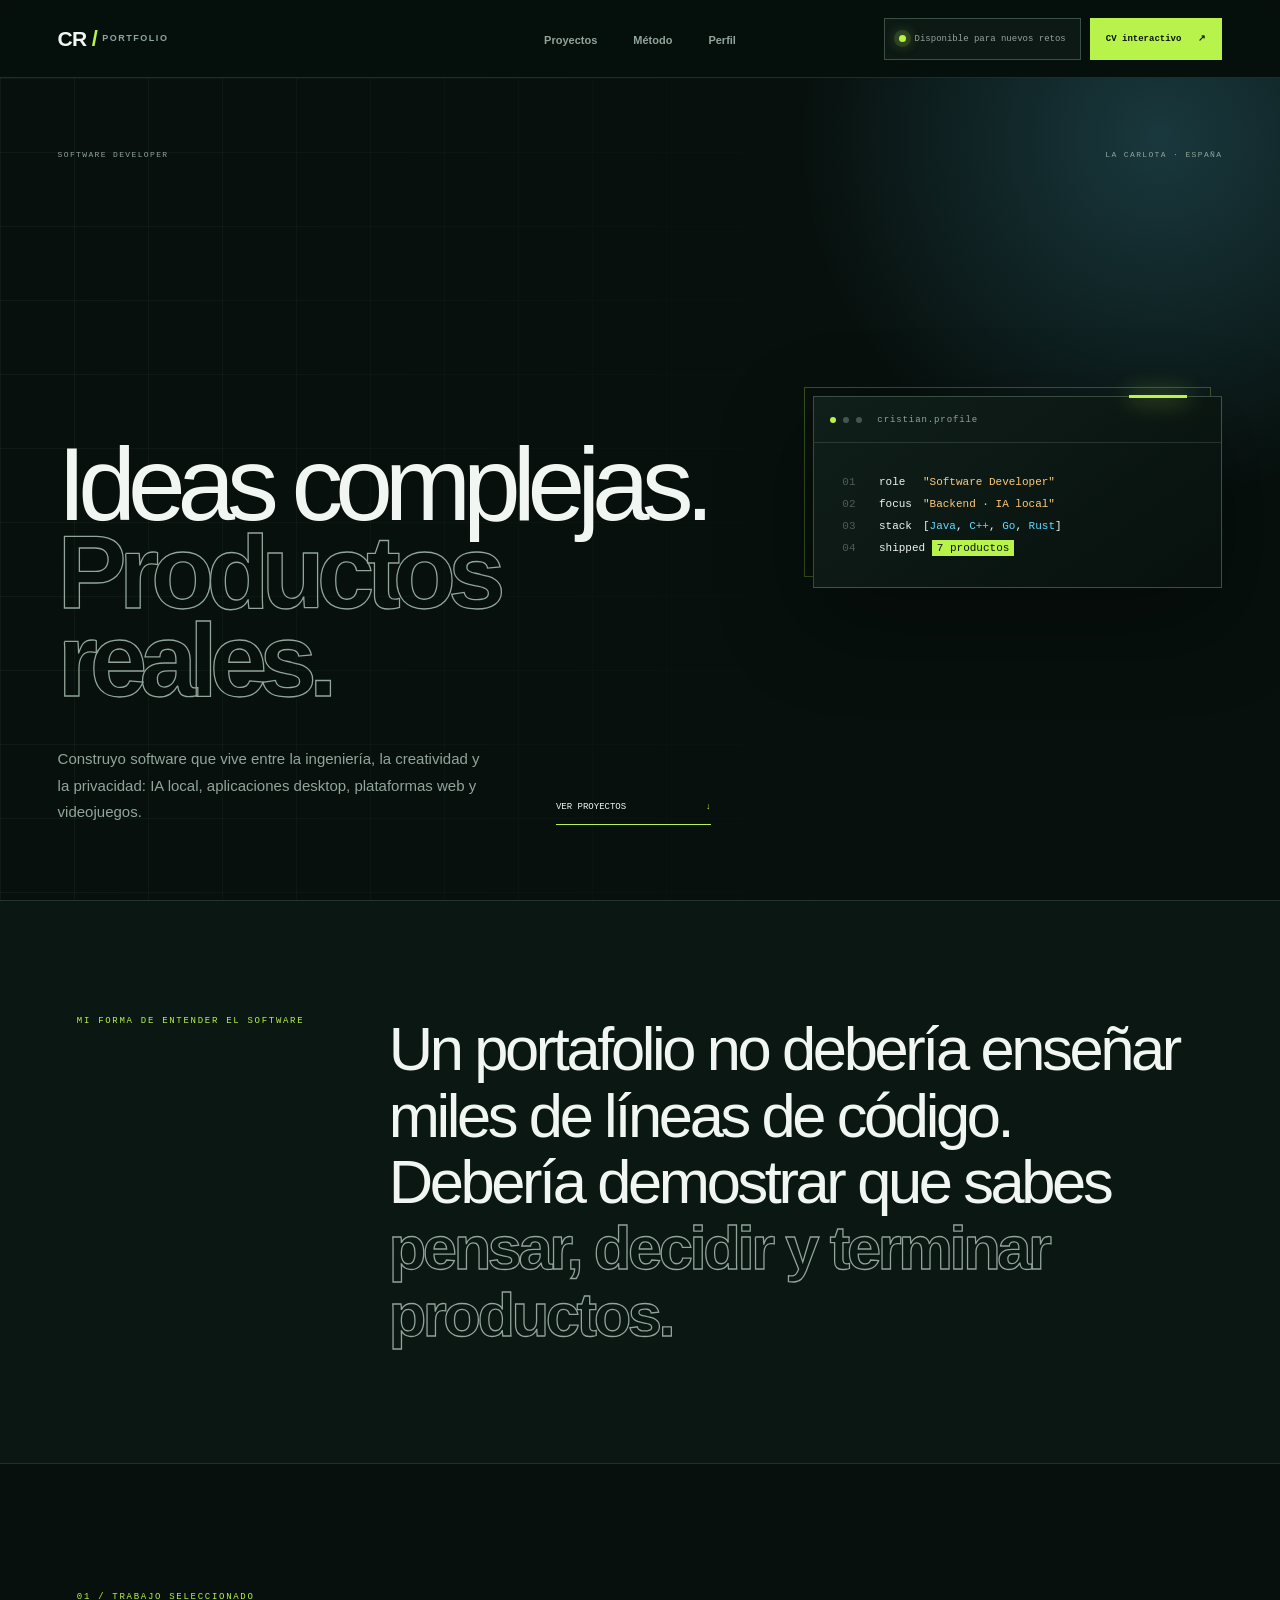
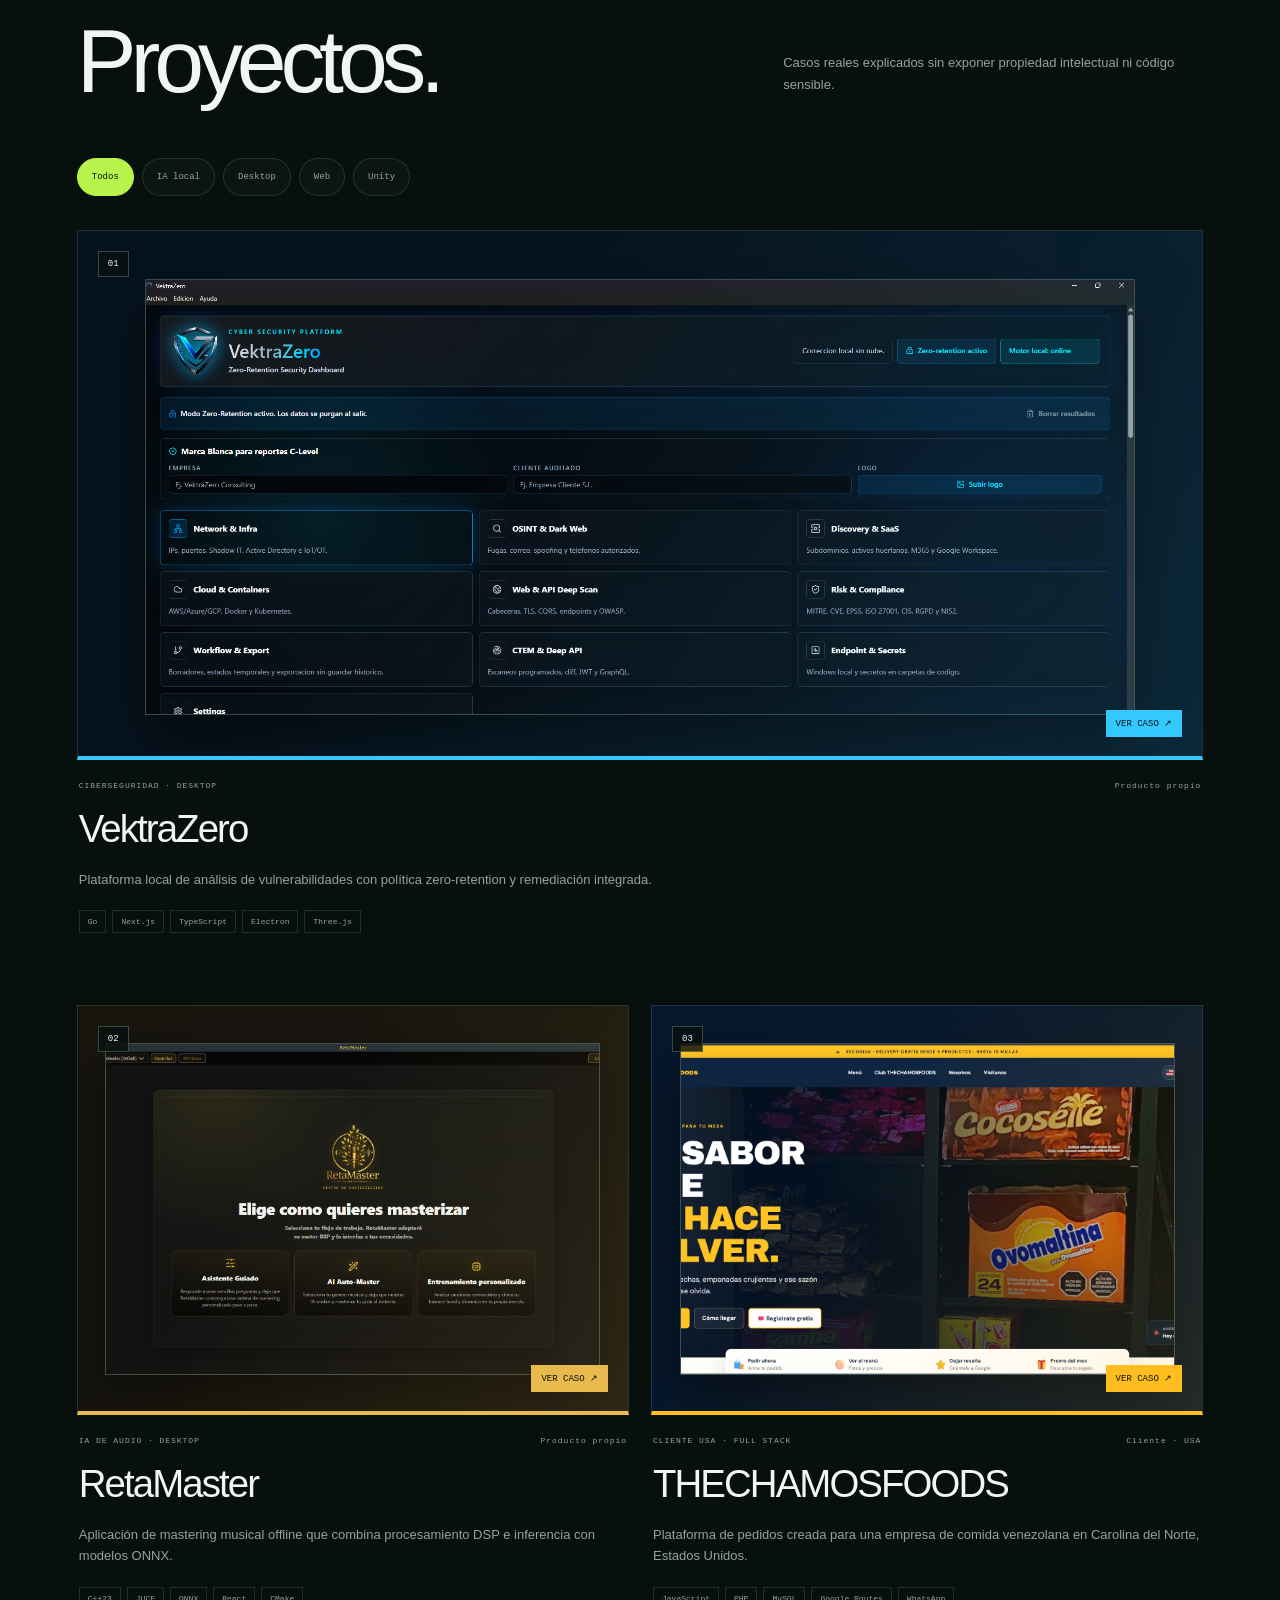
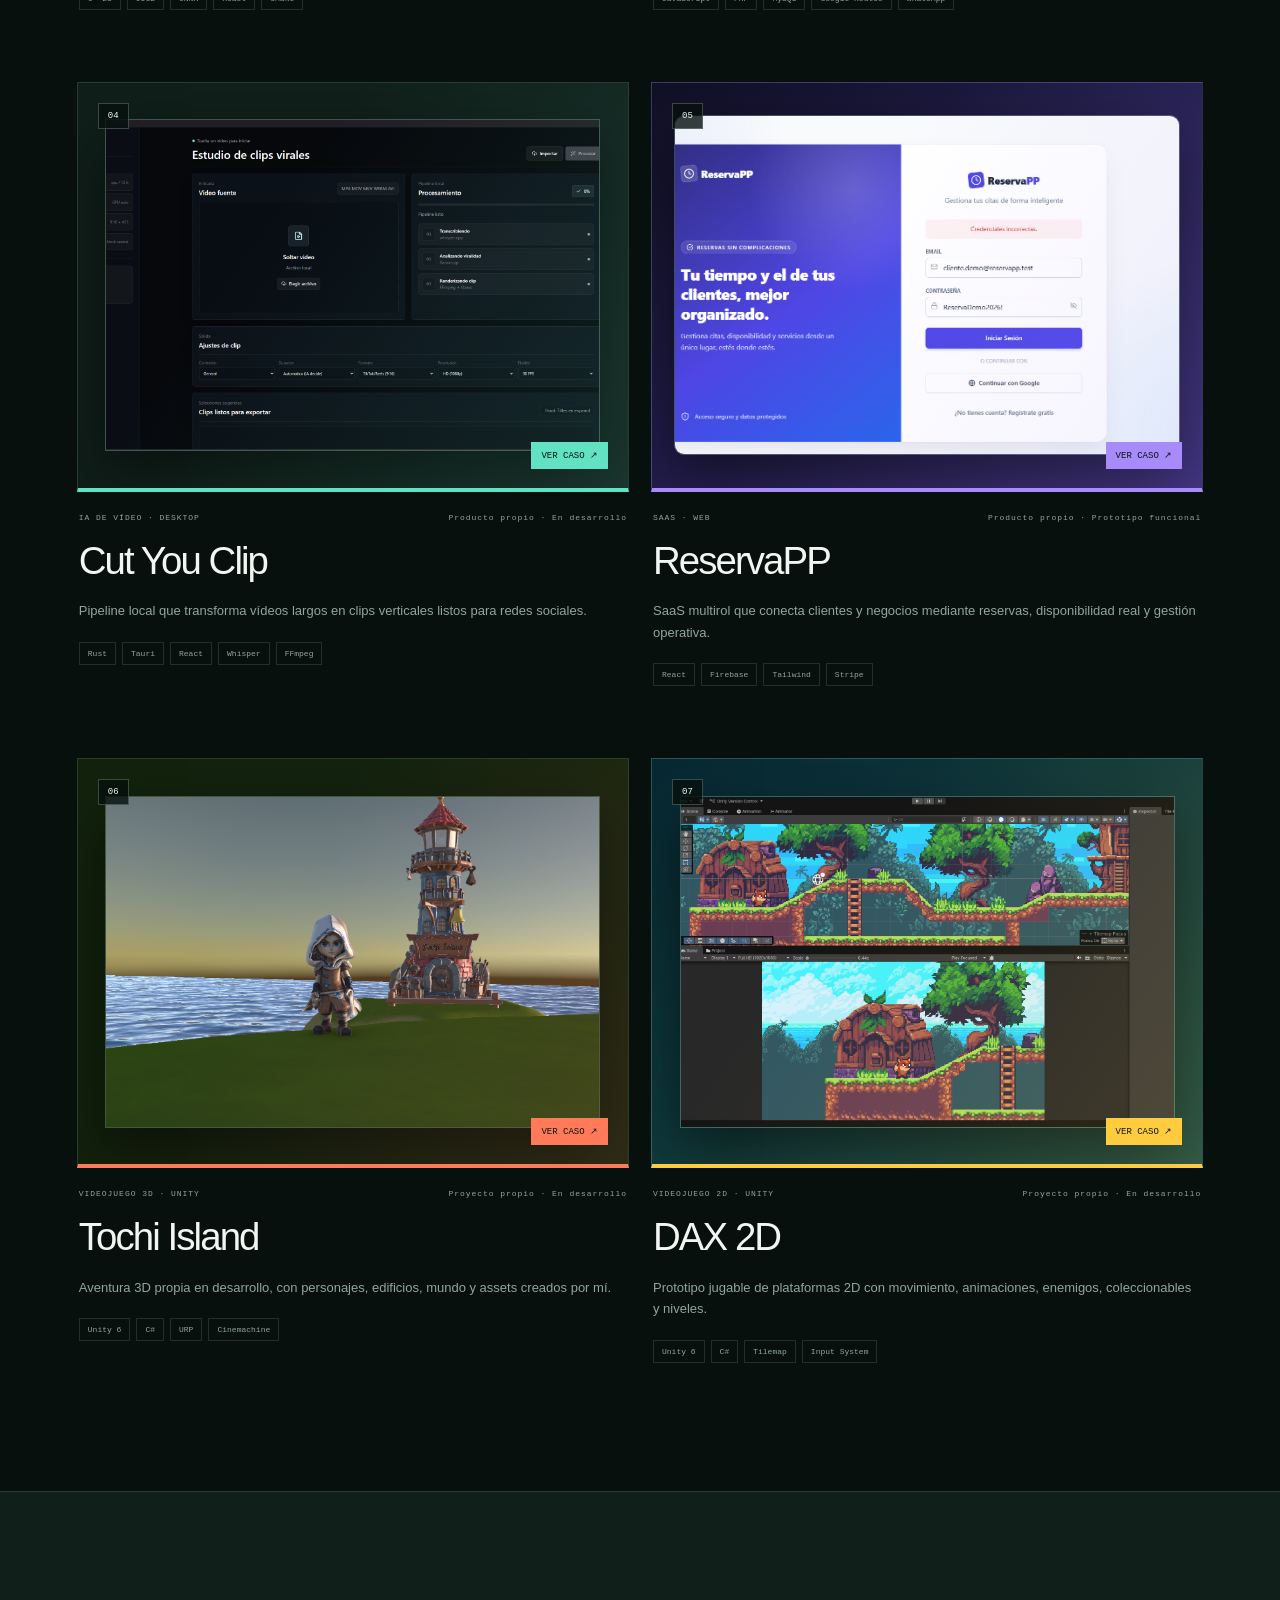
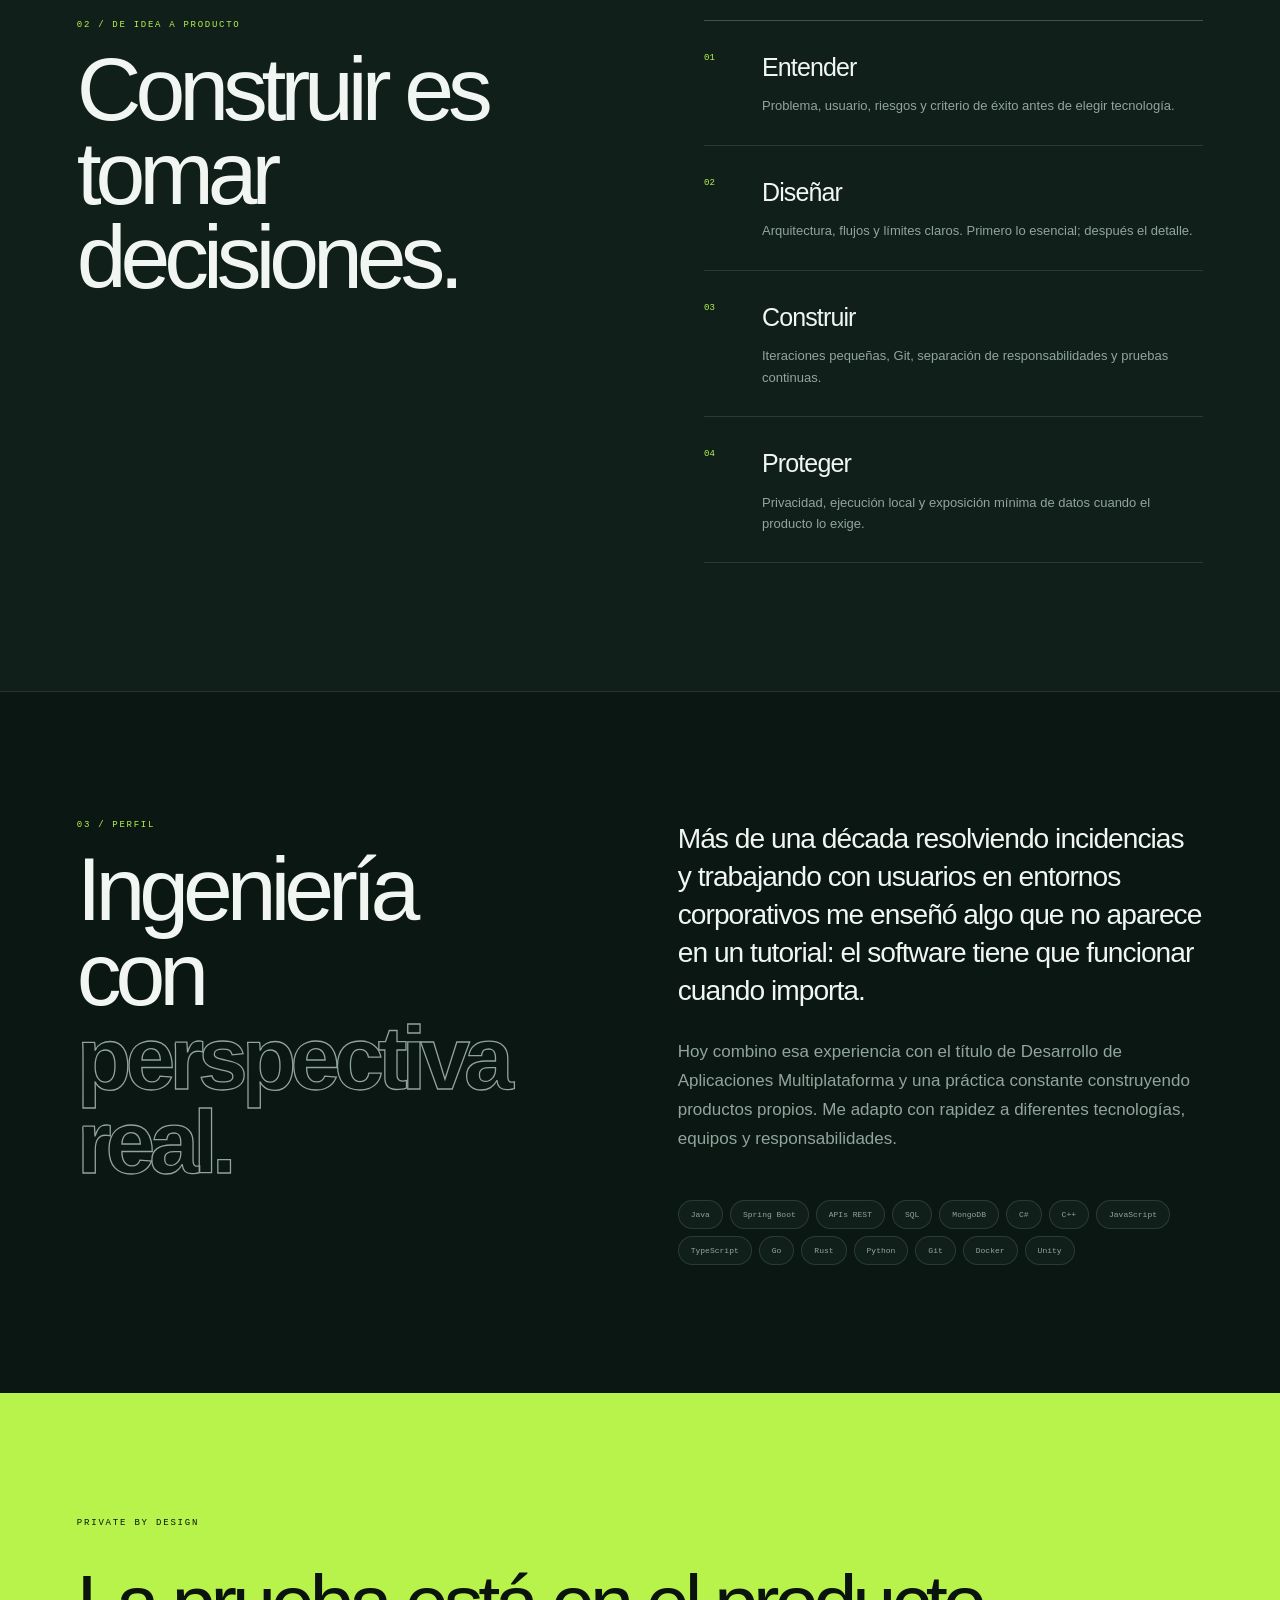
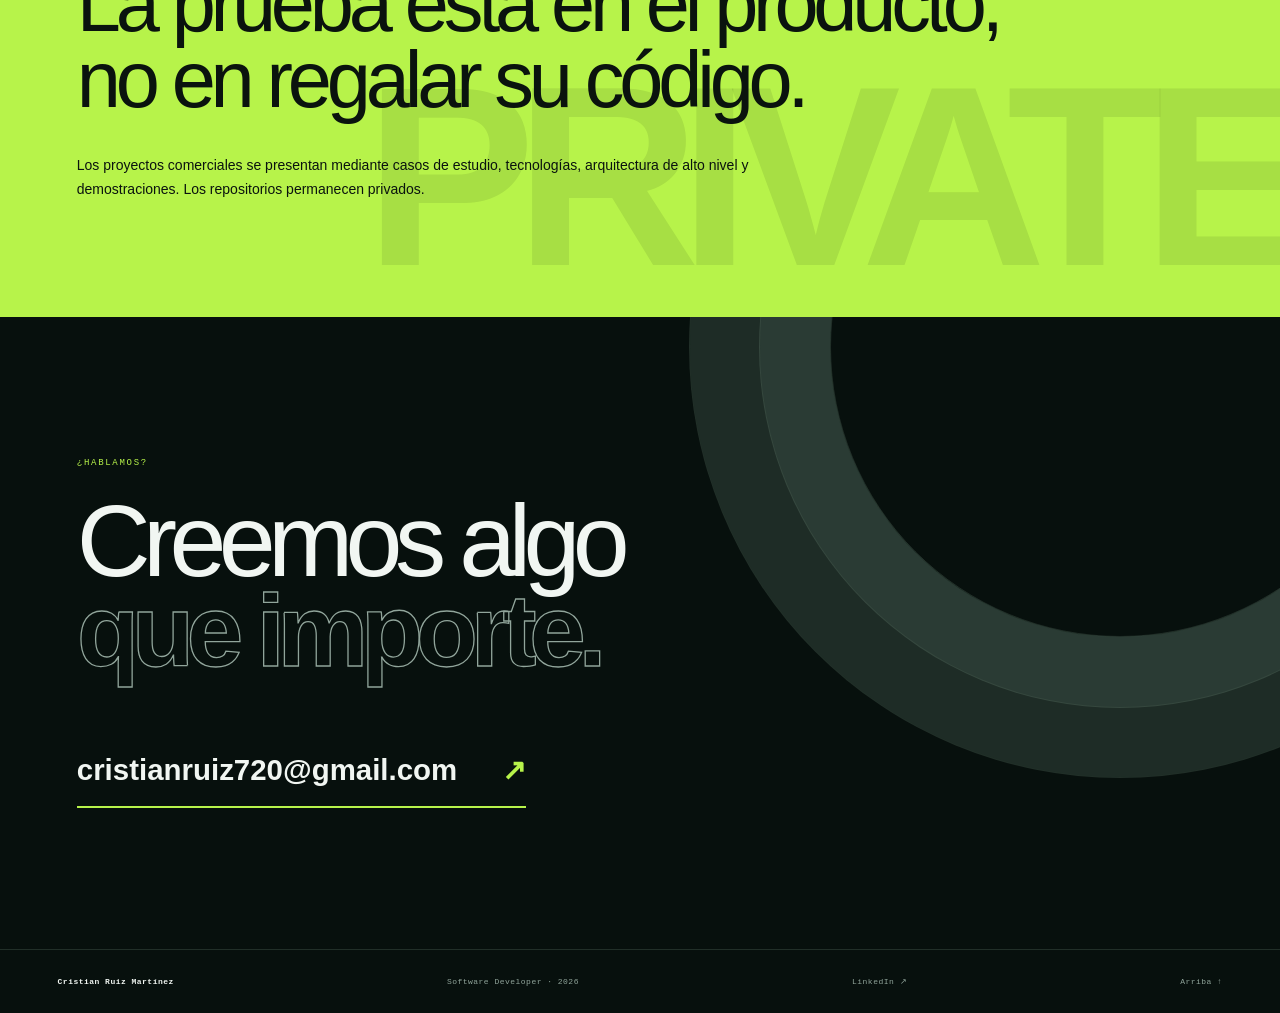
==== portafolio/index.html @ ba091165 "Publicar portafolio y CV interactivo" ====
<!doctype html>
<html lang="es">
  <head>
    <meta charset="UTF-8" />
    <meta name="viewport" content="width=device-width, initial-scale=1.0" />
    <meta name="description" content="Portafolio profesional de Cristian Ruiz Martínez: software, aplicaciones desktop, plataformas web y videojuegos." />
    <meta name="theme-color" content="#101411" />
    <title>Cristian Ruiz Martínez · Portafolio</title>
    <script type="module" crossorigin src="/portafolio/assets/index-DaK9TVSC.js"></script>
    <link rel="stylesheet" crossorigin href="/portafolio/assets/index-DbJdPZH3.css">
  </head>
  <body>
    <div id="root"></div>
  </body>
</html>
---- portafolio/assets/index-DbJdPZH3.css ----
/*! tailwindcss v4.2.1 | MIT License | https://tailwindcss.com */
@layer properties{@supports (((-webkit-hyphens:none)) and (not (margin-trim:inline))) or ((-moz-orient:inline) and (not (color:rgb(from red r g b)))){*,:before,:after,::backdrop{--tw-blur:initial;--tw-brightness:initial;--tw-contrast:initial;--tw-grayscale:initial;--tw-hue-rotate:initial;--tw-invert:initial;--tw-opacity:initial;--tw-saturate:initial;--tw-sepia:initial;--tw-drop-shadow:initial;--tw-drop-shadow-color:initial;--tw-drop-shadow-alpha:100%;--tw-drop-shadow-size:initial}}}@layer theme{:root,:host{--font-sans:ui-sans-serif, system-ui, sans-serif, "Apple Color Emoji", "Segoe UI Emoji", "Segoe UI Symbol", "Noto Color Emoji";--font-mono:ui-monospace, SFMono-Regular, Menlo, Monaco, Consolas, "Liberation Mono", "Courier New", monospace;--spacing:.25rem;--default-font-family:var(--font-sans);--default-mono-font-family:var(--font-mono)}}@layer base{*,:after,:before,::backdrop{box-sizing:border-box;border:0 solid;margin:0;padding:0}::file-selector-button{box-sizing:border-box;border:0 solid;margin:0;padding:0}html,:host{-webkit-text-size-adjust:100%;tab-size:4;line-height:1.5;font-family:var(--default-font-family,ui-sans-serif, system-ui, sans-serif, "Apple Color Emoji", "Segoe UI Emoji", "Segoe UI Symbol", "Noto Color Emoji");font-feature-settings:var(--default-font-feature-settings,normal);font-variation-settings:var(--default-font-variation-settings,normal);-webkit-tap-highlight-color:transparent}hr{height:0;color:inherit;border-top-width:1px}abbr:where([title]){-webkit-text-decoration:underline dotted;text-decoration:underline dotted}h1,h2,h3,h4,h5,h6{font-size:inherit;font-weight:inherit}a{color:inherit;-webkit-text-decoration:inherit;-webkit-text-decoration:inherit;-webkit-text-decoration:inherit;-webkit-text-decoration:inherit;text-decoration:inherit}b,strong{font-weight:bolder}code,kbd,samp,pre{font-family:var(--default-mono-font-family,ui-monospace, SFMono-Regular, Menlo, Monaco, Consolas, "Liberation Mono", "Courier New", monospace);font-feature-settings:var(--default-mono-font-feature-settings,normal);font-variation-settings:var(--default-mono-font-variation-settings,normal);font-size:1em}small{font-size:80%}sub,sup{vertical-align:baseline;font-size:75%;line-height:0;position:relative}sub{bottom:-.25em}sup{top:-.5em}table{text-indent:0;border-color:inherit;border-collapse:collapse}:-moz-focusring{outline:auto}progress{vertical-align:baseline}summary{display:list-item}ol,ul,menu{list-style:none}img,svg,video,canvas,audio,iframe,embed,object{vertical-align:middle;display:block}img,video{max-width:100%;height:auto}button,input,select,optgroup,textarea{font:inherit;font-feature-settings:inherit;font-variation-settings:inherit;letter-spacing:inherit;color:inherit;opacity:1;background-color:#0000;border-radius:0}::file-selector-button{font:inherit;font-feature-settings:inherit;font-variation-settings:inherit;letter-spacing:inherit;color:inherit;opacity:1;background-color:#0000;border-radius:0}:where(select:is([multiple],[size])) optgroup{font-weight:bolder}:where(select:is([multiple],[size])) optgroup option{padding-inline-start:20px}::file-selector-button{margin-inline-end:4px}::placeholder{opacity:1}@supports (not ((-webkit-appearance:-apple-pay-button))) or (contain-intrinsic-size:1px){::placeholder{color:currentColor}@supports (color:color-mix(in lab, red, red)){::placeholder{color:color-mix(in oklab, currentcolor 50%, transparent)}}}textarea{resize:vertical}::-webkit-search-decoration{-webkit-appearance:none}::-webkit-date-and-time-value{min-height:1lh;text-align:inherit}::-webkit-datetime-edit{display:inline-flex}::-webkit-datetime-edit-fields-wrapper{padding:0}::-webkit-datetime-edit{padding-block:0}::-webkit-datetime-edit-year-field{padding-block:0}::-webkit-datetime-edit-month-field{padding-block:0}::-webkit-datetime-edit-day-field{padding-block:0}::-webkit-datetime-edit-hour-field{padding-block:0}::-webkit-datetime-edit-minute-field{padding-block:0}::-webkit-datetime-edit-second-field{padding-block:0}::-webkit-datetime-edit-millisecond-field{padding-block:0}::-webkit-datetime-edit-meridiem-field{padding-block:0}::-webkit-calendar-picker-indicator{line-height:1}:-moz-ui-invalid{box-shadow:none}button,input:where([type=button],[type=reset],[type=submit]){appearance:button}::file-selector-button{appearance:button}::-webkit-inner-spin-button{height:auto}::-webkit-outer-spin-button{height:auto}[hidden]:where(:not([hidden=until-found])){display:none!important}}@layer components;@layer utilities{.visible{visibility:visible}.relative{position:relative}.start{inset-inline-start:var(--spacing)}.table{display:table}.filter{filter:var(--tw-blur,) var(--tw-brightness,) var(--tw-contrast,) var(--tw-grayscale,) var(--tw-hue-rotate,) var(--tw-invert,) var(--tw-saturate,) var(--tw-sepia,) var(--tw-drop-shadow,)}}:root{--bg:#07100d;--bg-soft:#0b1713;--surface:#101f1a;--surface-2:#142720;--ink:#f1f6f2;--muted:#91a59b;--line:#cdffe021;--line-strong:#cdffe03d;--acid:#b7f34a;--acid-strong:#91d826;--acid-ink:#0a130e;--blue:#62d8ff;--warm:#ffc978;--nav:#07100dd1;--shadow:0 32px 90px #00000061}*{box-sizing:border-box}html{scroll-behavior:smooth;background:var(--bg)}body{color:var(--ink);background:var(--bg);font-family:var(--font-sans), sans-serif;margin:0;overflow-x:hidden}::selection{color:var(--acid-ink);background:var(--acid)}button,a{color:inherit;font:inherit}a{text-decoration:none}button{cursor:pointer}:focus-visible{outline:2px solid var(--acid);outline-offset:4px}.label{color:var(--acid);font:500 9px var(--font-mono);letter-spacing:.19em;margin:0}nav{z-index:30;border-bottom:1px solid var(--line);background:var(--nav);-webkit-backdrop-filter:blur(20px)saturate(150%);backdrop-filter:blur(20px)saturate(150%);grid-template-columns:1fr auto 1fr;align-items:center;height:78px;padding:0 clamp(22px,4.5vw,78px);display:grid;position:sticky;top:0}.logo{letter-spacing:-.04em;align-items:center;width:max-content;font-weight:900;display:inline-flex}.logo b{font-size:21px}.logo span{color:var(--acid);margin:0 5px;font-size:22px}.logo small{color:var(--muted);letter-spacing:.17em;font-size:9px}.navLinks{align-items:center;gap:36px;display:flex}.navLinks a{color:var(--muted);padding:30px 0 27px;font-size:11px;font-weight:750;position:relative}.navLinks a:after{content:"";background:var(--acid);height:2px;transition:right .22s;position:absolute;bottom:-1px;left:0;right:100%}.navLinks a:hover{color:var(--ink)}.navLinks a:hover:after{right:0}.navActions{justify-self:end;align-items:center;gap:9px;display:flex}.available,.cvAccess{border:1px solid var(--line-strong);min-height:42px;font:500 9px var(--font-mono);align-items:center;display:inline-flex}.available{color:var(--muted);background:var(--surface);padding:0 14px}@supports (color:color-mix(in lab, red, red)){.available{background:color-mix(in srgb, var(--surface) 66%, transparent)}}.available i{background:var(--acid);width:7px;height:7px;box-shadow:0 0 0 5px var(--acid), 0 0 14px var(--acid);border-radius:50%;margin-right:9px}@supports (color:color-mix(in lab, red, red)){.available i{box-shadow:0 0 0 5px color-mix(in srgb, var(--acid) 12%, transparent), 0 0 14px var(--acid)}}.cvAccess{color:var(--acid-ink);background:var(--acid);border-color:var(--acid);gap:17px;padding:0 15px;font-weight:700;transition:transform .2s}.cvAccess:hover{transform:translateY(-2px)}header{isolation:isolate;grid-template-rows:auto 1fr auto;grid-template-columns:minmax(0,1.15fr) minmax(380px,.72fr);column-gap:clamp(55px,8vw,145px);min-height:calc(100svh - 78px);padding:clamp(65px,8vh,105px) clamp(22px,4.5vw,78px) 75px;display:grid;position:relative;overflow:hidden}header:before{content:"";z-index:-2;opacity:.35;background-image:linear-gradient(var(--line) 1px, transparent 1px), linear-gradient(90deg, var(--line) 1px, transparent 1px);background-size:74px 74px;position:absolute;inset:0;-webkit-mask-image:linear-gradient(90deg,#000,#0000 72%);mask-image:linear-gradient(90deg,#000,#0000 72%)}header:after{content:"";z-index:-3;background:radial-gradient(circle, var(--blue), transparent 67%);border-radius:50%;width:760px;height:760px;position:absolute;top:-320px;right:-260px}@supports (color:color-mix(in lab, red, red)){header:after{background:radial-gradient(circle, color-mix(in srgb, var(--blue) 20%, transparent), transparent 67%)}}.heroMeta{color:var(--muted);font:500 8px var(--font-mono);letter-spacing:.17em;grid-column:1/-1;justify-content:space-between;display:flex}header h1{letter-spacing:-.078em;align-self:end;max-width:1020px;margin:50px 0 42px;font-size:clamp(67px,8.1vw,128px);line-height:.85}header h1 em,.manifesto em,.contact em,.profileLead em{color:#0000;font-family:var(--font-sans), sans-serif;-webkit-text-stroke:1.3px var(--muted);font-style:normal;font-weight:800}.heroRow{grid-column:1;align-items:flex-end;gap:clamp(35px,5vw,80px);display:flex}.heroRow p{max-width:570px;color:var(--muted);margin:0;font-size:15px;line-height:1.75}.heroRow a{border-bottom:1px solid var(--acid);min-width:155px;color:var(--ink);font:500 9px var(--font-mono);justify-content:space-between;padding:12px 0;display:flex}.heroRow b{color:var(--acid)}.terminal{border:1px solid var(--line-strong);background:linear-gradient(145deg, var(--surface), var(--bg));width:100%;max-width:500px;box-shadow:var(--shadow);font:400 11px/2 var(--font-mono);grid-area:2/2/4;place-self:center end;position:relative}.terminal:before{content:"";z-index:-1;border:1px solid var(--acid);position:absolute;inset:-10px 10px 10px -10px}@supports (color:color-mix(in lab, red, red)){.terminal:before{border:1px solid color-mix(in srgb, var(--acid) 28%, transparent)}}.terminal:after{content:"";background:var(--acid);width:58px;height:3px;box-shadow:0 0 22px var(--acid);position:absolute;top:-2px;right:34px}.terminalBar{border-bottom:1px solid var(--line);align-items:center;gap:7px;height:46px;padding:0 16px;display:flex}.terminalBar i{background:var(--muted);opacity:.42;border-radius:50%;width:6px;height:6px}.terminalBar i:first-child{background:var(--acid);opacity:1}.terminalBar span{color:var(--muted);letter-spacing:.1em;margin-left:8px;font-size:9px}.terminal code{color:var(--ink);padding:28px;display:grid}.terminal code span{white-space:nowrap}.terminal code span b{width:30px;color:var(--muted);display:inline-block}@supports (color:color-mix(in lab, red, red)){.terminal code span b{color:color-mix(in srgb, var(--muted) 48%, transparent)}}.terminal code span b{font-weight:400}.terminal em{color:var(--warm);font-style:normal}.terminal strong{color:var(--blue);font-weight:400}.terminal mark{color:var(--acid-ink);background:var(--acid);padding:2px 5px}.manifesto{border-top:1px solid var(--line);background:var(--bg-soft);grid-template-columns:.7fr 2.3fr;gap:5vw;padding:clamp(85px,9vw,145px) clamp(22px,6vw,110px);display:grid}.manifesto>p:last-child{letter-spacing:-.055em;max-width:1120px;margin:0;font-size:clamp(34px,4.8vw,72px);line-height:1.08}.projects,.method,.profile{border-top:1px solid var(--line);padding:clamp(90px,10vw,155px) clamp(22px,6vw,110px)}.projects{background:var(--bg)}.sectionHead{justify-content:space-between;align-items:flex-end;gap:60px;display:flex}.sectionHead h2,.method h2,.profile h2{letter-spacing:-.068em;margin:17px 0 0;font-size:clamp(52px,7vw,102px);line-height:.94}.sectionHead>p{max-width:420px;color:var(--muted);margin:0 0 7px;font-size:13px;line-height:1.7}.filters{flex-wrap:wrap;gap:8px;margin:55px 0 34px;display:flex}.filters button{border:1px solid var(--line);min-height:38px;color:var(--muted);background:var(--surface);border-radius:99px;padding:0 14px}@supports (color:color-mix(in lab, red, red)){.filters button{background:color-mix(in srgb, var(--surface) 48%, transparent)}}.filters button{font:500 9px var(--font-mono);transition:all .2s}.filters button:hover{color:var(--ink);border-color:var(--line-strong)}.filters .active{color:var(--acid-ink);border-color:var(--acid);background:var(--acid)}.projectGrid{grid-template-columns:repeat(2,minmax(0,1fr));gap:72px 22px;display:grid}.projectGrid article.wide{grid-column:1/-1}.projectButton{width:100%;color:var(--ink);text-align:left;background:0 0;border:0;padding:0}.projectVisual{border:1px solid var(--line);border-bottom:4px solid var(--accent);background:var(--surface);place-items:center;height:410px;transition:transform .3s,border-color .3s;display:grid;position:relative;overflow:hidden}.wide .projectVisual{height:530px}.projectButton:hover .projectVisual{border-color:var(--accent);transform:translateY(-7px)}@supports (color:color-mix(in lab, red, red)){.projectButton:hover .projectVisual{border-color:color-mix(in srgb, var(--accent) 58%, var(--line))}}.projectVisual:after{content:"";z-index:1;pointer-events:none;background:linear-gradient(125deg, transparent 34%, var(--accent));position:absolute;inset:0}@supports (color:color-mix(in lab, red, red)){.projectVisual:after{background:linear-gradient(125deg, transparent 34%, color-mix(in srgb, var(--accent) 12%, transparent))}}.projectVisual img{z-index:1;object-fit:cover;object-position:top;border:1px solid var(--line-strong);width:90%;height:82%;position:relative;box-shadow:0 25px 55px #00000085}.wide .projectVisual img{width:88%;height:82%}.projectIndex,.caseCta{z-index:3;color:var(--ink);font:500 9px var(--font-mono);position:absolute}.projectIndex{border:1px solid var(--line-strong);background:var(--bg);padding:7px 9px;top:20px;left:20px}@supports (color:color-mix(in lab, red, red)){.projectIndex{background:color-mix(in srgb, var(--bg) 80%, transparent)}}.caseCta{color:var(--acid-ink);background:var(--accent);padding:8px 10px;bottom:19px;right:20px}.mockVisual{background:radial-gradient(circle at 70% 30%, var(--accent), var(--surface) 58%, var(--bg))}@supports (color:color-mix(in lab, red, red)){.mockVisual{background:radial-gradient(circle at 70% 30%, color-mix(in srgb, var(--accent) 52%, #5650db), var(--surface) 58%, var(--bg))}}.reservationMock{z-index:1;border:1px solid var(--line-strong);color:#181b17;background:#f4f7f3;width:68%;height:68%;padding:28px;position:relative;transform:rotate(-2deg);box-shadow:0 25px 45px #0008}.reservationMock>span{color:#5046d8;font-size:25px;font-weight:800}.reservationMock>div{grid-template-columns:repeat(3,1fr);gap:11px;margin:34px 0;display:grid}.reservationMock i{background:#e3e5ee;border-radius:4px;height:82px}.reservationMock b{color:#fff;text-align:center;background:#554bdc;border-radius:4px;padding:11px;display:block}.projectText{padding:21px 2px 0}.projectText>div{justify-content:space-between;gap:20px;display:flex}.projectText>div p,.projectText small{color:var(--muted);font:500 8px var(--font-mono);letter-spacing:.12em;margin:0}.projectText h3{letter-spacing:-.05em;margin:10px 0 11px;font-size:clamp(29px,3vw,43px)}.projectText>p{max-width:650px;color:var(--muted);margin:0 0 20px;font-size:13px;line-height:1.65}.projectText ul{flex-wrap:wrap;gap:6px;margin:0;padding:0;list-style:none;display:flex}.projectText li{border:1px solid var(--line);color:var(--muted);font:500 8px var(--font-mono);padding:6px 8px}.projectButton[data-project=thechamosfoods] .projectVisual{background:#07182d}.projectButton[data-project=vektrazero] .projectVisual{background:#06131e}.projectButton[data-project=retamaster] .projectVisual{background:#17150e}.projectButton[data-project=reservapp] .projectVisual{background:linear-gradient(145deg,#111026,#342a72)}.projectButton[data-project=reservapp] .projectVisual img{object-fit:cover;object-position:center;border-radius:10px;width:92%;height:84%}.projectButton[data-project=tochi-island] .projectVisual{background:#12220d}.projectButton[data-project=dax-2d] .projectVisual{background:linear-gradient(145deg,#072832,#174c47)}.method{background:var(--surface);grid-template-columns:1fr 1fr;gap:clamp(70px,10vw,170px);display:grid}.method ol{border-top:1px solid var(--line-strong);margin:0;padding:0;list-style:none}.method li{border-bottom:1px solid var(--line);grid-template-columns:58px 1fr;padding:28px 0;display:grid}.method li>span{color:var(--acid);font:500 9px var(--font-mono);padding-top:4px}.method h3{letter-spacing:-.035em;margin:0;font-size:25px}.method li p{max-width:550px;color:var(--muted);margin:9px 0 0;font-size:13px;line-height:1.65}.profile{background:var(--bg-soft);grid-template-columns:.9fr 1fr;gap:clamp(70px,10vw,170px);display:grid}.profileCopy>p{color:var(--muted);margin:0 0 28px;font-size:17px;line-height:1.7}.profileCopy>p:first-child{color:var(--ink);letter-spacing:-.035em;font-size:clamp(23px,2.2vw,36px);line-height:1.35}.stack{flex-wrap:wrap;gap:7px;margin-top:46px;display:flex}.stack span{border:1px solid var(--line);color:var(--muted);background:var(--surface);font:500 8px var(--font-mono);border-radius:99px;padding:9px 12px}.privacy{color:var(--acid-ink);background:var(--acid);margin:0;padding:clamp(80px,9vw,140px) clamp(22px,6vw,110px);position:relative;overflow:hidden}.privacy:after{content:"PRIVATE";color:var(--acid-ink);position:absolute;bottom:-4vw;right:-1vw}@supports (color:color-mix(in lab, red, red)){.privacy:after{color:color-mix(in srgb, var(--acid-ink) 9%, transparent)}}.privacy:after{letter-spacing:-.08em;font-size:clamp(120px,20vw,340px);font-weight:900}.privacy>*{z-index:1;position:relative}.privacy>span{font:500 9px var(--font-mono);letter-spacing:.2em}.privacy h2{letter-spacing:-.065em;max-width:1100px;margin:34px 0;font-size:clamp(43px,6.2vw,94px);line-height:.96}.privacy p{max-width:680px;margin:0;font-size:14px;line-height:1.75}.contact{background:var(--bg);padding:clamp(95px,11vw,175px) clamp(22px,6vw,110px);position:relative;overflow:hidden}.contact:before{content:"";border:1px solid var(--line);width:580px;height:580px;box-shadow:0 0 0 70px var(--surface), 0 0 0 71px var(--line), 0 0 0 140px var(--surface), 0 0 0 141px var(--line);border-radius:50%;position:absolute;top:-260px;right:-130px}@supports (color:color-mix(in lab, red, red)){.contact:before{box-shadow:0 0 0 70px color-mix(in srgb, var(--surface) 28%, transparent), 0 0 0 71px var(--line), 0 0 0 140px color-mix(in srgb, var(--surface) 16%, transparent), 0 0 0 141px var(--line)}}.contact>*{z-index:1;position:relative}.contact h2{letter-spacing:-.075em;margin:28px 0 58px;font-size:clamp(59px,8vw,125px);line-height:.88}.contact a{border-bottom:2px solid var(--acid);align-items:center;gap:45px;padding:14px 0;font-size:clamp(16px,2.3vw,30px);font-weight:750;display:inline-flex}.contact a span{color:var(--acid)}footer{border-top:1px solid var(--line);color:var(--muted);background:var(--bg);font:500 8px var(--font-mono);letter-spacing:.06em;justify-content:space-between;gap:25px;padding:27px clamp(22px,4.5vw,78px);display:flex}footer b{color:var(--ink)}.modalBackdrop{z-index:60;-webkit-backdrop-filter:blur(12px);backdrop-filter:blur(12px);background:#020705e6;place-items:center;padding:28px;display:grid;position:fixed;inset:0}.caseModal{border:1px solid var(--line-strong);border-top:5px solid var(--accent);width:min(1180px,100%);max-height:92vh;color:var(--ink);background:var(--bg-soft);padding:clamp(34px,4vw,64px);position:relative;overflow:auto;box-shadow:0 35px 100px #000}.close{border:1px solid var(--line);width:43px;height:43px;color:var(--ink);background:var(--surface);border-radius:50%;place-items:center;font-size:27px;line-height:1;display:grid;position:absolute;top:16px;right:20px}.close:hover{color:var(--acid-ink);background:var(--accent)}.caseModal>h2{letter-spacing:-.065em;margin:16px 65px 24px 0;font-size:clamp(50px,7vw,92px);line-height:.9}.caseIntro{max-width:820px;color:var(--muted);margin:0;font-size:clamp(17px,2vw,22px);line-height:1.65}.caseColumns{border-top:1px solid var(--line);grid-template-columns:1.5fr 1fr;gap:65px;margin-top:48px;padding-top:35px;display:grid}.caseColumns h3{color:var(--acid);font:500 10px var(--font-mono);letter-spacing:.12em;text-transform:uppercase}.caseColumns ul{color:var(--muted);padding-left:19px;font-size:13px;line-height:2}.caseTech{flex-wrap:wrap;gap:7px;display:flex}.caseTech span{border:1px solid var(--line);color:var(--muted);font:500 8px var(--font-mono);padding:7px 9px}.caseLink{border-bottom:1px solid var(--accent);font:500 10px var(--font-mono);margin-top:25px;padding-bottom:6px;display:inline-block}.privateTag{color:var(--acid);font:500 8px var(--font-mono);margin-top:19px}.caseGallery{grid-template-columns:1fr 1fr;gap:13px;margin-top:42px;display:grid}.caseGallery figure{border:1px solid var(--line);background:var(--surface);margin:0;overflow:hidden}.caseGallery figure.featured{grid-column:1/-1}.caseGallery figure>button{background:#030806;border:0;width:100%;padding:0;display:block;position:relative;overflow:hidden}.caseGallery img{aspect-ratio:16/8.5;object-fit:cover;object-position:top;width:100%;transition:transform .35s,opacity .35s;display:block}.caseGallery figure>button span{color:var(--acid-ink);background:var(--accent);font:500 8px var(--font-mono);opacity:0;padding:8px 10px;transition:all .25s;position:absolute;bottom:13px;right:13px;transform:translateY(8px)}.caseGallery figure>button:hover img{opacity:.78;transform:scale(1.025)}.caseGallery figure>button:hover span{opacity:1;transform:translateY(0)}.caseGallery figcaption{min-height:43px;color:var(--muted);font:500 8px/1.5 var(--font-mono);letter-spacing:.05em;text-transform:uppercase;padding:12px 14px}.imageLightbox{z-index:100;-webkit-backdrop-filter:blur(14px);backdrop-filter:blur(14px);background:#010403f5;place-items:center;padding:clamp(12px,3vw,44px);display:grid;position:fixed;inset:0}.lightboxInner{grid-template-rows:auto minmax(0,1fr) auto;width:min(1500px,100%);max-height:100%;display:grid}.lightboxTop{justify-content:space-between;align-items:flex-start;gap:25px;padding:0 0 14px;display:flex}.lightboxTop span{color:var(--acid);font:500 9px var(--font-mono);letter-spacing:.15em}.lightboxTop p{color:var(--muted);margin:6px 0 0;font-size:12px}.lightboxTop button{border:1px solid var(--line-strong);width:42px;height:42px;color:var(--ink);background:var(--surface);border-radius:50%;flex:none;place-items:center;font-size:27px;display:grid}.lightboxInner>img{object-fit:contain;border:1px solid var(--line);width:100%;height:100%;max-height:calc(100vh - 155px);box-shadow:var(--shadow);background:#020504;display:block}.lightboxControls{grid-template-columns:1fr auto 1fr;align-items:center;gap:18px;padding-top:14px;display:grid}.lightboxControls button{border:1px solid var(--line);width:max-content;color:var(--ink);background:var(--surface);font:500 9px var(--font-mono);padding:10px 13px}.lightboxControls button:last-child{justify-self:end}.lightboxControls span{color:var(--muted);font:500 9px var(--font-mono)}@media (width<=1120px){nav{grid-template-columns:1fr auto}.navLinks{display:none}header{grid-template-columns:1fr minmax(350px,.7fr);column-gap:55px}.available{display:none}}@media (width<=900px){header{grid-template-rows:auto;grid-template-columns:1fr;row-gap:30px;min-height:auto}.heroMeta,header h1,.heroRow,.terminal{grid-area:auto/1}header h1{margin:42px 0 18px}.terminal{justify-self:start;max-width:650px;margin-top:25px}.manifesto,.method,.profile{grid-template-columns:1fr}.sectionHead{display:block}.sectionHead>p{margin-top:28px}.projectGrid{grid-template-columns:1fr}.projectGrid article.wide{grid-column:auto}.wide .projectVisual{height:430px}.caseColumns{grid-template-columns:1fr;gap:26px}footer{flex-wrap:wrap}}@media (width<=600px){nav{height:68px;padding-inline:18px}.logo small{display:none}.cvAccess{min-height:39px;padding:0 11px;font-size:8px}header{padding:55px 18px 62px}.heroMeta span:last-child{display:none}header h1{font-size:clamp(57px,17vw,82px)}.heroRow{display:block}.heroRow a{margin-top:28px}.terminal{font-size:8.5px}.terminal:before{inset:-7px 7px 7px -7px}.terminal code{padding:20px 17px;overflow-x:auto}.manifesto,.projects,.method,.profile,.privacy,.contact{padding-left:18px;padding-right:18px}.filters{flex-wrap:nowrap;padding-bottom:8px;overflow-x:auto}.filters button{flex:none}.projectVisual,.wide .projectVisual{height:300px}.projectVisual img,.wide .projectVisual img{width:92%;height:78%}.reservationMock{width:80%;padding:17px}.reservationMock>div{margin:20px 0}.reservationMock i{height:52px}.privacy:after{opacity:.45}.contact:before{opacity:.42}footer{flex-direction:column;padding:25px 18px}.modalBackdrop{padding:0}.caseModal{border-bottom:0;border-left:0;border-right:0;min-height:100svh;max-height:100svh;padding:50px 18px 35px}.caseModal>h2{margin-right:50px}.caseGallery{grid-template-columns:1fr}.caseGallery figure.featured{grid-column:auto}.caseGallery figure>button span{opacity:1;transform:none}.imageLightbox{padding:10px}.lightboxTop p{font-size:10px}.lightboxControls button{font-size:8px}}@media (prefers-reduced-motion:reduce){html{scroll-behavior:auto}*,:before,:after{transition-duration:.01ms!important;animation-duration:.01ms!important;animation-iteration-count:1!important}}@property --tw-blur{syntax:"*";inherits:false}@property --tw-brightness{syntax:"*";inherits:false}@property --tw-contrast{syntax:"*";inherits:false}@property --tw-grayscale{syntax:"*";inherits:false}@property --tw-hue-rotate{syntax:"*";inherits:false}@property --tw-invert{syntax:"*";inherits:false}@property --tw-opacity{syntax:"*";inherits:false}@property --tw-saturate{syntax:"*";inherits:false}@property --tw-sepia{syntax:"*";inherits:false}@property --tw-drop-shadow{syntax:"*";inherits:false}@property --tw-drop-shadow-color{syntax:"*";inherits:false}@property --tw-drop-shadow-alpha{syntax:"<percentage>";inherits:false;initial-value:100%}@property --tw-drop-shadow-size{syntax:"*";inherits:false}
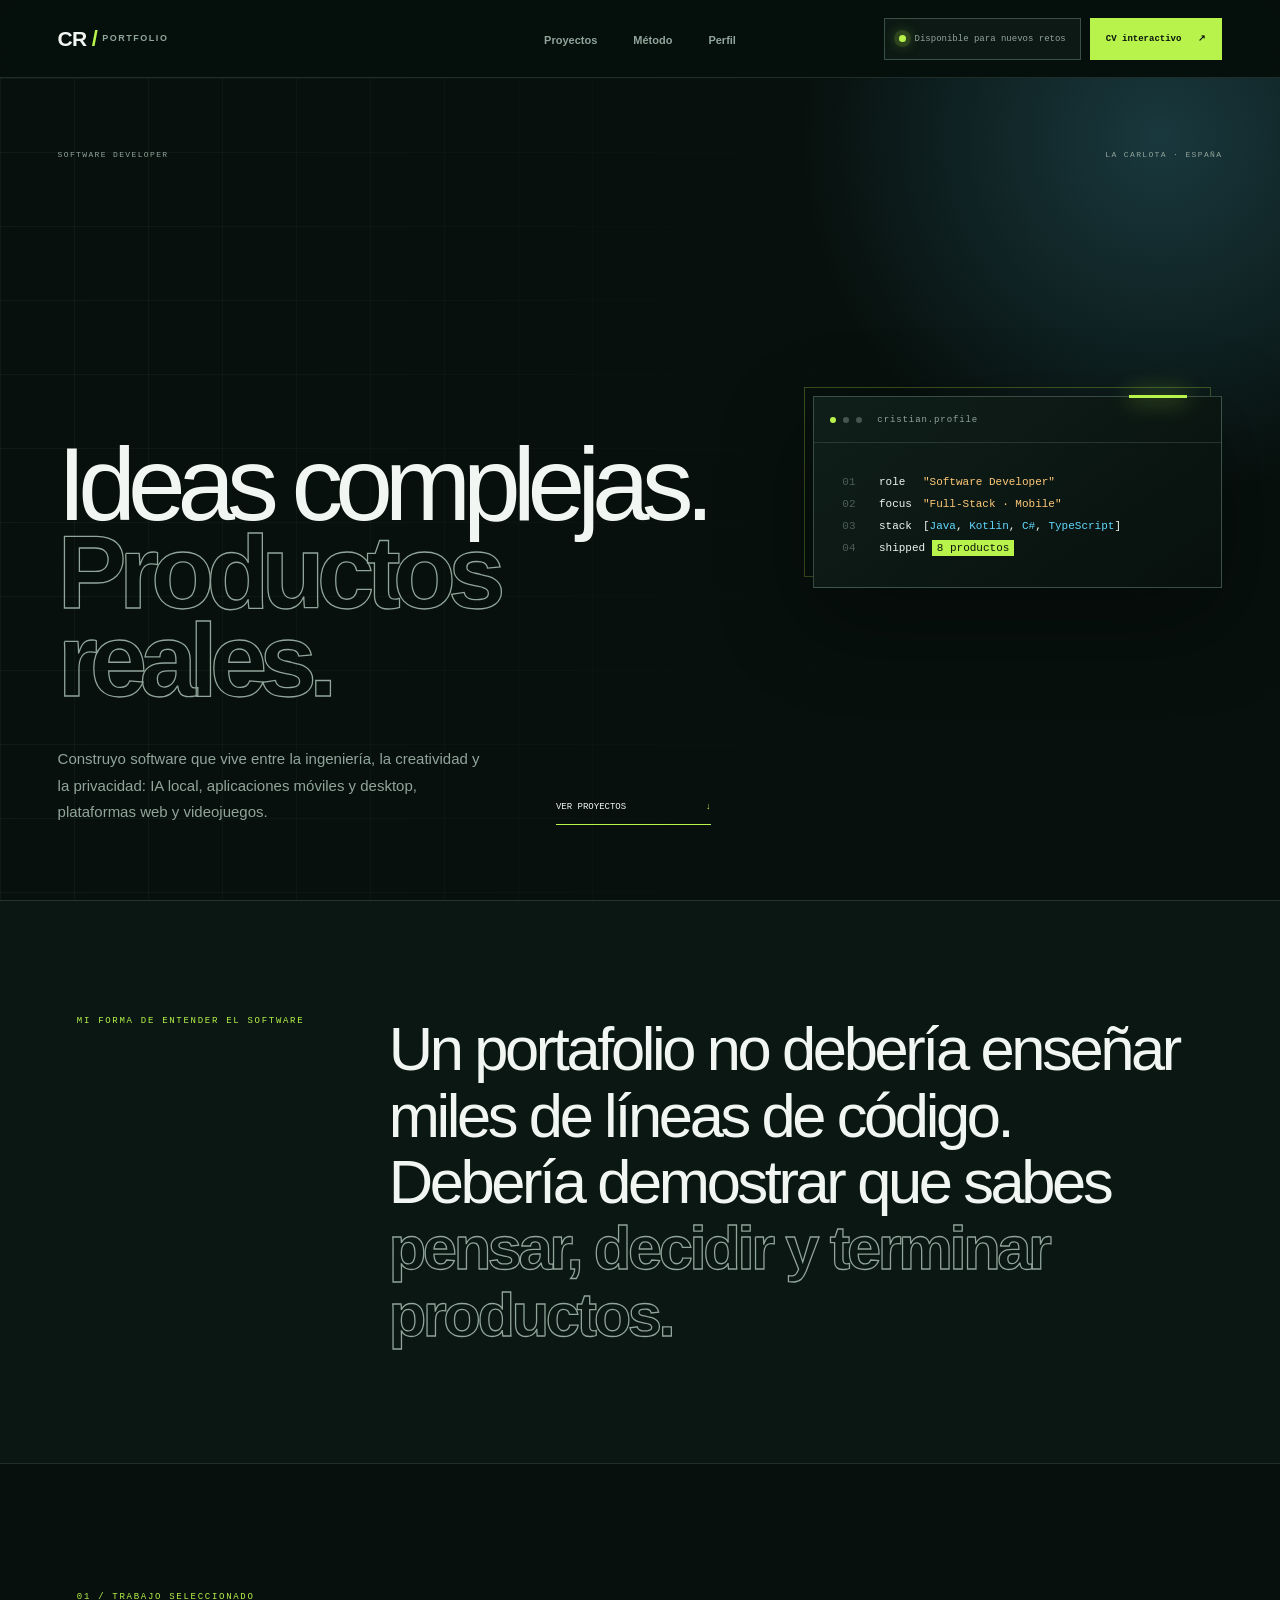
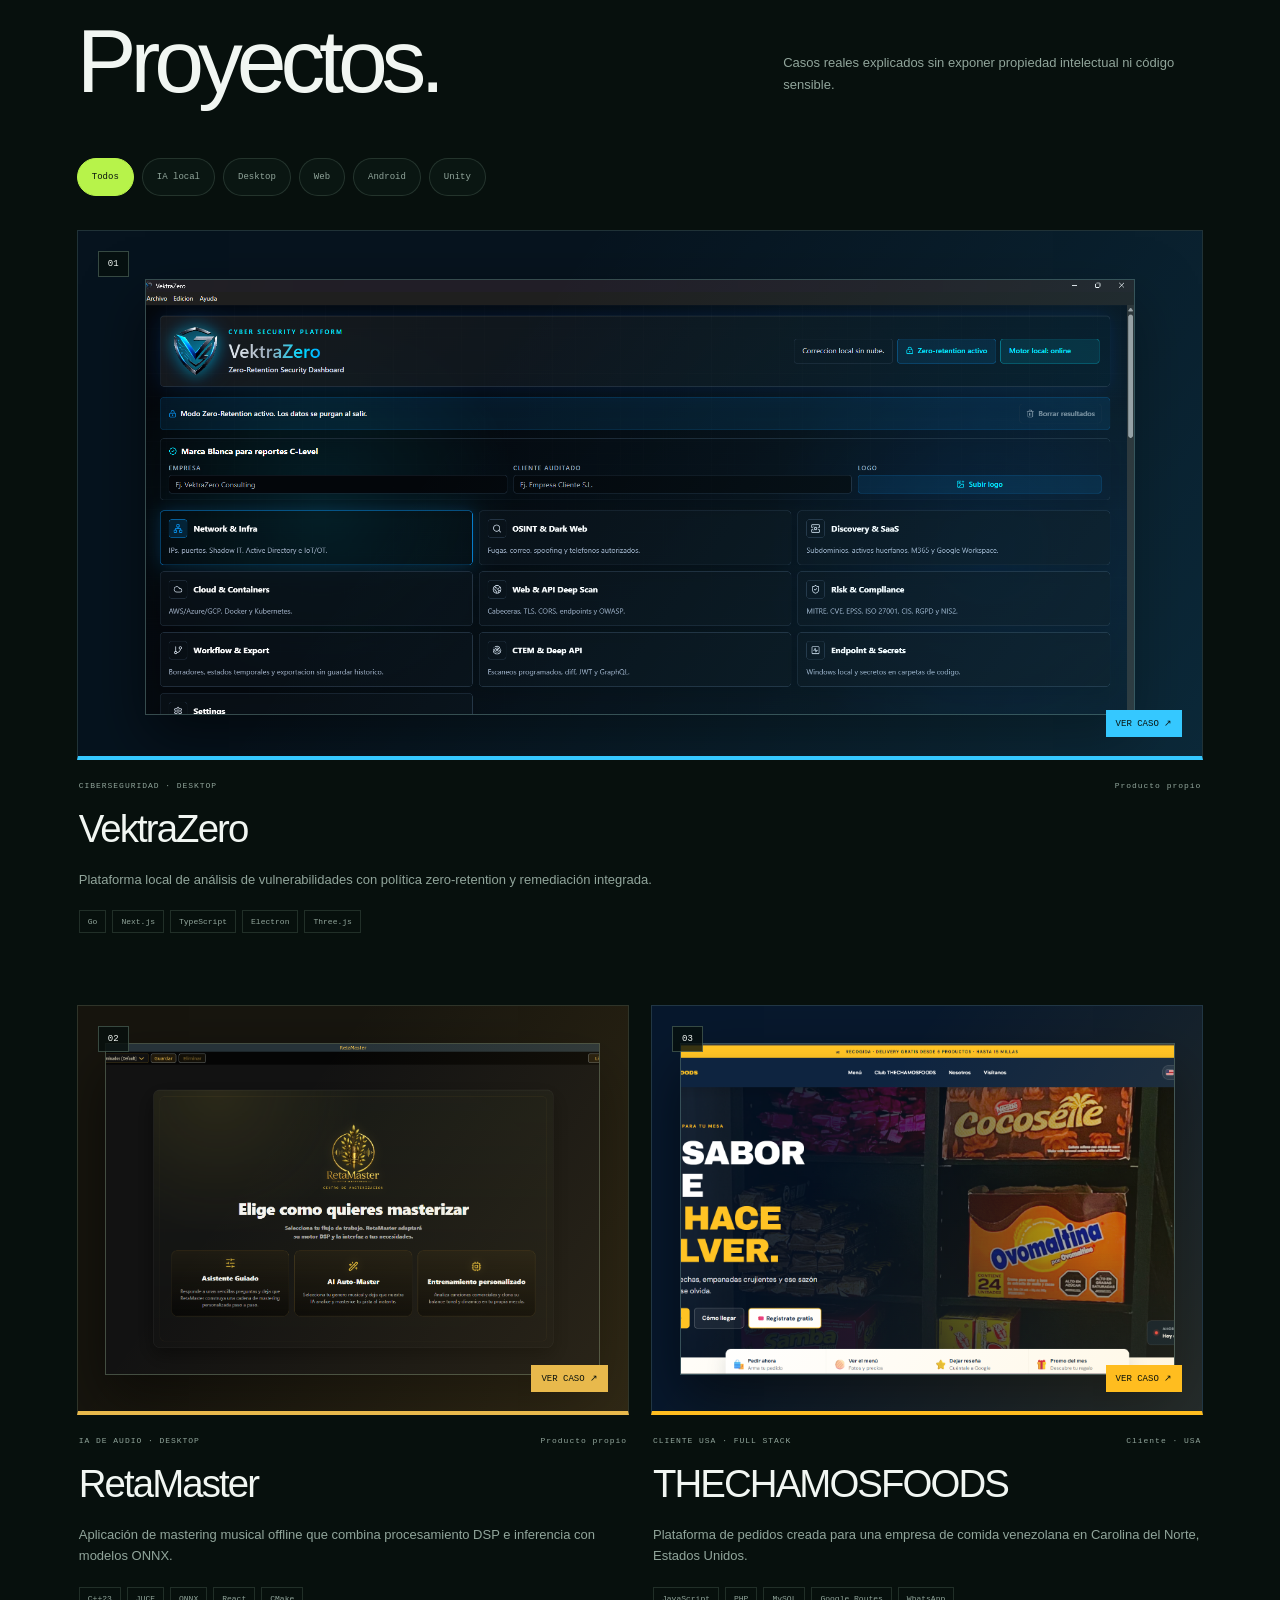
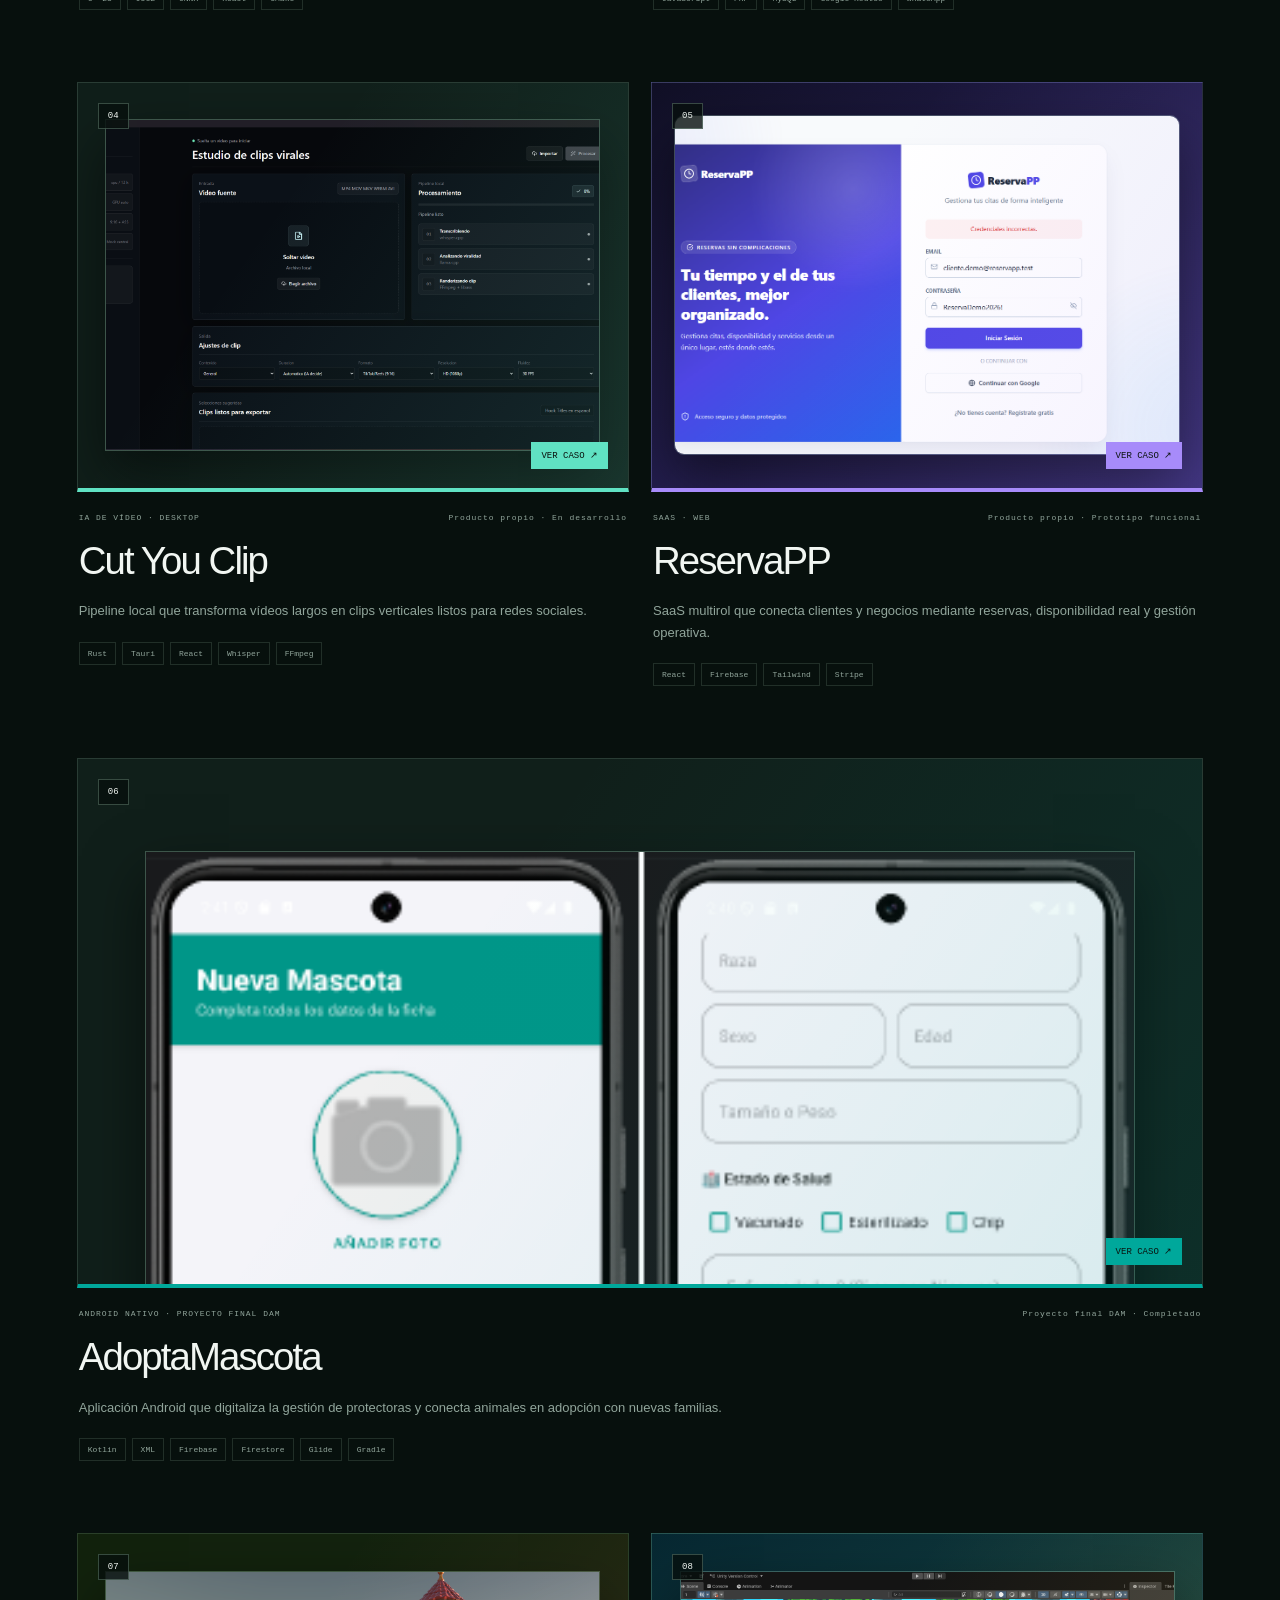
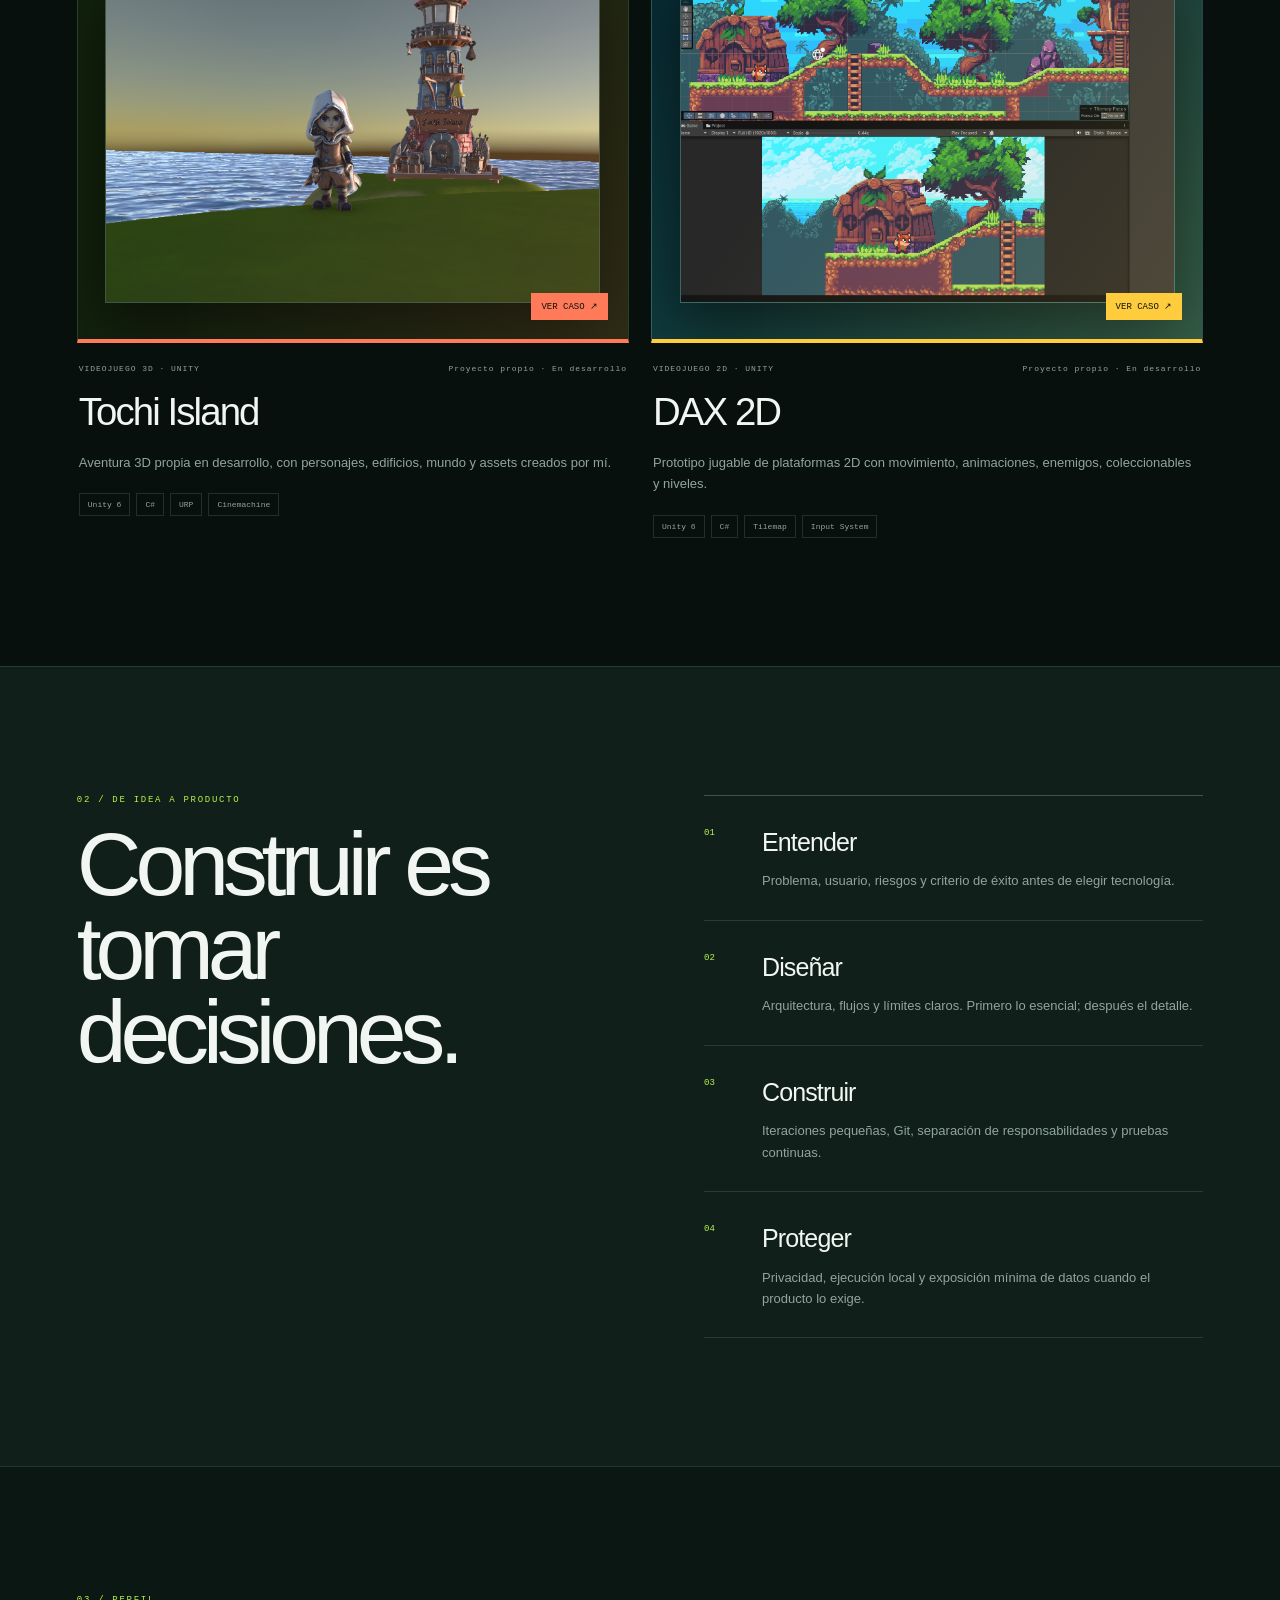
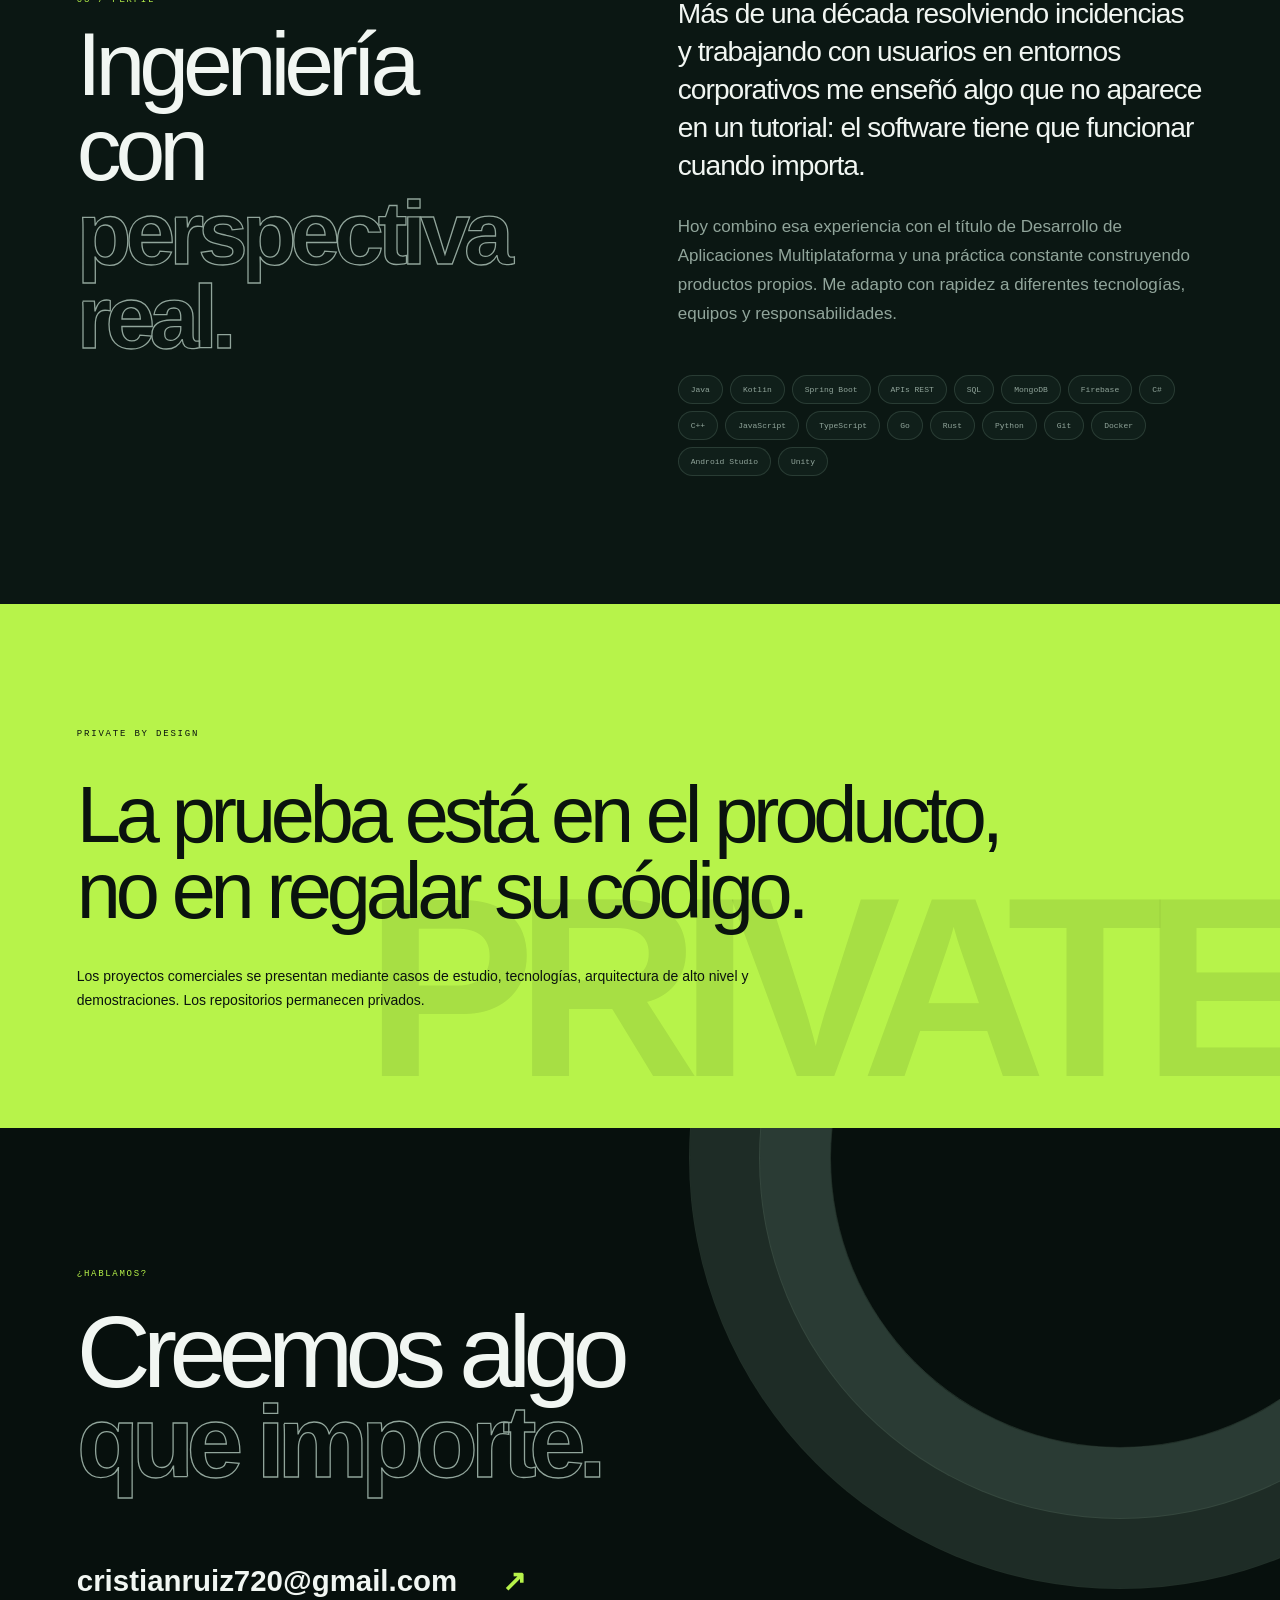
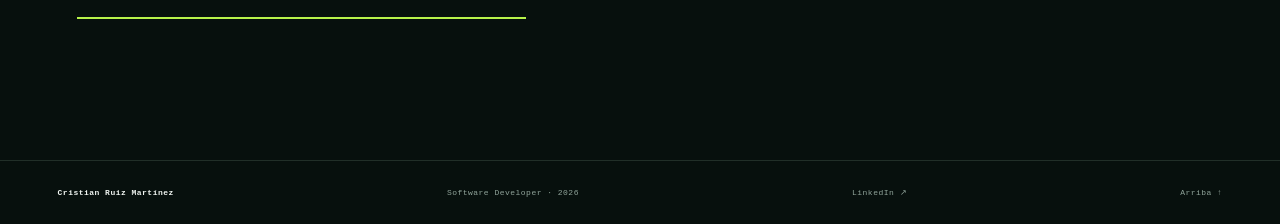
==== commit 992ff177: "Añadir AdoptaMascota al portafolio" ====
--- a/portafolio/index.html
+++ b/portafolio/index.html
@@ -3,10 +3,10 @@
   <head>
     <meta charset="UTF-8" />
     <meta name="viewport" content="width=device-width, initial-scale=1.0" />
-    <meta name="description" content="Portafolio profesional de Cristian Ruiz Martínez: software, aplicaciones desktop, plataformas web y videojuegos." />
+    <meta name="description" content="Portafolio profesional de Cristian Ruiz Martínez: full-stack, Android, IA local, aplicaciones desktop, plataformas web y videojuegos." />
     <meta name="theme-color" content="#101411" />
     <title>Cristian Ruiz Martínez · Portafolio</title>
-    <script type="module" crossorigin src="/portafolio/assets/index-DaK9TVSC.js"></script>
+    <script type="module" crossorigin src="/portafolio/assets/index-D0N_u0jC.js"></script>
     <link rel="stylesheet" crossorigin href="/portafolio/assets/index-DbJdPZH3.css">
   </head>
   <body>
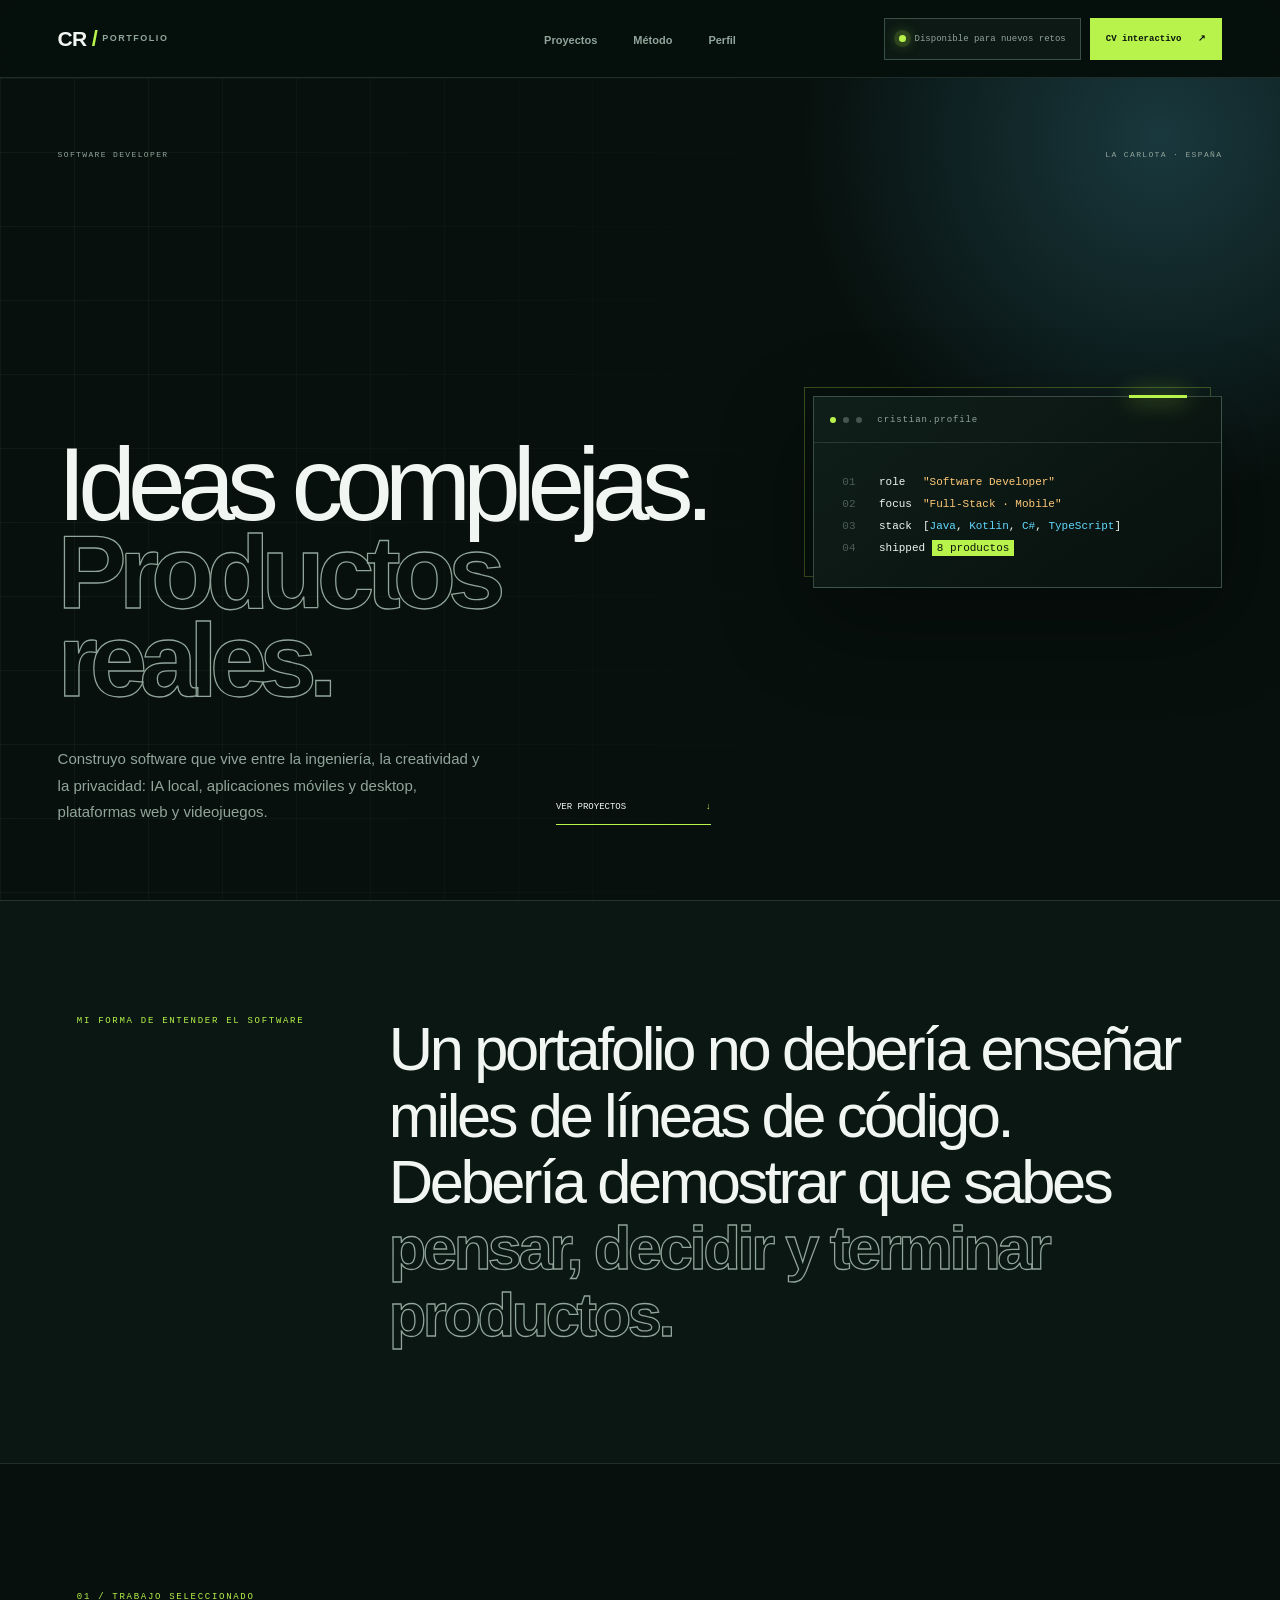
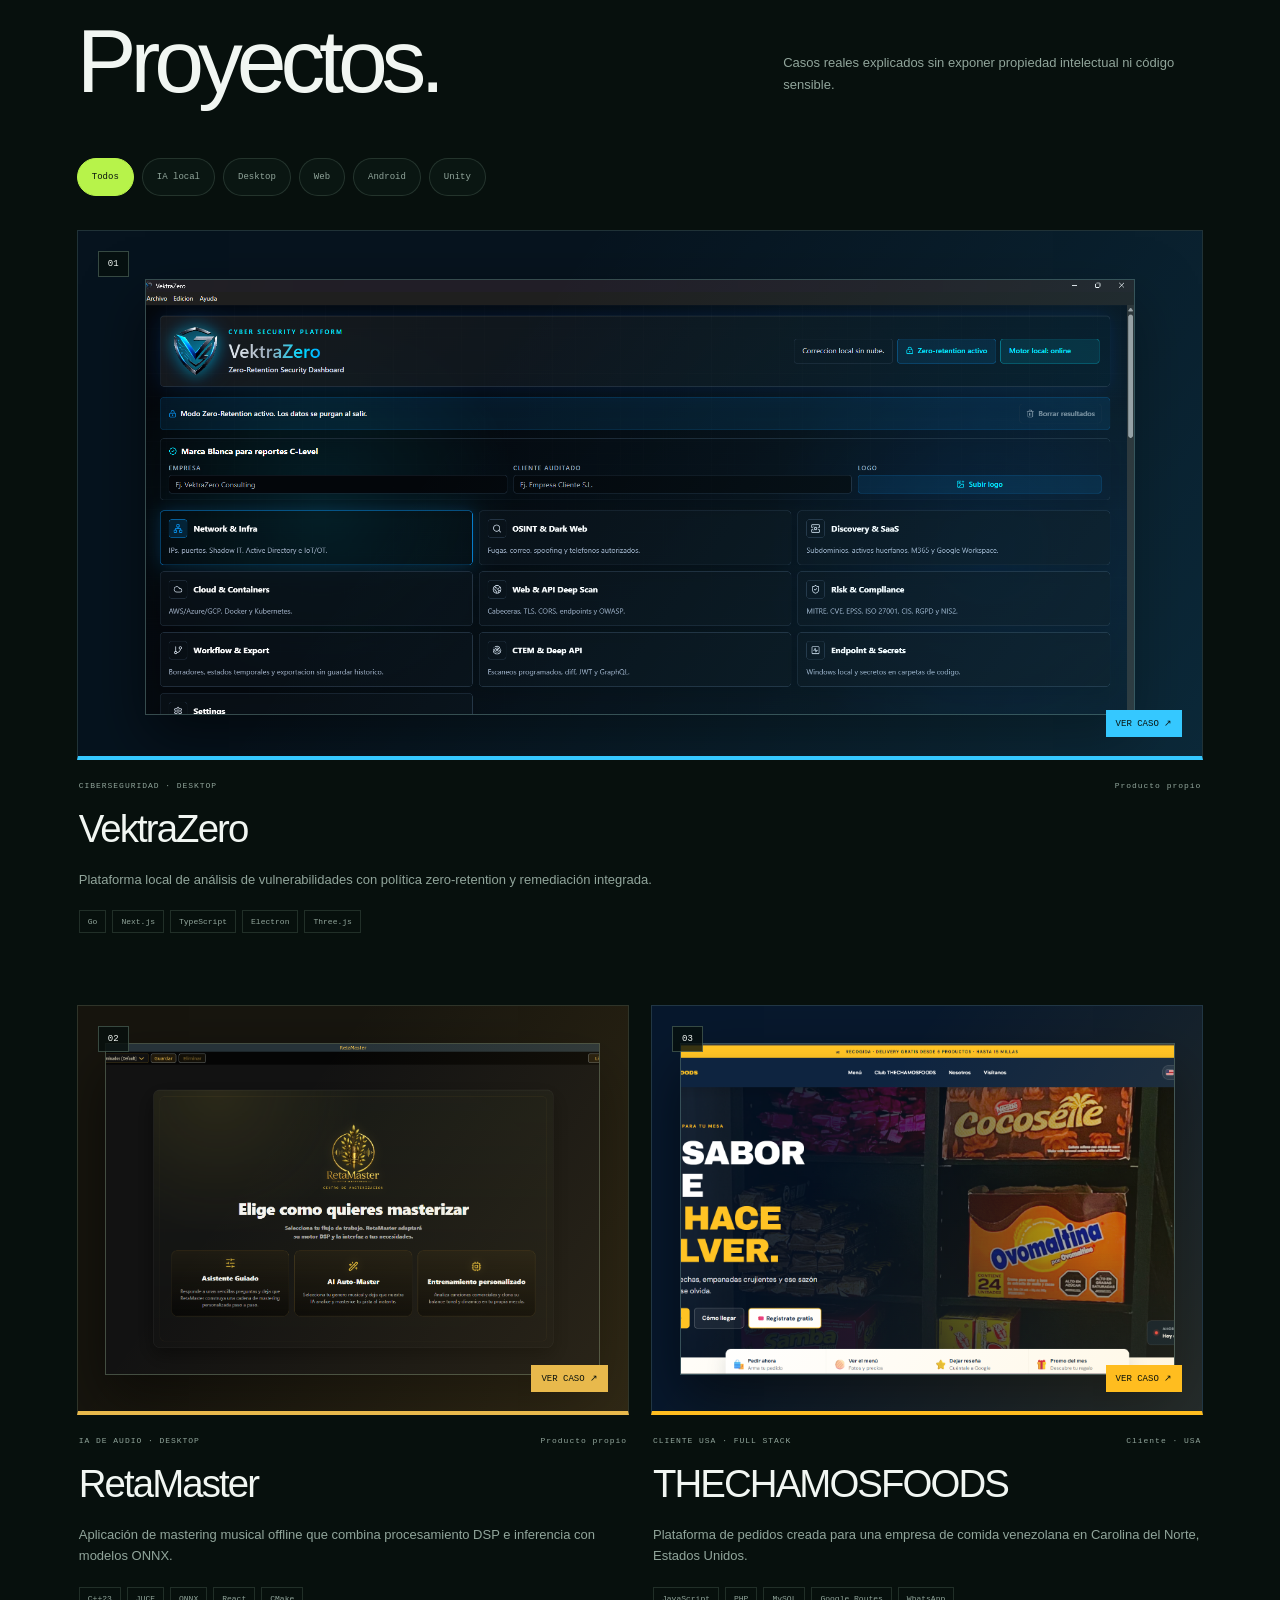
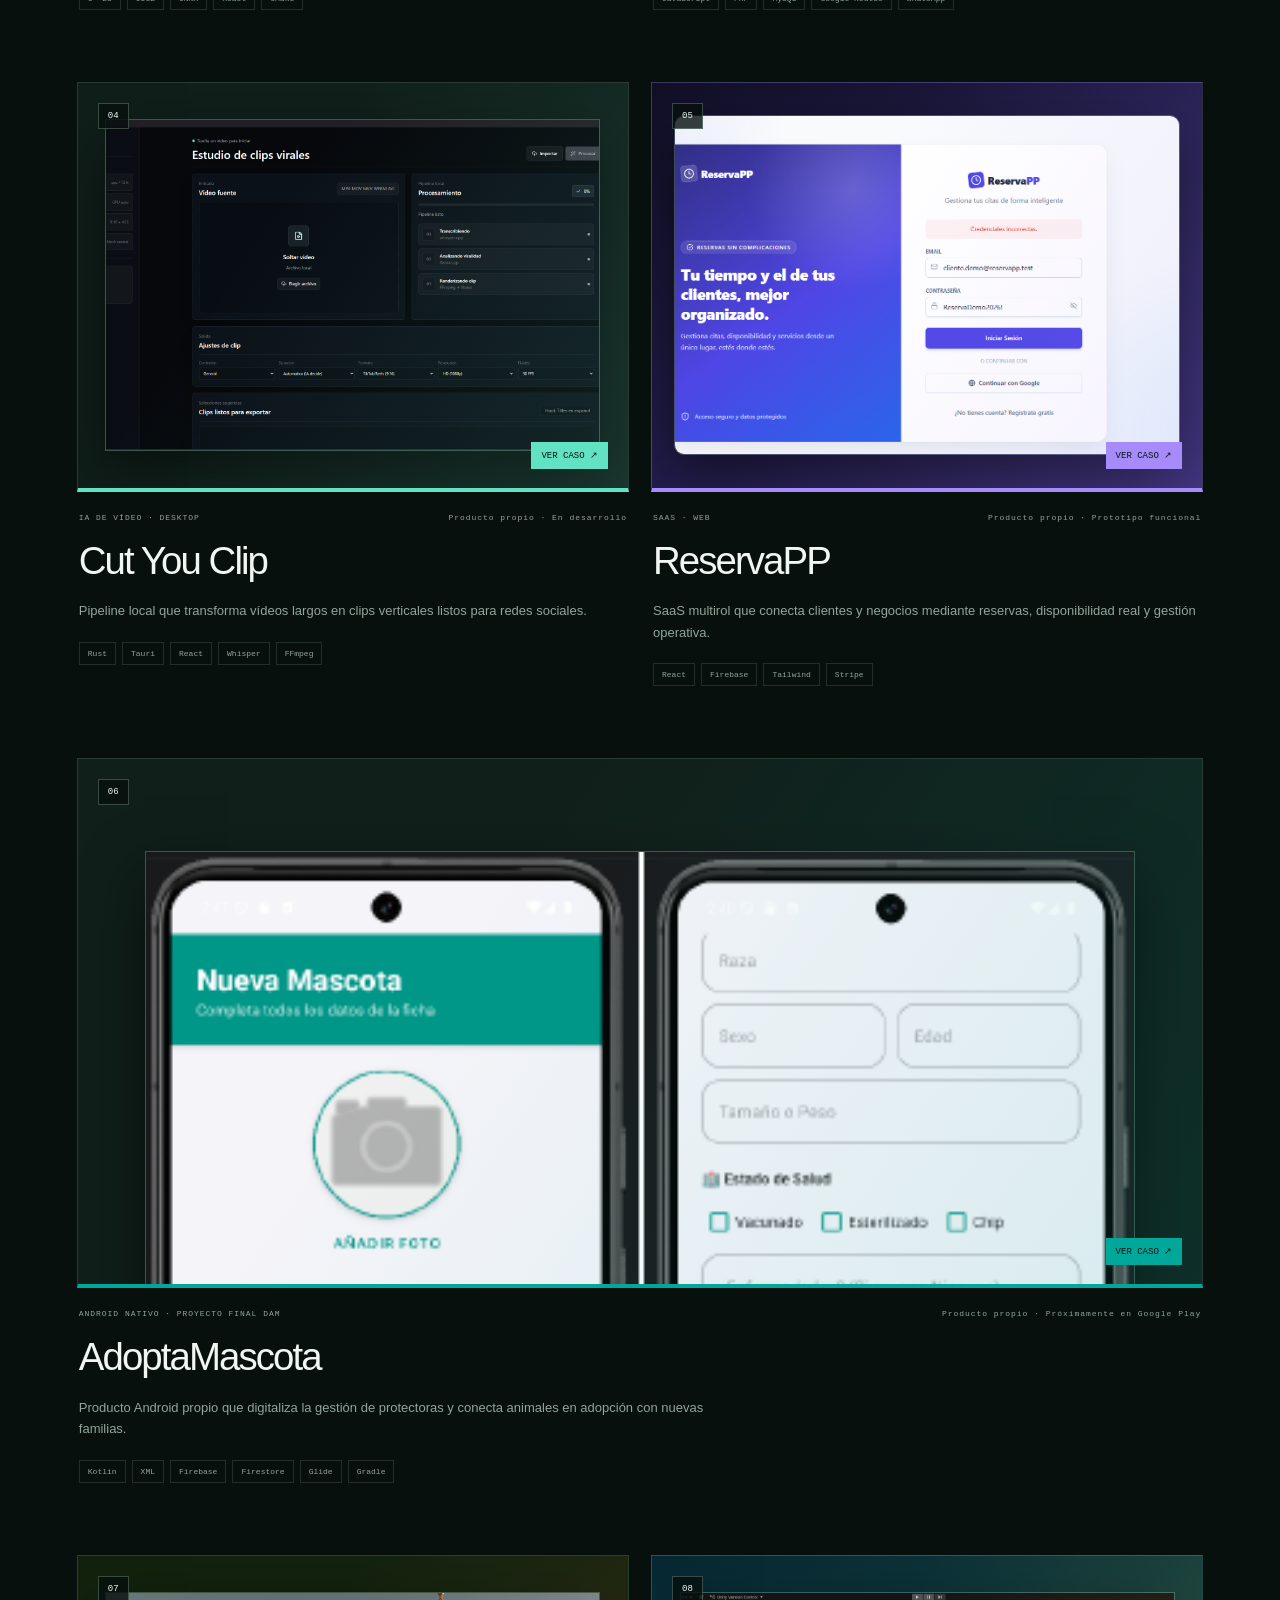
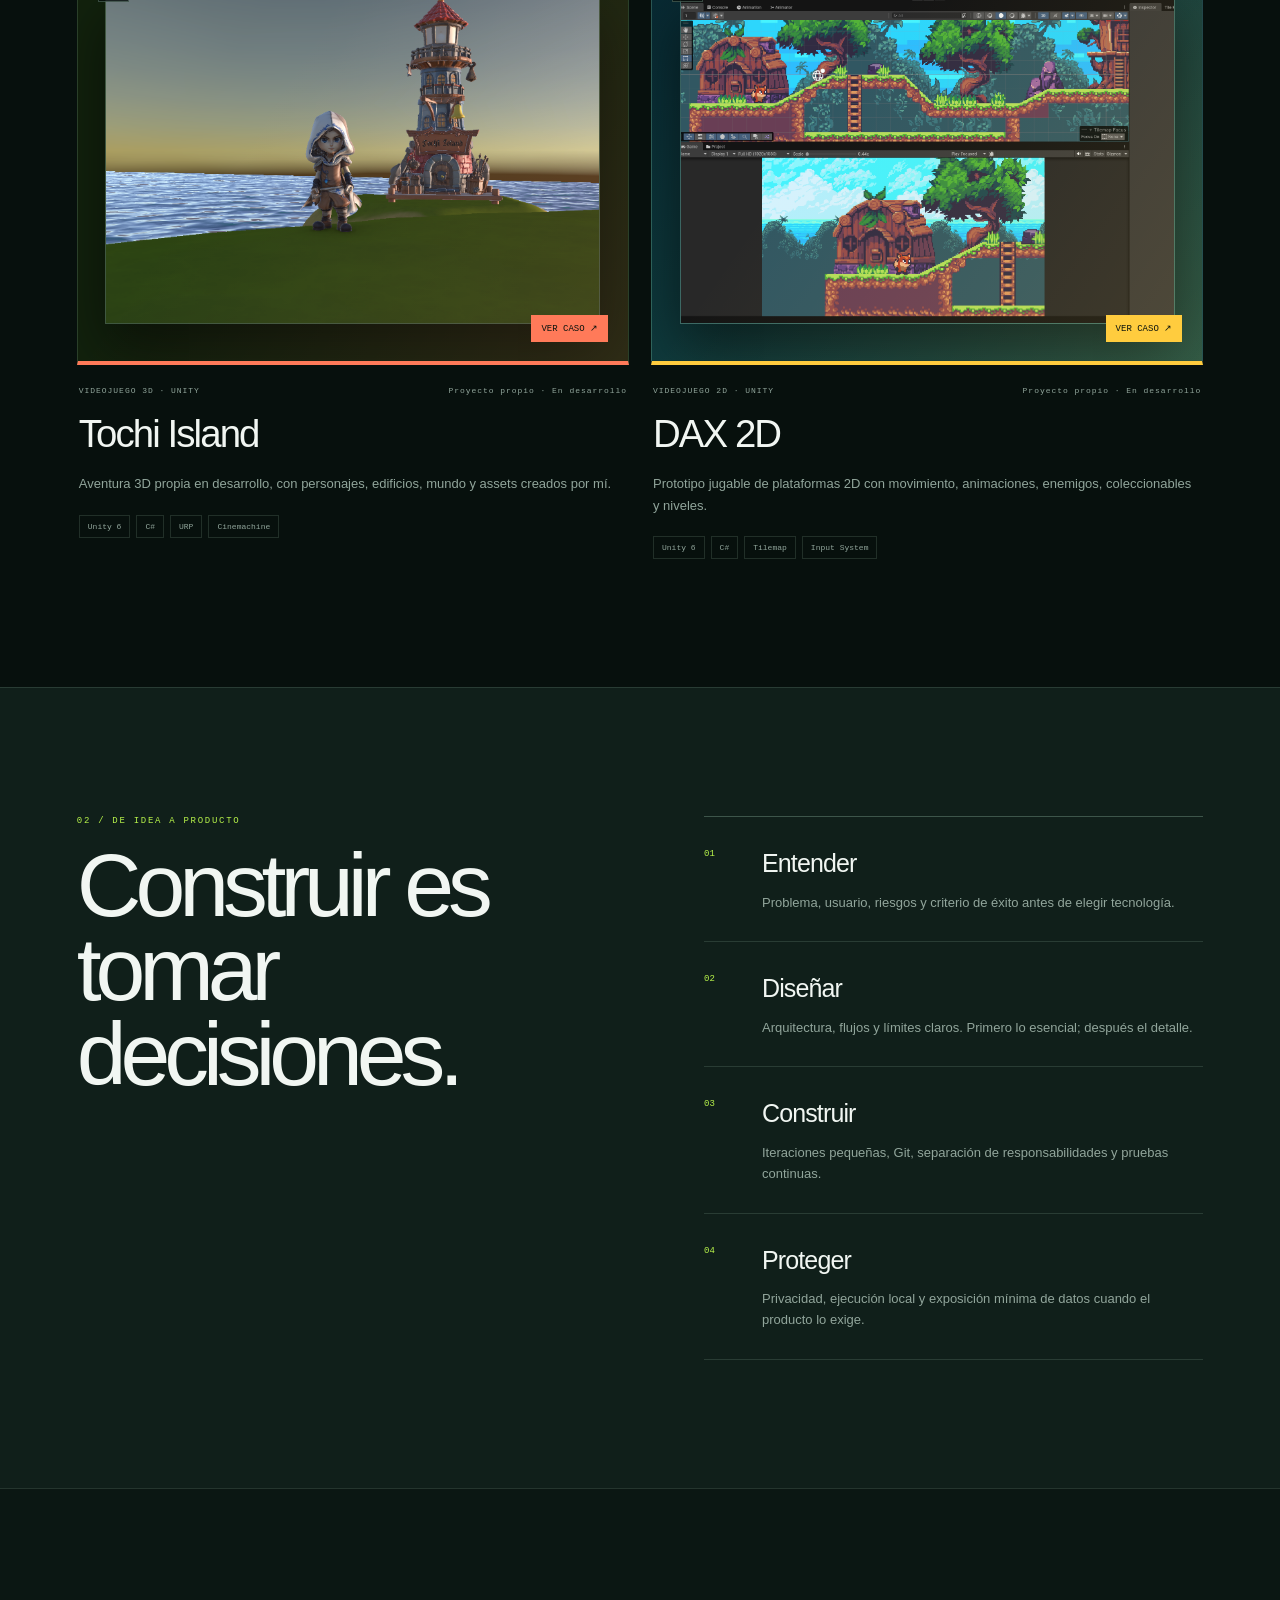
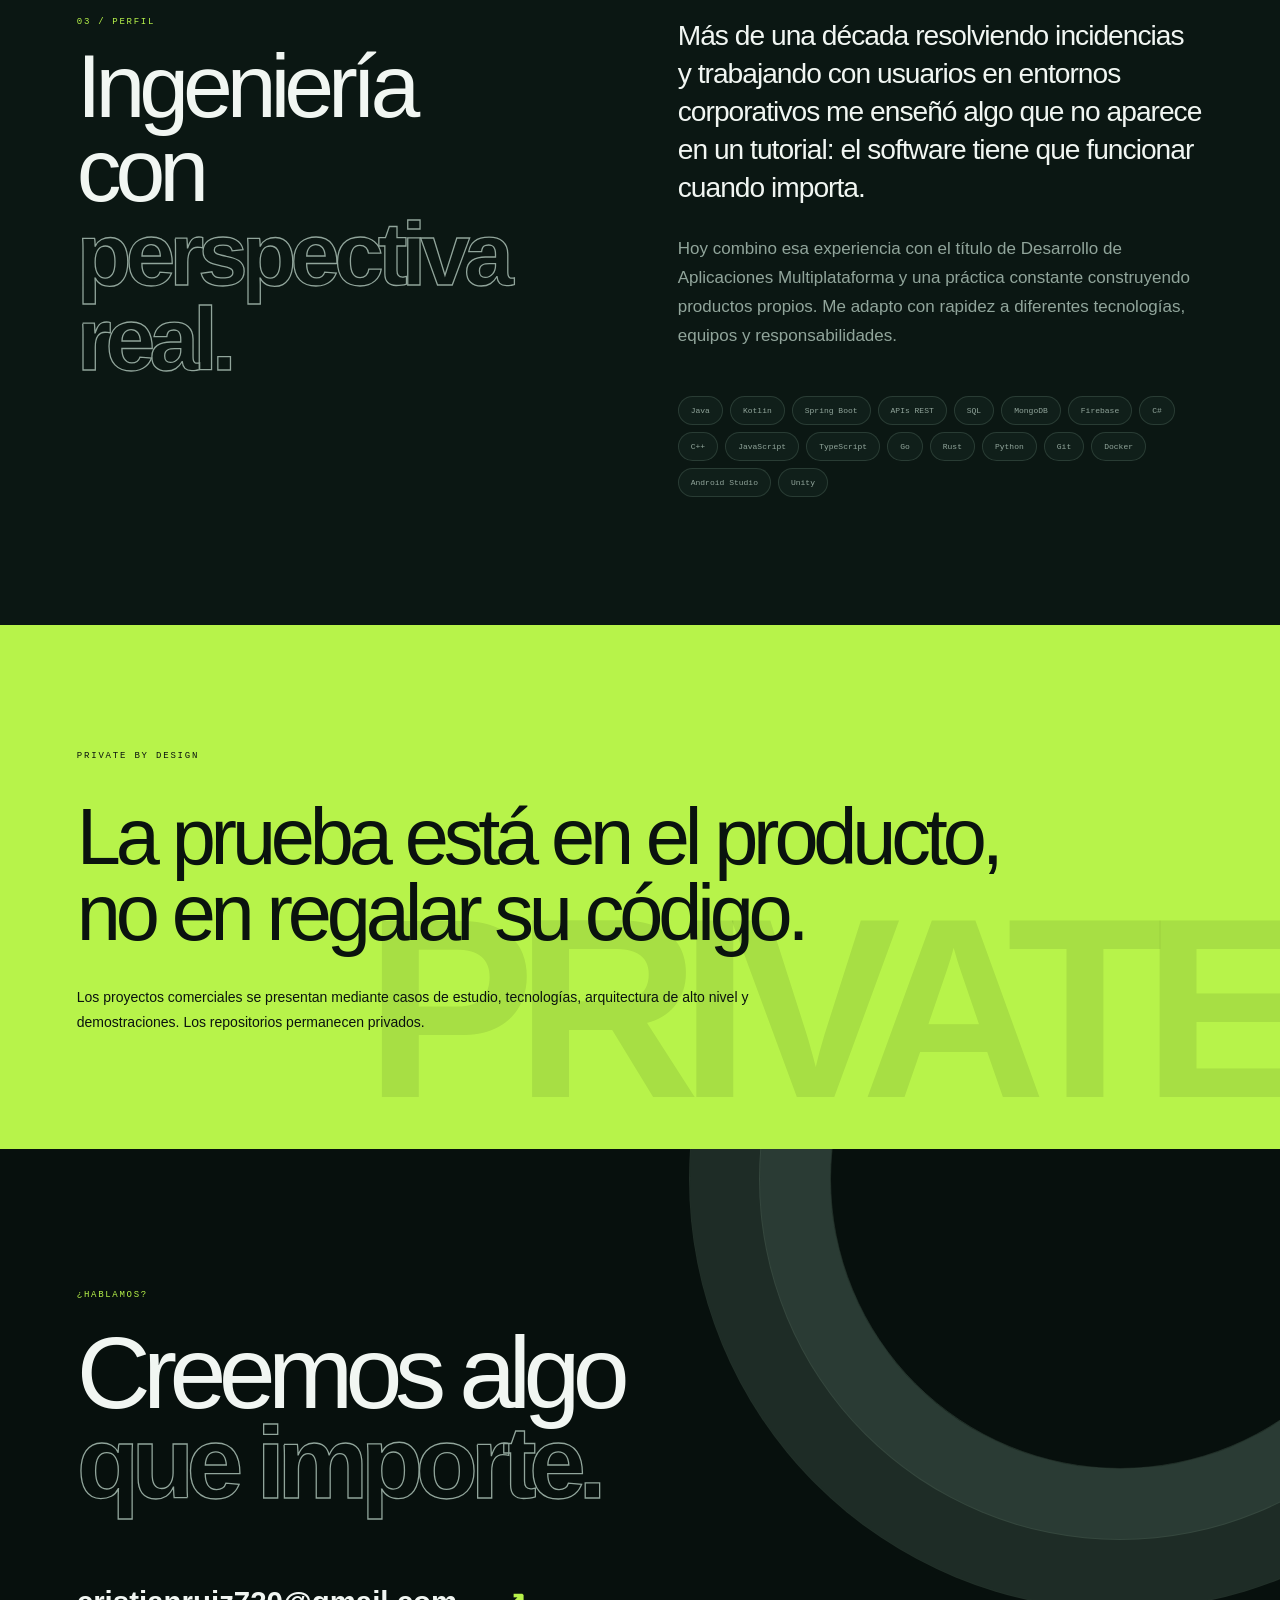
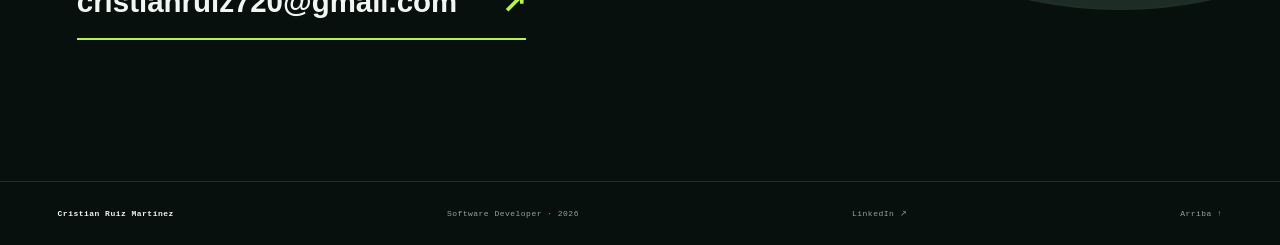
==== commit 31aac119: "Marcar AdoptaMascota como producto propio" ====
--- a/portafolio/index.html
+++ b/portafolio/index.html
@@ -6,7 +6,7 @@
     <meta name="description" content="Portafolio profesional de Cristian Ruiz Martínez: full-stack, Android, IA local, aplicaciones desktop, plataformas web y videojuegos." />
     <meta name="theme-color" content="#101411" />
     <title>Cristian Ruiz Martínez · Portafolio</title>
-    <script type="module" crossorigin src="/portafolio/assets/index-D0N_u0jC.js"></script>
+    <script type="module" crossorigin src="/portafolio/assets/index-UxiRSR2H.js"></script>
     <link rel="stylesheet" crossorigin href="/portafolio/assets/index-DbJdPZH3.css">
   </head>
   <body>
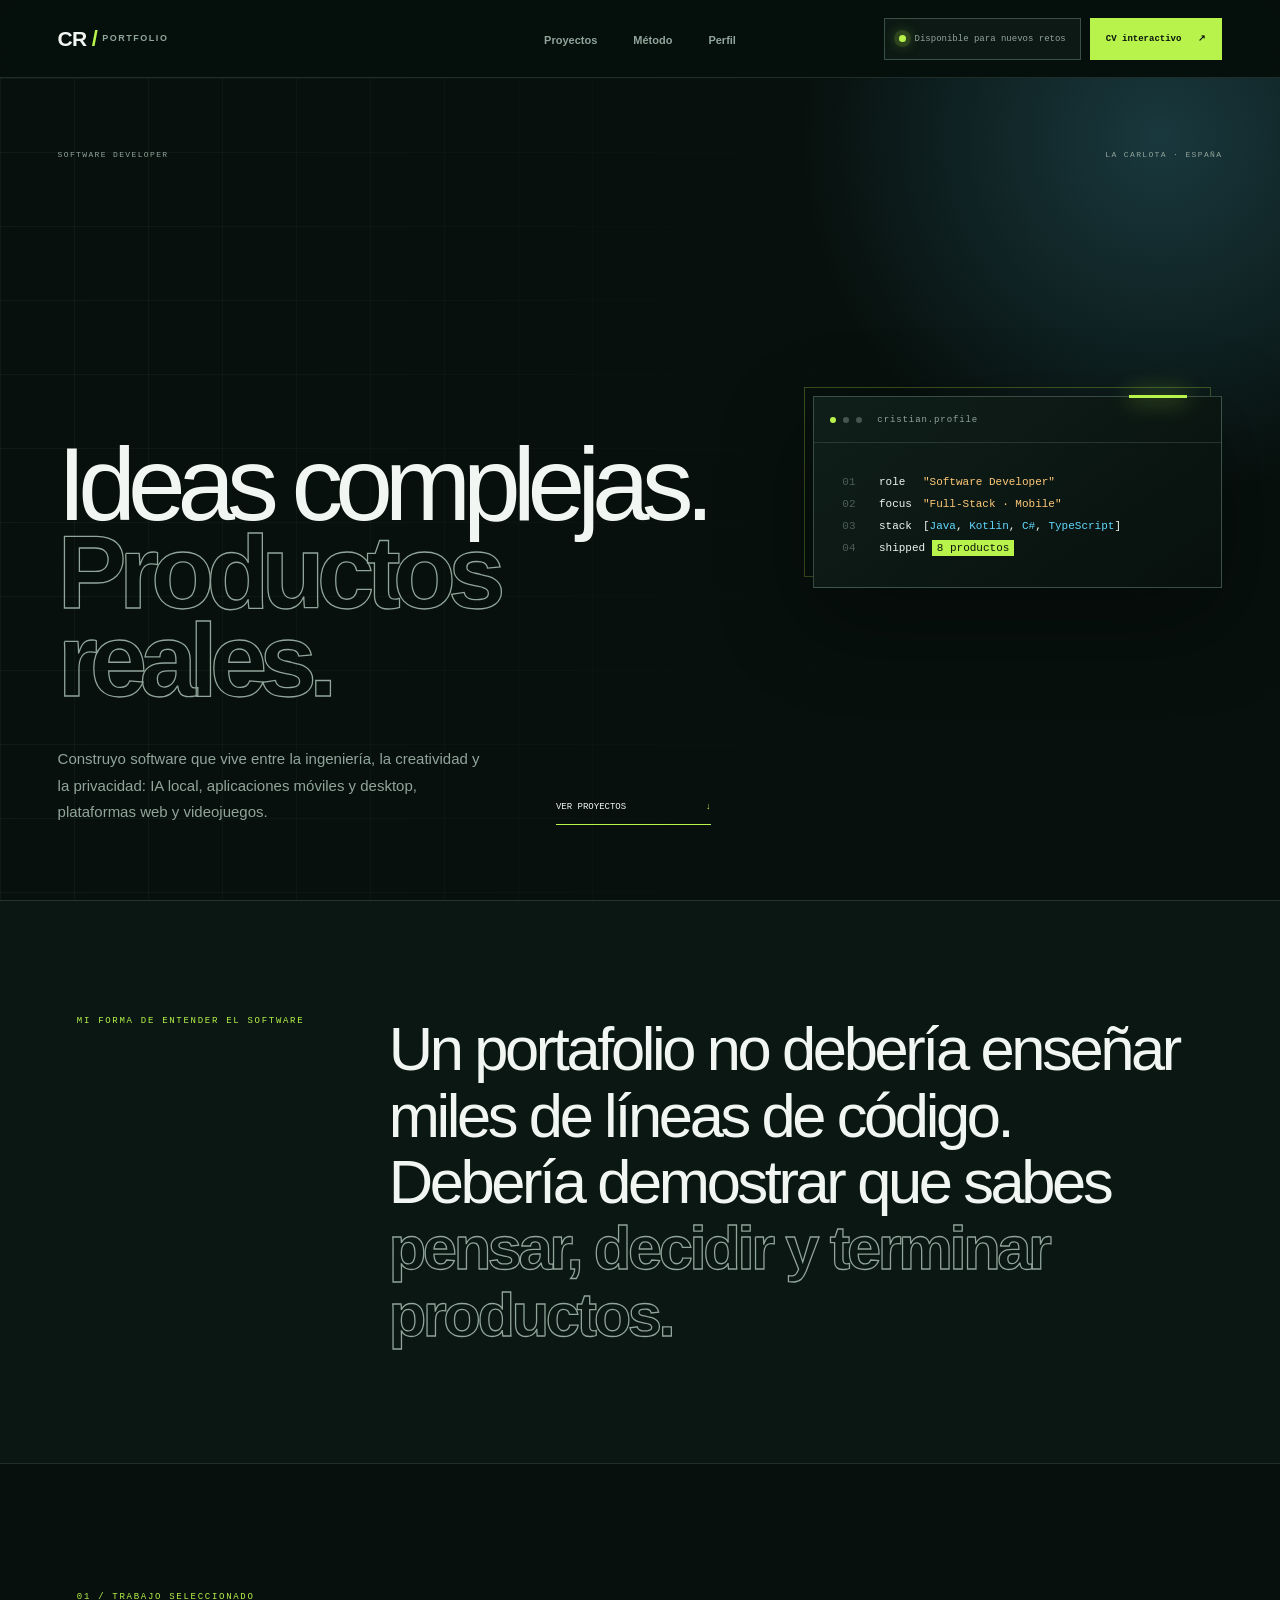
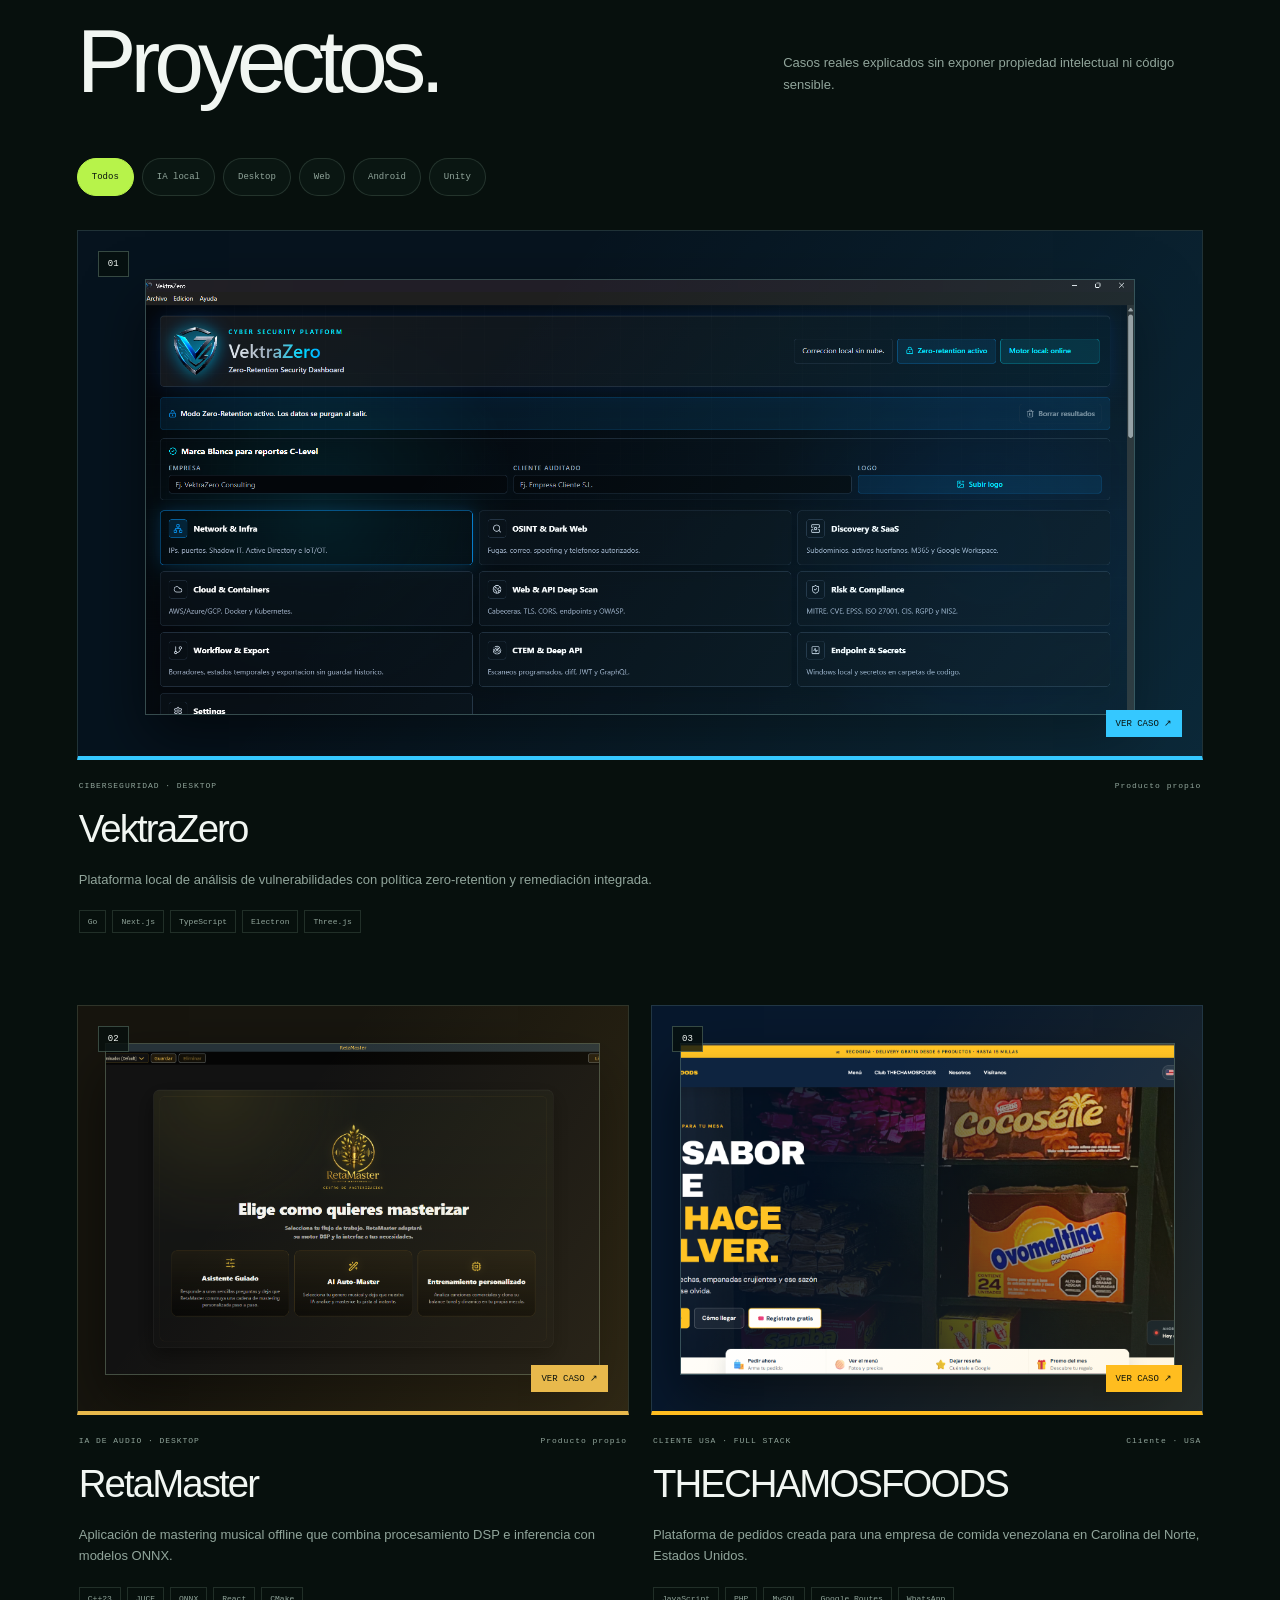
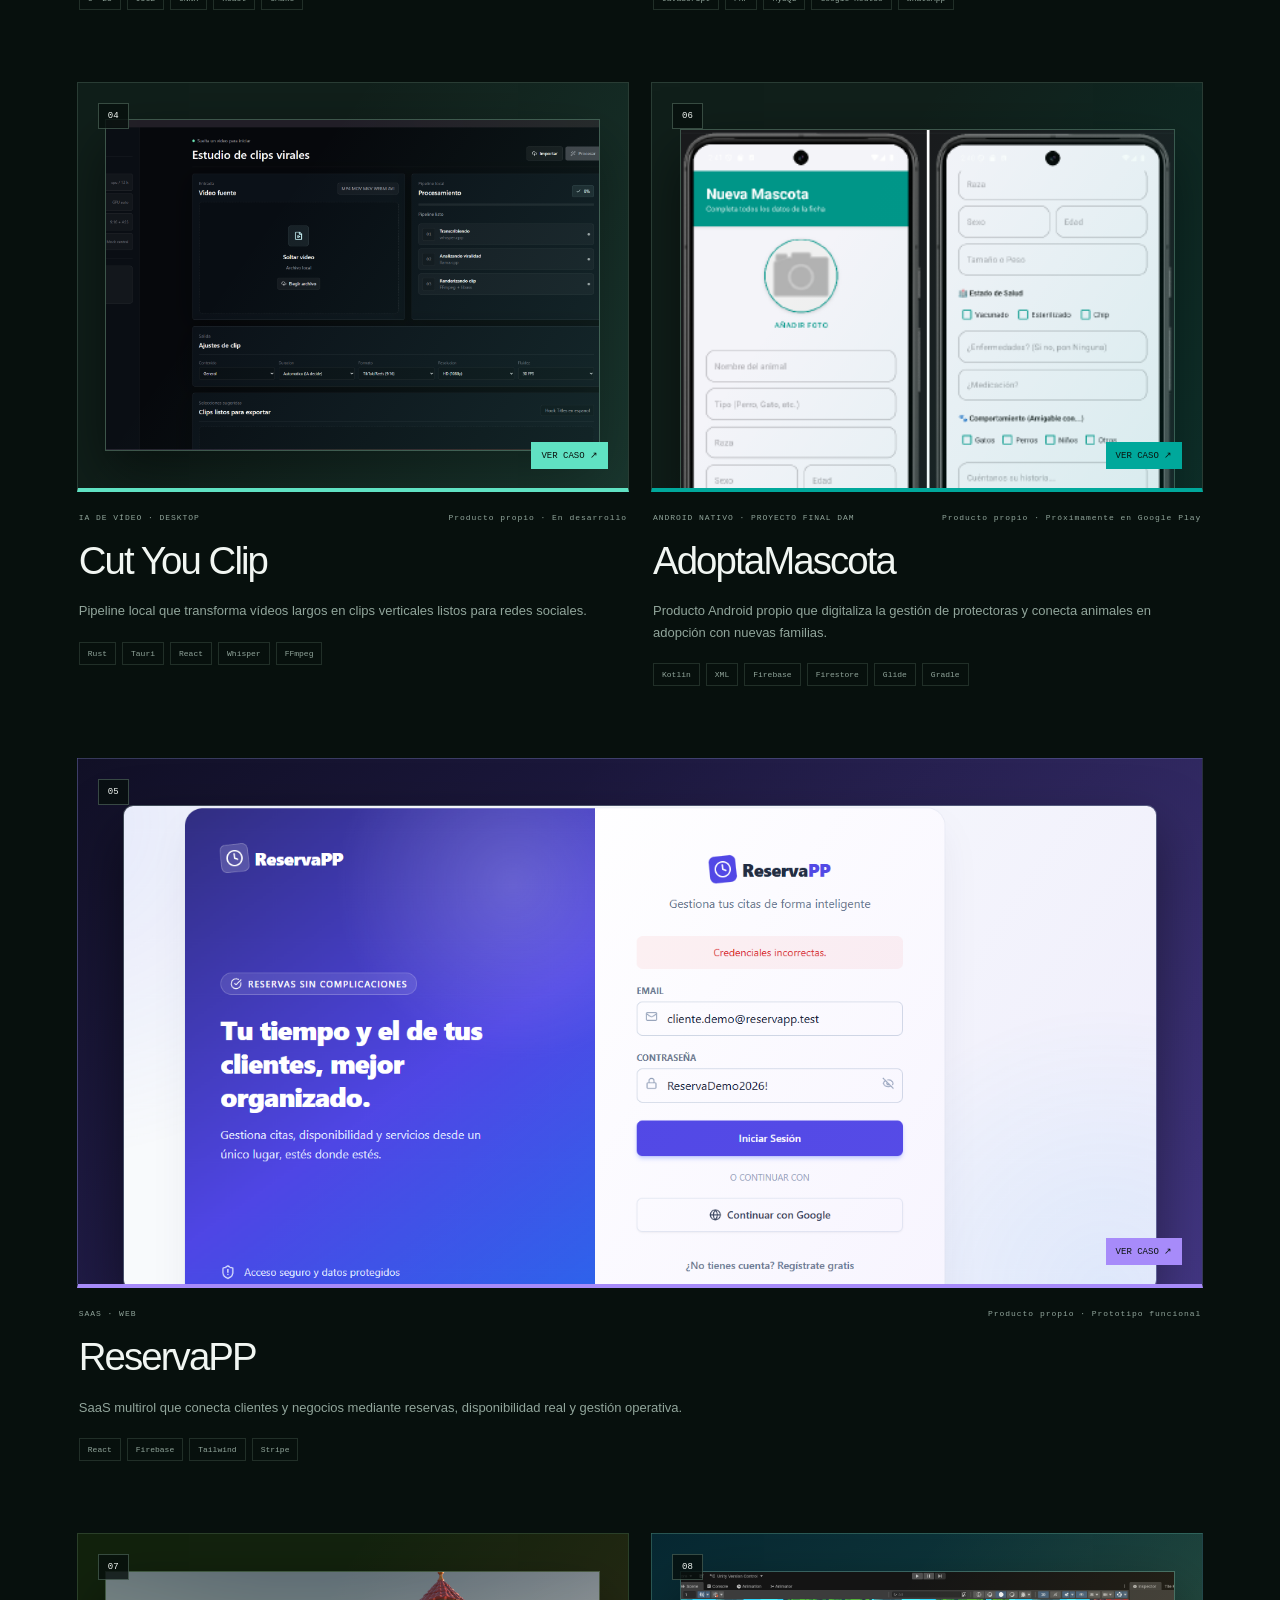
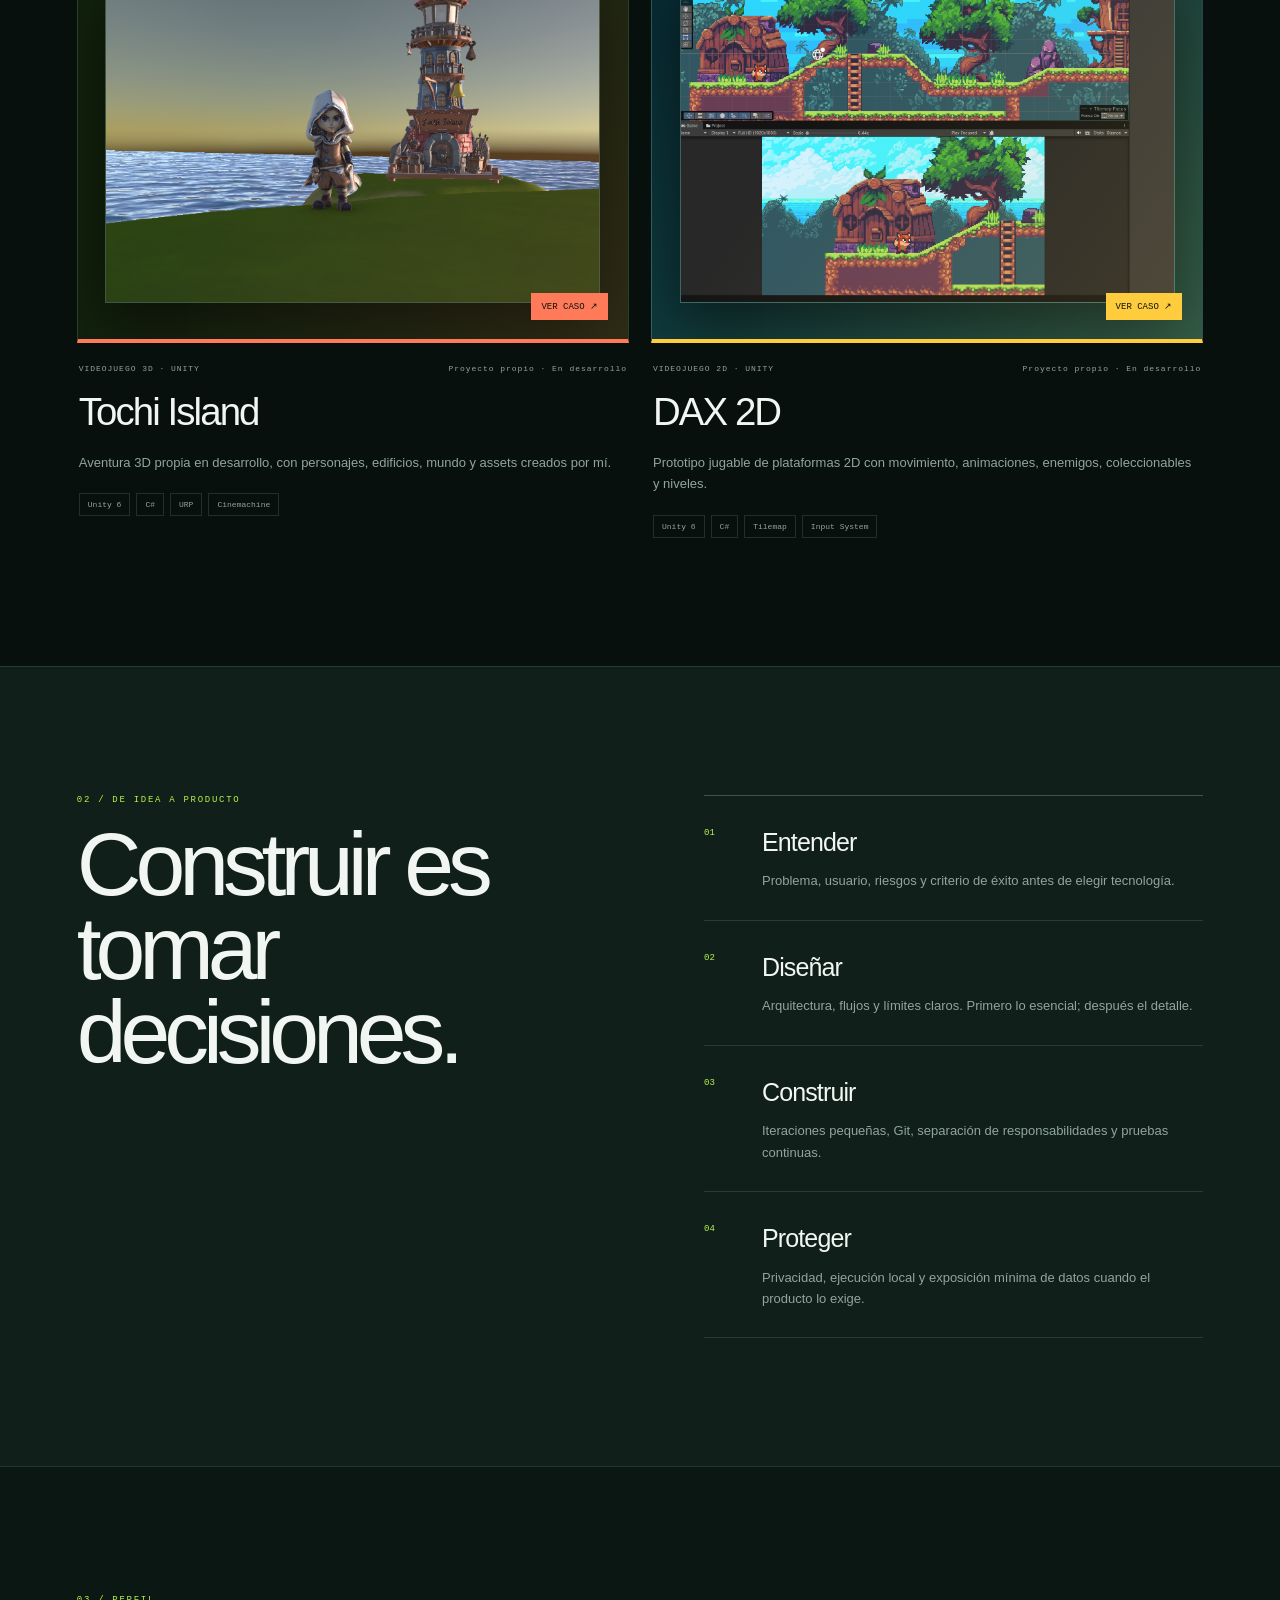
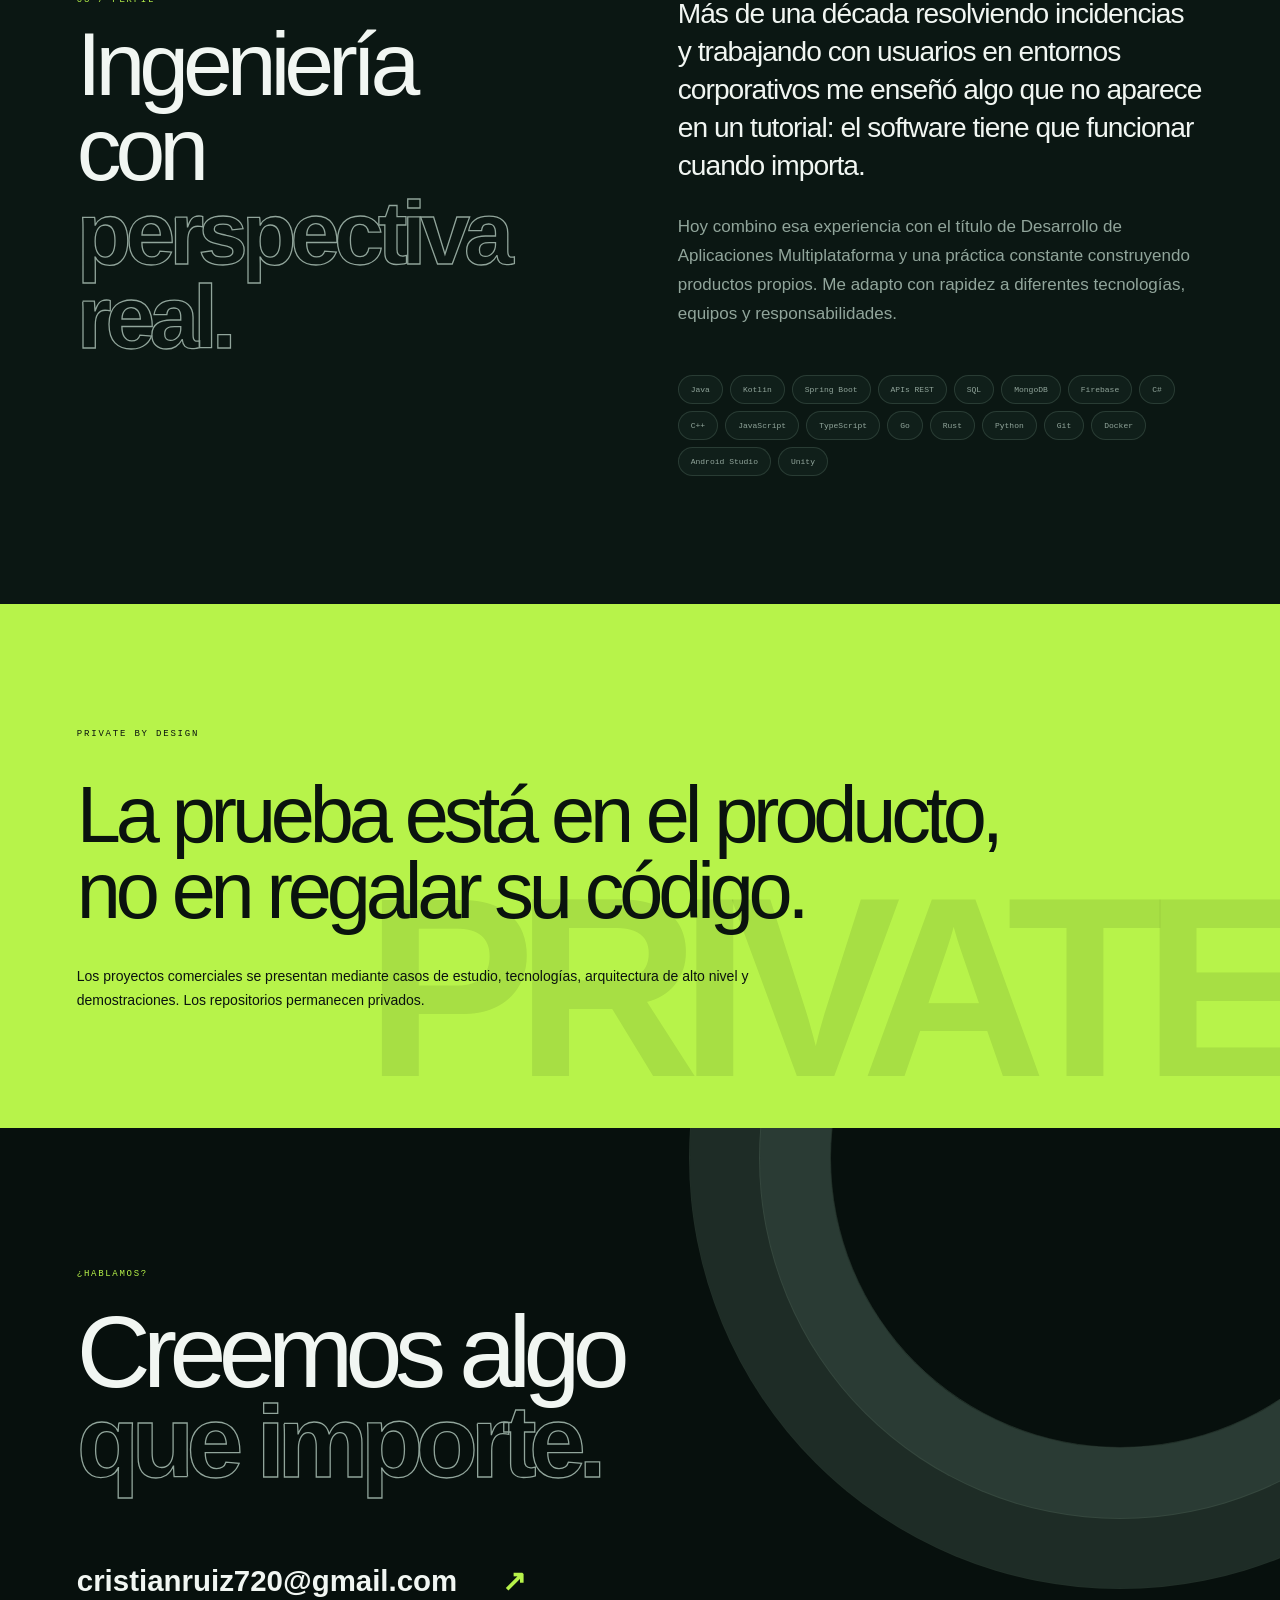
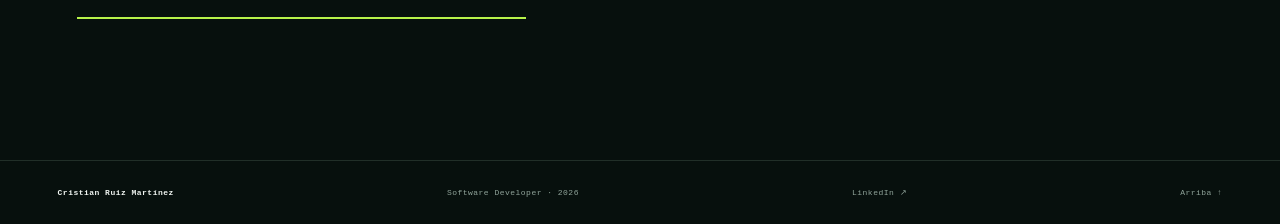
==== commit c0ff1537: "Mejorar composición de proyectos" ====
--- a/portafolio/index.html
+++ b/portafolio/index.html
@@ -6,8 +6,8 @@
     <meta name="description" content="Portafolio profesional de Cristian Ruiz Martínez: full-stack, Android, IA local, aplicaciones desktop, plataformas web y videojuegos." />
     <meta name="theme-color" content="#101411" />
     <title>Cristian Ruiz Martínez · Portafolio</title>
-    <script type="module" crossorigin src="/portafolio/assets/index-UxiRSR2H.js"></script>
-    <link rel="stylesheet" crossorigin href="/portafolio/assets/index-DbJdPZH3.css">
+    <script type="module" crossorigin src="/portafolio/assets/index-CWx3OdxQ.js"></script>
+    <link rel="stylesheet" crossorigin href="/portafolio/assets/index-nExFd4MC.css">
   </head>
   <body>
     <div id="root"></div>
--- a/portafolio/assets/index-nExFd4MC.css
+++ b/portafolio/assets/index-nExFd4MC.css
@@ -0,0 +1,2 @@
+/*! tailwindcss v4.2.1 | MIT License | https://tailwindcss.com */
+@layer properties{@supports (((-webkit-hyphens:none)) and (not (margin-trim:inline))) or ((-moz-orient:inline) and (not (color:rgb(from red r g b)))){*,:before,:after,::backdrop{--tw-blur:initial;--tw-brightness:initial;--tw-contrast:initial;--tw-grayscale:initial;--tw-hue-rotate:initial;--tw-invert:initial;--tw-opacity:initial;--tw-saturate:initial;--tw-sepia:initial;--tw-drop-shadow:initial;--tw-drop-shadow-color:initial;--tw-drop-shadow-alpha:100%;--tw-drop-shadow-size:initial}}}@layer theme{:root,:host{--font-sans:ui-sans-serif, system-ui, sans-serif, "Apple Color Emoji", "Segoe UI Emoji", "Segoe UI Symbol", "Noto Color Emoji";--font-mono:ui-monospace, SFMono-Regular, Menlo, Monaco, Consolas, "Liberation Mono", "Courier New", monospace;--spacing:.25rem;--default-font-family:var(--font-sans);--default-mono-font-family:var(--font-mono)}}@layer base{*,:after,:before,::backdrop{box-sizing:border-box;border:0 solid;margin:0;padding:0}::file-selector-button{box-sizing:border-box;border:0 solid;margin:0;padding:0}html,:host{-webkit-text-size-adjust:100%;tab-size:4;line-height:1.5;font-family:var(--default-font-family,ui-sans-serif, system-ui, sans-serif, "Apple Color Emoji", "Segoe UI Emoji", "Segoe UI Symbol", "Noto Color Emoji");font-feature-settings:var(--default-font-feature-settings,normal);font-variation-settings:var(--default-font-variation-settings,normal);-webkit-tap-highlight-color:transparent}hr{height:0;color:inherit;border-top-width:1px}abbr:where([title]){-webkit-text-decoration:underline dotted;text-decoration:underline dotted}h1,h2,h3,h4,h5,h6{font-size:inherit;font-weight:inherit}a{color:inherit;-webkit-text-decoration:inherit;-webkit-text-decoration:inherit;-webkit-text-decoration:inherit;-webkit-text-decoration:inherit;text-decoration:inherit}b,strong{font-weight:bolder}code,kbd,samp,pre{font-family:var(--default-mono-font-family,ui-monospace, SFMono-Regular, Menlo, Monaco, Consolas, "Liberation Mono", "Courier New", monospace);font-feature-settings:var(--default-mono-font-feature-settings,normal);font-variation-settings:var(--default-mono-font-variation-settings,normal);font-size:1em}small{font-size:80%}sub,sup{vertical-align:baseline;font-size:75%;line-height:0;position:relative}sub{bottom:-.25em}sup{top:-.5em}table{text-indent:0;border-color:inherit;border-collapse:collapse}:-moz-focusring{outline:auto}progress{vertical-align:baseline}summary{display:list-item}ol,ul,menu{list-style:none}img,svg,video,canvas,audio,iframe,embed,object{vertical-align:middle;display:block}img,video{max-width:100%;height:auto}button,input,select,optgroup,textarea{font:inherit;font-feature-settings:inherit;font-variation-settings:inherit;letter-spacing:inherit;color:inherit;opacity:1;background-color:#0000;border-radius:0}::file-selector-button{font:inherit;font-feature-settings:inherit;font-variation-settings:inherit;letter-spacing:inherit;color:inherit;opacity:1;background-color:#0000;border-radius:0}:where(select:is([multiple],[size])) optgroup{font-weight:bolder}:where(select:is([multiple],[size])) optgroup option{padding-inline-start:20px}::file-selector-button{margin-inline-end:4px}::placeholder{opacity:1}@supports (not ((-webkit-appearance:-apple-pay-button))) or (contain-intrinsic-size:1px){::placeholder{color:currentColor}@supports (color:color-mix(in lab, red, red)){::placeholder{color:color-mix(in oklab, currentcolor 50%, transparent)}}}textarea{resize:vertical}::-webkit-search-decoration{-webkit-appearance:none}::-webkit-date-and-time-value{min-height:1lh;text-align:inherit}::-webkit-datetime-edit{display:inline-flex}::-webkit-datetime-edit-fields-wrapper{padding:0}::-webkit-datetime-edit{padding-block:0}::-webkit-datetime-edit-year-field{padding-block:0}::-webkit-datetime-edit-month-field{padding-block:0}::-webkit-datetime-edit-day-field{padding-block:0}::-webkit-datetime-edit-hour-field{padding-block:0}::-webkit-datetime-edit-minute-field{padding-block:0}::-webkit-datetime-edit-second-field{padding-block:0}::-webkit-datetime-edit-millisecond-field{padding-block:0}::-webkit-datetime-edit-meridiem-field{padding-block:0}::-webkit-calendar-picker-indicator{line-height:1}:-moz-ui-invalid{box-shadow:none}button,input:where([type=button],[type=reset],[type=submit]){appearance:button}::file-selector-button{appearance:button}::-webkit-inner-spin-button{height:auto}::-webkit-outer-spin-button{height:auto}[hidden]:where(:not([hidden=until-found])){display:none!important}}@layer components;@layer utilities{.visible{visibility:visible}.relative{position:relative}.start{inset-inline-start:var(--spacing)}.table{display:table}.filter{filter:var(--tw-blur,) var(--tw-brightness,) var(--tw-contrast,) var(--tw-grayscale,) var(--tw-hue-rotate,) var(--tw-invert,) var(--tw-saturate,) var(--tw-sepia,) var(--tw-drop-shadow,)}}:root{--bg:#07100d;--bg-soft:#0b1713;--surface:#101f1a;--surface-2:#142720;--ink:#f1f6f2;--muted:#91a59b;--line:#cdffe021;--line-strong:#cdffe03d;--acid:#b7f34a;--acid-strong:#91d826;--acid-ink:#0a130e;--blue:#62d8ff;--warm:#ffc978;--nav:#07100dd1;--shadow:0 32px 90px #00000061}*{box-sizing:border-box}html{scroll-behavior:smooth;background:var(--bg)}body{color:var(--ink);background:var(--bg);font-family:var(--font-sans), sans-serif;margin:0;overflow-x:hidden}::selection{color:var(--acid-ink);background:var(--acid)}button,a{color:inherit;font:inherit}a{text-decoration:none}button{cursor:pointer}:focus-visible{outline:2px solid var(--acid);outline-offset:4px}.label{color:var(--acid);font:500 9px var(--font-mono);letter-spacing:.19em;margin:0}nav{z-index:30;border-bottom:1px solid var(--line);background:var(--nav);-webkit-backdrop-filter:blur(20px)saturate(150%);backdrop-filter:blur(20px)saturate(150%);grid-template-columns:1fr auto 1fr;align-items:center;height:78px;padding:0 clamp(22px,4.5vw,78px);display:grid;position:sticky;top:0}.logo{letter-spacing:-.04em;align-items:center;width:max-content;font-weight:900;display:inline-flex}.logo b{font-size:21px}.logo span{color:var(--acid);margin:0 5px;font-size:22px}.logo small{color:var(--muted);letter-spacing:.17em;font-size:9px}.navLinks{align-items:center;gap:36px;display:flex}.navLinks a{color:var(--muted);padding:30px 0 27px;font-size:11px;font-weight:750;position:relative}.navLinks a:after{content:"";background:var(--acid);height:2px;transition:right .22s;position:absolute;bottom:-1px;left:0;right:100%}.navLinks a:hover{color:var(--ink)}.navLinks a:hover:after{right:0}.navActions{justify-self:end;align-items:center;gap:9px;display:flex}.available,.cvAccess{border:1px solid var(--line-strong);min-height:42px;font:500 9px var(--font-mono);align-items:center;display:inline-flex}.available{color:var(--muted);background:var(--surface);padding:0 14px}@supports (color:color-mix(in lab, red, red)){.available{background:color-mix(in srgb, var(--surface) 66%, transparent)}}.available i{background:var(--acid);width:7px;height:7px;box-shadow:0 0 0 5px var(--acid), 0 0 14px var(--acid);border-radius:50%;margin-right:9px}@supports (color:color-mix(in lab, red, red)){.available i{box-shadow:0 0 0 5px color-mix(in srgb, var(--acid) 12%, transparent), 0 0 14px var(--acid)}}.cvAccess{color:var(--acid-ink);background:var(--acid);border-color:var(--acid);gap:17px;padding:0 15px;font-weight:700;transition:transform .2s}.cvAccess:hover{transform:translateY(-2px)}header{isolation:isolate;grid-template-rows:auto 1fr auto;grid-template-columns:minmax(0,1.15fr) minmax(380px,.72fr);column-gap:clamp(55px,8vw,145px);min-height:calc(100svh - 78px);padding:clamp(65px,8vh,105px) clamp(22px,4.5vw,78px) 75px;display:grid;position:relative;overflow:hidden}header:before{content:"";z-index:-2;opacity:.35;background-image:linear-gradient(var(--line) 1px, transparent 1px), linear-gradient(90deg, var(--line) 1px, transparent 1px);background-size:74px 74px;position:absolute;inset:0;-webkit-mask-image:linear-gradient(90deg,#000,#0000 72%);mask-image:linear-gradient(90deg,#000,#0000 72%)}header:after{content:"";z-index:-3;background:radial-gradient(circle, var(--blue), transparent 67%);border-radius:50%;width:760px;height:760px;position:absolute;top:-320px;right:-260px}@supports (color:color-mix(in lab, red, red)){header:after{background:radial-gradient(circle, color-mix(in srgb, var(--blue) 20%, transparent), transparent 67%)}}.heroMeta{color:var(--muted);font:500 8px var(--font-mono);letter-spacing:.17em;grid-column:1/-1;justify-content:space-between;display:flex}header h1{letter-spacing:-.078em;align-self:end;max-width:1020px;margin:50px 0 42px;font-size:clamp(67px,8.1vw,128px);line-height:.85}header h1 em,.manifesto em,.contact em,.profileLead em{color:#0000;font-family:var(--font-sans), sans-serif;-webkit-text-stroke:1.3px var(--muted);font-style:normal;font-weight:800}.heroRow{grid-column:1;align-items:flex-end;gap:clamp(35px,5vw,80px);display:flex}.heroRow p{max-width:570px;color:var(--muted);margin:0;font-size:15px;line-height:1.75}.heroRow a{border-bottom:1px solid var(--acid);min-width:155px;color:var(--ink);font:500 9px var(--font-mono);justify-content:space-between;padding:12px 0;display:flex}.heroRow b{color:var(--acid)}.terminal{border:1px solid var(--line-strong);background:linear-gradient(145deg, var(--surface), var(--bg));width:100%;max-width:500px;box-shadow:var(--shadow);font:400 11px/2 var(--font-mono);grid-area:2/2/4;place-self:center end;position:relative}.terminal:before{content:"";z-index:-1;border:1px solid var(--acid);position:absolute;inset:-10px 10px 10px -10px}@supports (color:color-mix(in lab, red, red)){.terminal:before{border:1px solid color-mix(in srgb, var(--acid) 28%, transparent)}}.terminal:after{content:"";background:var(--acid);width:58px;height:3px;box-shadow:0 0 22px var(--acid);position:absolute;top:-2px;right:34px}.terminalBar{border-bottom:1px solid var(--line);align-items:center;gap:7px;height:46px;padding:0 16px;display:flex}.terminalBar i{background:var(--muted);opacity:.42;border-radius:50%;width:6px;height:6px}.terminalBar i:first-child{background:var(--acid);opacity:1}.terminalBar span{color:var(--muted);letter-spacing:.1em;margin-left:8px;font-size:9px}.terminal code{color:var(--ink);padding:28px;display:grid}.terminal code span{white-space:nowrap}.terminal code span b{width:30px;color:var(--muted);display:inline-block}@supports (color:color-mix(in lab, red, red)){.terminal code span b{color:color-mix(in srgb, var(--muted) 48%, transparent)}}.terminal code span b{font-weight:400}.terminal em{color:var(--warm);font-style:normal}.terminal strong{color:var(--blue);font-weight:400}.terminal mark{color:var(--acid-ink);background:var(--acid);padding:2px 5px}.manifesto{border-top:1px solid var(--line);background:var(--bg-soft);grid-template-columns:.7fr 2.3fr;gap:5vw;padding:clamp(85px,9vw,145px) clamp(22px,6vw,110px);display:grid}.manifesto>p:last-child{letter-spacing:-.055em;max-width:1120px;margin:0;font-size:clamp(34px,4.8vw,72px);line-height:1.08}.projects,.method,.profile{border-top:1px solid var(--line);padding:clamp(90px,10vw,155px) clamp(22px,6vw,110px)}.projects{background:var(--bg)}.sectionHead{justify-content:space-between;align-items:flex-end;gap:60px;display:flex}.sectionHead h2,.method h2,.profile h2{letter-spacing:-.068em;margin:17px 0 0;font-size:clamp(52px,7vw,102px);line-height:.94}.sectionHead>p{max-width:420px;color:var(--muted);margin:0 0 7px;font-size:13px;line-height:1.7}.filters{flex-wrap:wrap;gap:8px;margin:55px 0 34px;display:flex}.filters button{border:1px solid var(--line);min-height:38px;color:var(--muted);background:var(--surface);border-radius:99px;padding:0 14px}@supports (color:color-mix(in lab, red, red)){.filters button{background:color-mix(in srgb, var(--surface) 48%, transparent)}}.filters button{font:500 9px var(--font-mono);transition:all .2s}.filters button:hover{color:var(--ink);border-color:var(--line-strong)}.filters .active{color:var(--acid-ink);border-color:var(--acid);background:var(--acid)}.projectGrid{grid-template-columns:repeat(2,minmax(0,1fr));grid-auto-flow:dense;gap:72px 22px;display:grid}.projectGrid article.wide{grid-column:1/-1}.projectButton{width:100%;color:var(--ink);text-align:left;background:0 0;border:0;padding:0}.projectVisual{border:1px solid var(--line);border-bottom:4px solid var(--accent);background:var(--surface);place-items:center;height:410px;transition:transform .3s,border-color .3s;display:grid;position:relative;overflow:hidden}.wide .projectVisual{height:530px}.projectButton:hover .projectVisual{border-color:var(--accent);transform:translateY(-7px)}@supports (color:color-mix(in lab, red, red)){.projectButton:hover .projectVisual{border-color:color-mix(in srgb, var(--accent) 58%, var(--line))}}.projectVisual:after{content:"";z-index:1;pointer-events:none;background:linear-gradient(125deg, transparent 34%, var(--accent));position:absolute;inset:0}@supports (color:color-mix(in lab, red, red)){.projectVisual:after{background:linear-gradient(125deg, transparent 34%, color-mix(in srgb, var(--accent) 12%, transparent))}}.projectVisual img{z-index:1;object-fit:cover;object-position:top;border:1px solid var(--line-strong);width:90%;height:82%;position:relative;box-shadow:0 25px 55px #00000085}.wide .projectVisual img{width:88%;height:82%}.projectIndex,.caseCta{z-index:3;color:var(--ink);font:500 9px var(--font-mono);position:absolute}.projectIndex{border:1px solid var(--line-strong);background:var(--bg);padding:7px 9px;top:20px;left:20px}@supports (color:color-mix(in lab, red, red)){.projectIndex{background:color-mix(in srgb, var(--bg) 80%, transparent)}}.caseCta{color:var(--acid-ink);background:var(--accent);padding:8px 10px;bottom:19px;right:20px}.mockVisual{background:radial-gradient(circle at 70% 30%, var(--accent), var(--surface) 58%, var(--bg))}@supports (color:color-mix(in lab, red, red)){.mockVisual{background:radial-gradient(circle at 70% 30%, color-mix(in srgb, var(--accent) 52%, #5650db), var(--surface) 58%, var(--bg))}}.reservationMock{z-index:1;border:1px solid var(--line-strong);color:#181b17;background:#f4f7f3;width:68%;height:68%;padding:28px;position:relative;transform:rotate(-2deg);box-shadow:0 25px 45px #0008}.reservationMock>span{color:#5046d8;font-size:25px;font-weight:800}.reservationMock>div{grid-template-columns:repeat(3,1fr);gap:11px;margin:34px 0;display:grid}.reservationMock i{background:#e3e5ee;border-radius:4px;height:82px}.reservationMock b{color:#fff;text-align:center;background:#554bdc;border-radius:4px;padding:11px;display:block}.projectText{padding:21px 2px 0}.projectText>div{justify-content:space-between;gap:20px;display:flex}.projectText>div p,.projectText small{color:var(--muted);font:500 8px var(--font-mono);letter-spacing:.12em;margin:0}.projectText h3{letter-spacing:-.05em;margin:10px 0 11px;font-size:clamp(29px,3vw,43px)}.projectText>p{max-width:650px;color:var(--muted);margin:0 0 20px;font-size:13px;line-height:1.65}.projectText ul{flex-wrap:wrap;gap:6px;margin:0;padding:0;list-style:none;display:flex}.projectText li{border:1px solid var(--line);color:var(--muted);font:500 8px var(--font-mono);padding:6px 8px}.projectButton[data-project=thechamosfoods] .projectVisual{background:#07182d}.projectButton[data-project=vektrazero] .projectVisual{background:#06131e}.projectButton[data-project=retamaster] .projectVisual{background:#17150e}.projectButton[data-project=reservapp] .projectVisual{background:linear-gradient(145deg,#111026,#342a72)}.projectButton[data-project=reservapp] .projectVisual img{object-fit:cover;object-position:center;border-radius:10px;width:92%;height:84%}.projectButton[data-project=tochi-island] .projectVisual{background:#12220d}.projectButton[data-project=dax-2d] .projectVisual{background:linear-gradient(145deg,#072832,#174c47)}.method{background:var(--surface);grid-template-columns:1fr 1fr;gap:clamp(70px,10vw,170px);display:grid}.method ol{border-top:1px solid var(--line-strong);margin:0;padding:0;list-style:none}.method li{border-bottom:1px solid var(--line);grid-template-columns:58px 1fr;padding:28px 0;display:grid}.method li>span{color:var(--acid);font:500 9px var(--font-mono);padding-top:4px}.method h3{letter-spacing:-.035em;margin:0;font-size:25px}.method li p{max-width:550px;color:var(--muted);margin:9px 0 0;font-size:13px;line-height:1.65}.profile{background:var(--bg-soft);grid-template-columns:.9fr 1fr;gap:clamp(70px,10vw,170px);display:grid}.profileCopy>p{color:var(--muted);margin:0 0 28px;font-size:17px;line-height:1.7}.profileCopy>p:first-child{color:var(--ink);letter-spacing:-.035em;font-size:clamp(23px,2.2vw,36px);line-height:1.35}.stack{flex-wrap:wrap;gap:7px;margin-top:46px;display:flex}.stack span{border:1px solid var(--line);color:var(--muted);background:var(--surface);font:500 8px var(--font-mono);border-radius:99px;padding:9px 12px}.privacy{color:var(--acid-ink);background:var(--acid);margin:0;padding:clamp(80px,9vw,140px) clamp(22px,6vw,110px);position:relative;overflow:hidden}.privacy:after{content:"PRIVATE";color:var(--acid-ink);position:absolute;bottom:-4vw;right:-1vw}@supports (color:color-mix(in lab, red, red)){.privacy:after{color:color-mix(in srgb, var(--acid-ink) 9%, transparent)}}.privacy:after{letter-spacing:-.08em;font-size:clamp(120px,20vw,340px);font-weight:900}.privacy>*{z-index:1;position:relative}.privacy>span{font:500 9px var(--font-mono);letter-spacing:.2em}.privacy h2{letter-spacing:-.065em;max-width:1100px;margin:34px 0;font-size:clamp(43px,6.2vw,94px);line-height:.96}.privacy p{max-width:680px;margin:0;font-size:14px;line-height:1.75}.contact{background:var(--bg);padding:clamp(95px,11vw,175px) clamp(22px,6vw,110px);position:relative;overflow:hidden}.contact:before{content:"";border:1px solid var(--line);width:580px;height:580px;box-shadow:0 0 0 70px var(--surface), 0 0 0 71px var(--line), 0 0 0 140px var(--surface), 0 0 0 141px var(--line);border-radius:50%;position:absolute;top:-260px;right:-130px}@supports (color:color-mix(in lab, red, red)){.contact:before{box-shadow:0 0 0 70px color-mix(in srgb, var(--surface) 28%, transparent), 0 0 0 71px var(--line), 0 0 0 140px color-mix(in srgb, var(--surface) 16%, transparent), 0 0 0 141px var(--line)}}.contact>*{z-index:1;position:relative}.contact h2{letter-spacing:-.075em;margin:28px 0 58px;font-size:clamp(59px,8vw,125px);line-height:.88}.contact a{border-bottom:2px solid var(--acid);align-items:center;gap:45px;padding:14px 0;font-size:clamp(16px,2.3vw,30px);font-weight:750;display:inline-flex}.contact a span{color:var(--acid)}footer{border-top:1px solid var(--line);color:var(--muted);background:var(--bg);font:500 8px var(--font-mono);letter-spacing:.06em;justify-content:space-between;gap:25px;padding:27px clamp(22px,4.5vw,78px);display:flex}footer b{color:var(--ink)}.modalBackdrop{z-index:60;-webkit-backdrop-filter:blur(12px);backdrop-filter:blur(12px);background:#020705e6;place-items:center;padding:28px;display:grid;position:fixed;inset:0}.caseModal{border:1px solid var(--line-strong);border-top:5px solid var(--accent);width:min(1180px,100%);max-height:92vh;color:var(--ink);background:var(--bg-soft);padding:clamp(34px,4vw,64px);position:relative;overflow:auto;box-shadow:0 35px 100px #000}.close{border:1px solid var(--line);width:43px;height:43px;color:var(--ink);background:var(--surface);border-radius:50%;place-items:center;font-size:27px;line-height:1;display:grid;position:absolute;top:16px;right:20px}.close:hover{color:var(--acid-ink);background:var(--accent)}.caseModal>h2{letter-spacing:-.065em;margin:16px 65px 24px 0;font-size:clamp(50px,7vw,92px);line-height:.9}.caseIntro{max-width:820px;color:var(--muted);margin:0;font-size:clamp(17px,2vw,22px);line-height:1.65}.caseColumns{border-top:1px solid var(--line);grid-template-columns:1.5fr 1fr;gap:65px;margin-top:48px;padding-top:35px;display:grid}.caseColumns h3{color:var(--acid);font:500 10px var(--font-mono);letter-spacing:.12em;text-transform:uppercase}.caseColumns ul{color:var(--muted);padding-left:19px;font-size:13px;line-height:2}.caseTech{flex-wrap:wrap;gap:7px;display:flex}.caseTech span{border:1px solid var(--line);color:var(--muted);font:500 8px var(--font-mono);padding:7px 9px}.caseLink{border-bottom:1px solid var(--accent);font:500 10px var(--font-mono);margin-top:25px;padding-bottom:6px;display:inline-block}.privateTag{color:var(--acid);font:500 8px var(--font-mono);margin-top:19px}.caseGallery{grid-template-columns:1fr 1fr;gap:13px;margin-top:42px;display:grid}.caseGallery figure{border:1px solid var(--line);background:var(--surface);margin:0;overflow:hidden}.caseGallery figure.featured{grid-column:1/-1}.caseGallery figure>button{background:#030806;border:0;width:100%;padding:0;display:block;position:relative;overflow:hidden}.caseGallery img{aspect-ratio:16/8.5;object-fit:cover;object-position:top;width:100%;transition:transform .35s,opacity .35s;display:block}.caseGallery figure>button span{color:var(--acid-ink);background:var(--accent);font:500 8px var(--font-mono);opacity:0;padding:8px 10px;transition:all .25s;position:absolute;bottom:13px;right:13px;transform:translateY(8px)}.caseGallery figure>button:hover img{opacity:.78;transform:scale(1.025)}.caseGallery figure>button:hover span{opacity:1;transform:translateY(0)}.caseGallery figcaption{min-height:43px;color:var(--muted);font:500 8px/1.5 var(--font-mono);letter-spacing:.05em;text-transform:uppercase;padding:12px 14px}.imageLightbox{z-index:100;-webkit-backdrop-filter:blur(14px);backdrop-filter:blur(14px);background:#010403f5;place-items:center;padding:clamp(12px,3vw,44px);display:grid;position:fixed;inset:0}.lightboxInner{grid-template-rows:auto minmax(0,1fr) auto;width:min(1500px,100%);max-height:100%;display:grid}.lightboxTop{justify-content:space-between;align-items:flex-start;gap:25px;padding:0 0 14px;display:flex}.lightboxTop span{color:var(--acid);font:500 9px var(--font-mono);letter-spacing:.15em}.lightboxTop p{color:var(--muted);margin:6px 0 0;font-size:12px}.lightboxTop button{border:1px solid var(--line-strong);width:42px;height:42px;color:var(--ink);background:var(--surface);border-radius:50%;flex:none;place-items:center;font-size:27px;display:grid}.lightboxInner>img{object-fit:contain;border:1px solid var(--line);width:100%;height:100%;max-height:calc(100vh - 155px);box-shadow:var(--shadow);background:#020504;display:block}.lightboxControls{grid-template-columns:1fr auto 1fr;align-items:center;gap:18px;padding-top:14px;display:grid}.lightboxControls button{border:1px solid var(--line);width:max-content;color:var(--ink);background:var(--surface);font:500 9px var(--font-mono);padding:10px 13px}.lightboxControls button:last-child{justify-self:end}.lightboxControls span{color:var(--muted);font:500 9px var(--font-mono)}@media (width<=1120px){nav{grid-template-columns:1fr auto}.navLinks{display:none}header{grid-template-columns:1fr minmax(350px,.7fr);column-gap:55px}.available{display:none}}@media (width<=900px){header{grid-template-rows:auto;grid-template-columns:1fr;row-gap:30px;min-height:auto}.heroMeta,header h1,.heroRow,.terminal{grid-area:auto/1}header h1{margin:42px 0 18px}.terminal{justify-self:start;max-width:650px;margin-top:25px}.manifesto,.method,.profile{grid-template-columns:1fr}.sectionHead{display:block}.sectionHead>p{margin-top:28px}.projectGrid{grid-template-columns:1fr}.projectGrid article.wide{grid-column:auto}.wide .projectVisual{height:430px}.caseColumns{grid-template-columns:1fr;gap:26px}footer{flex-wrap:wrap}}@media (width<=600px){nav{height:68px;padding-inline:18px}.logo small{display:none}.cvAccess{min-height:39px;padding:0 11px;font-size:8px}header{padding:55px 18px 62px}.heroMeta span:last-child{display:none}header h1{font-size:clamp(57px,17vw,82px)}.heroRow{display:block}.heroRow a{margin-top:28px}.terminal{font-size:8.5px}.terminal:before{inset:-7px 7px 7px -7px}.terminal code{padding:20px 17px;overflow-x:auto}.manifesto,.projects,.method,.profile,.privacy,.contact{padding-left:18px;padding-right:18px}.filters{flex-wrap:nowrap;padding-bottom:8px;overflow-x:auto}.filters button{flex:none}.projectVisual,.wide .projectVisual{height:300px}.projectVisual img,.wide .projectVisual img{width:92%;height:78%}.reservationMock{width:80%;padding:17px}.reservationMock>div{margin:20px 0}.reservationMock i{height:52px}.privacy:after{opacity:.45}.contact:before{opacity:.42}footer{flex-direction:column;padding:25px 18px}.modalBackdrop{padding:0}.caseModal{border-bottom:0;border-left:0;border-right:0;min-height:100svh;max-height:100svh;padding:50px 18px 35px}.caseModal>h2{margin-right:50px}.caseGallery{grid-template-columns:1fr}.caseGallery figure.featured{grid-column:auto}.caseGallery figure>button span{opacity:1;transform:none}.imageLightbox{padding:10px}.lightboxTop p{font-size:10px}.lightboxControls button{font-size:8px}}@media (prefers-reduced-motion:reduce){html{scroll-behavior:auto}*,:before,:after{transition-duration:.01ms!important;animation-duration:.01ms!important;animation-iteration-count:1!important}}@property --tw-blur{syntax:"*";inherits:false}@property --tw-brightness{syntax:"*";inherits:false}@property --tw-contrast{syntax:"*";inherits:false}@property --tw-grayscale{syntax:"*";inherits:false}@property --tw-hue-rotate{syntax:"*";inherits:false}@property --tw-invert{syntax:"*";inherits:false}@property --tw-opacity{syntax:"*";inherits:false}@property --tw-saturate{syntax:"*";inherits:false}@property --tw-sepia{syntax:"*";inherits:false}@property --tw-drop-shadow{syntax:"*";inherits:false}@property --tw-drop-shadow-color{syntax:"*";inherits:false}@property --tw-drop-shadow-alpha{syntax:"<percentage>";inherits:false;initial-value:100%}@property --tw-drop-shadow-size{syntax:"*";inherits:false}
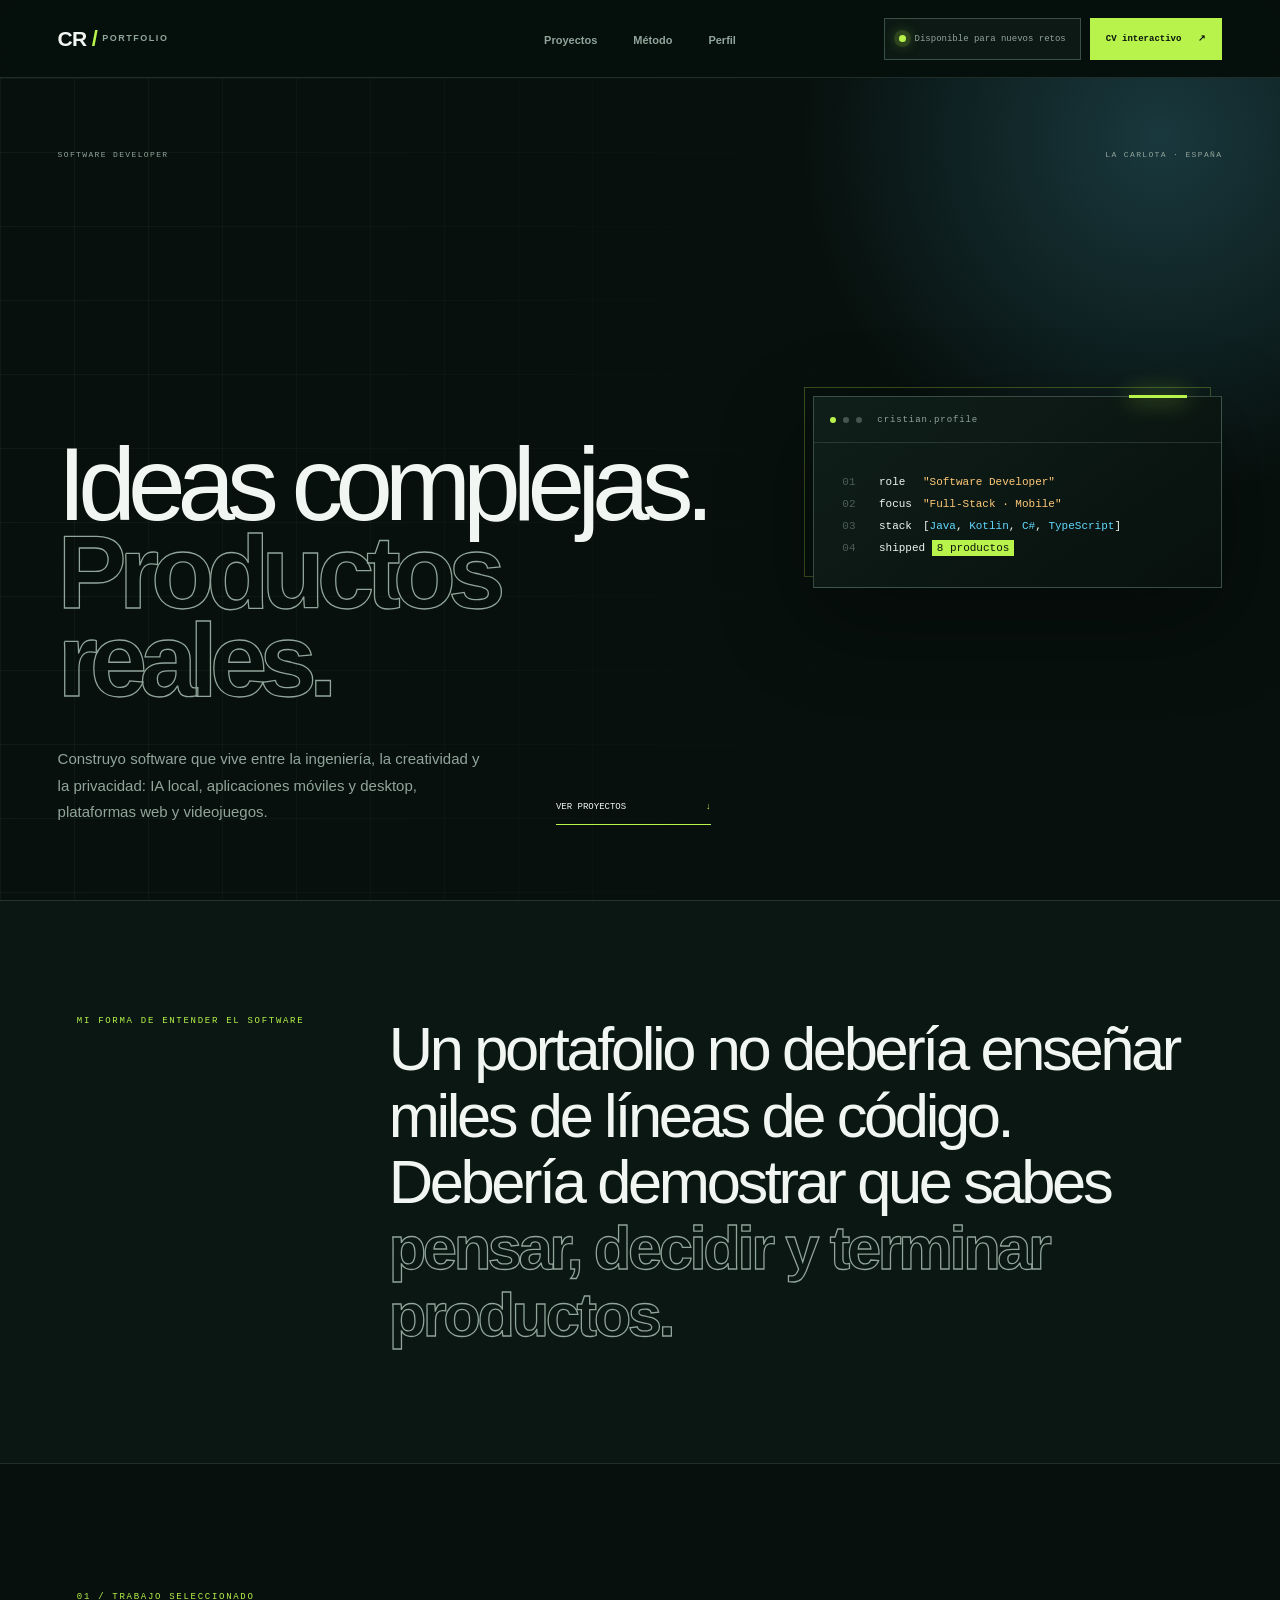
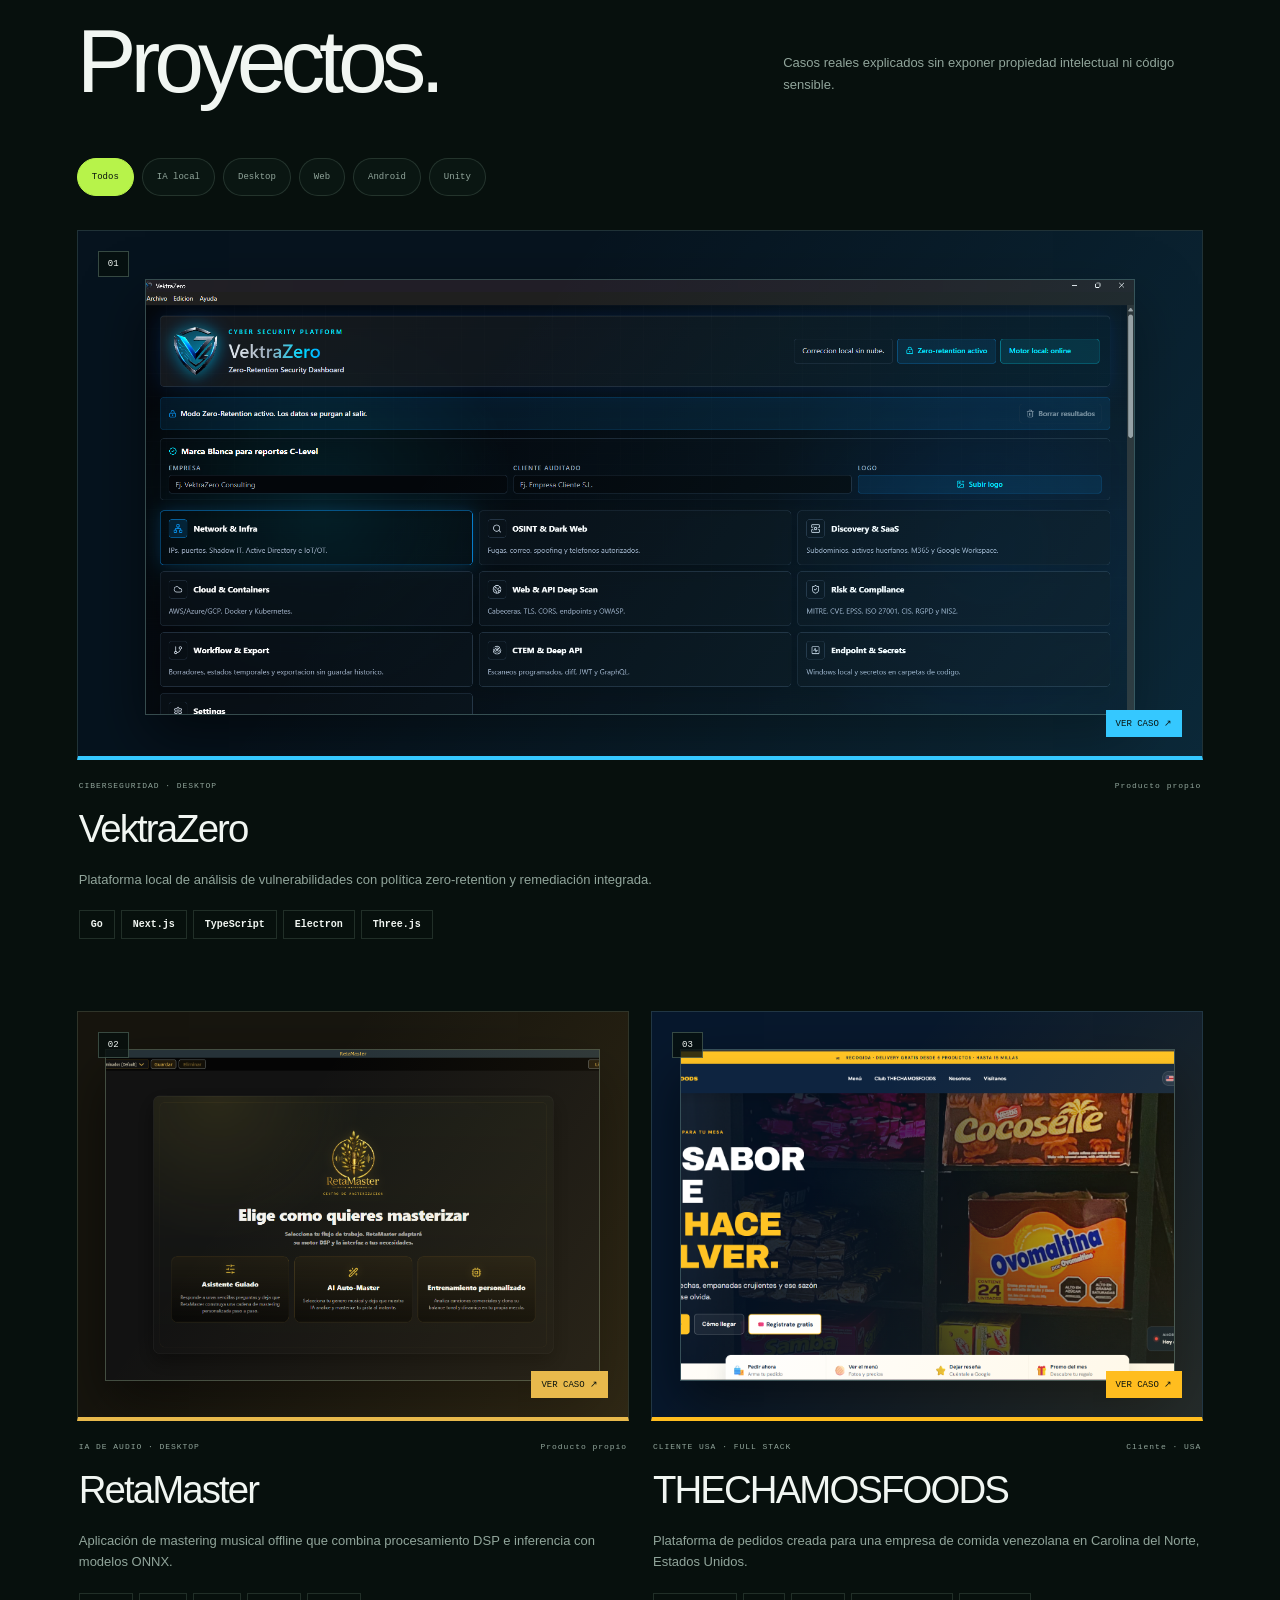
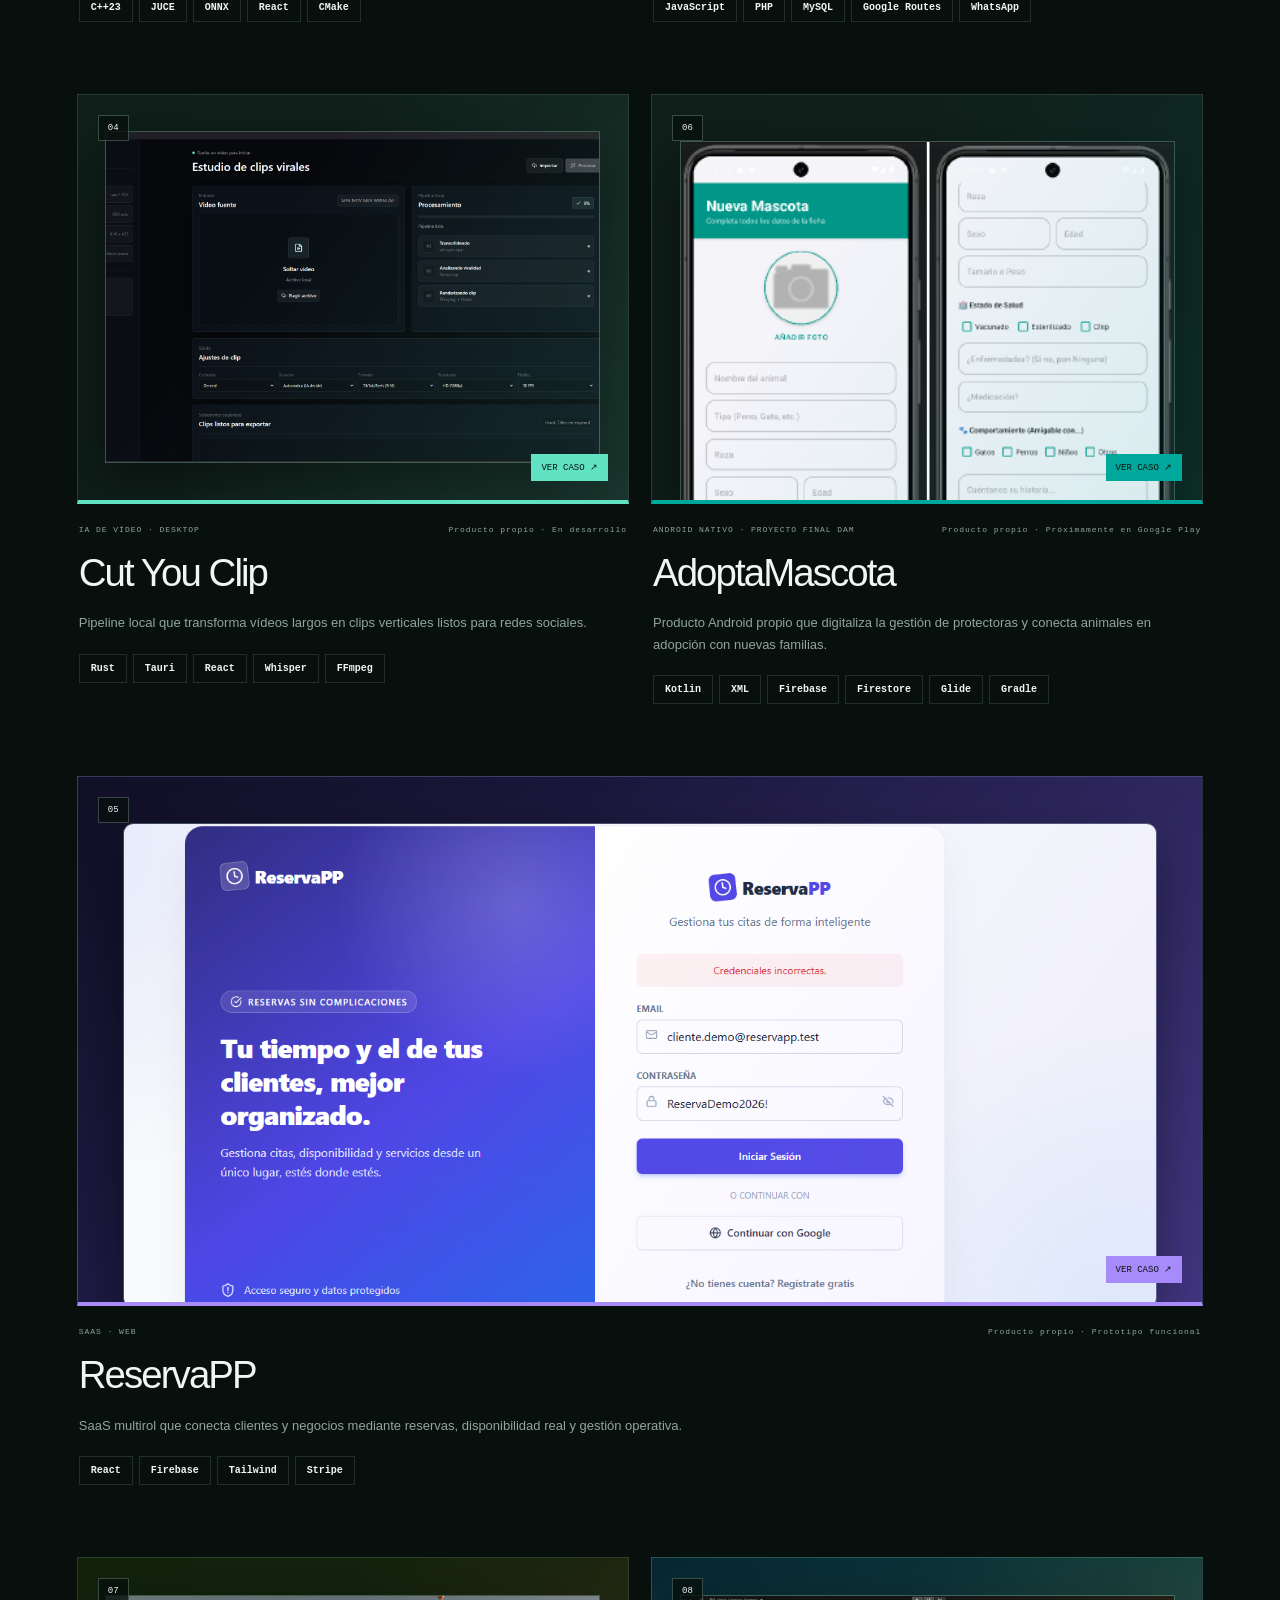
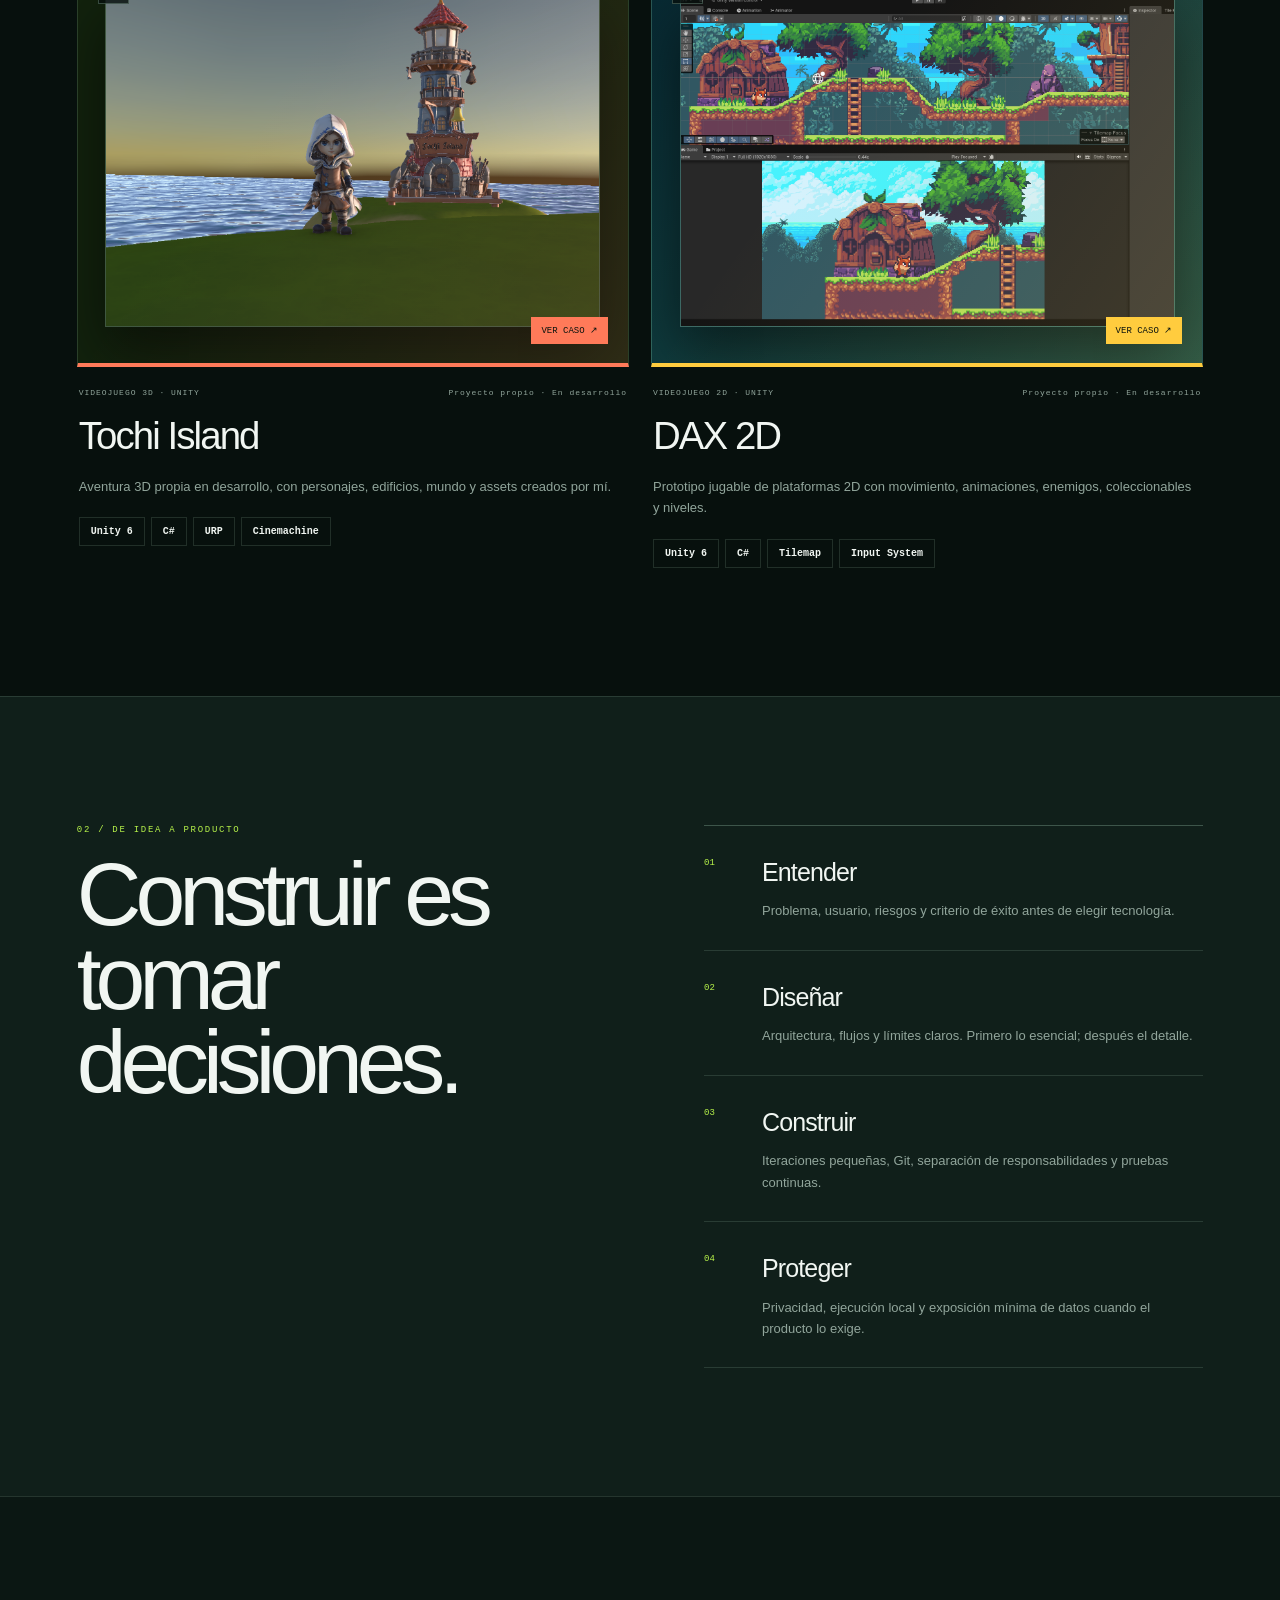
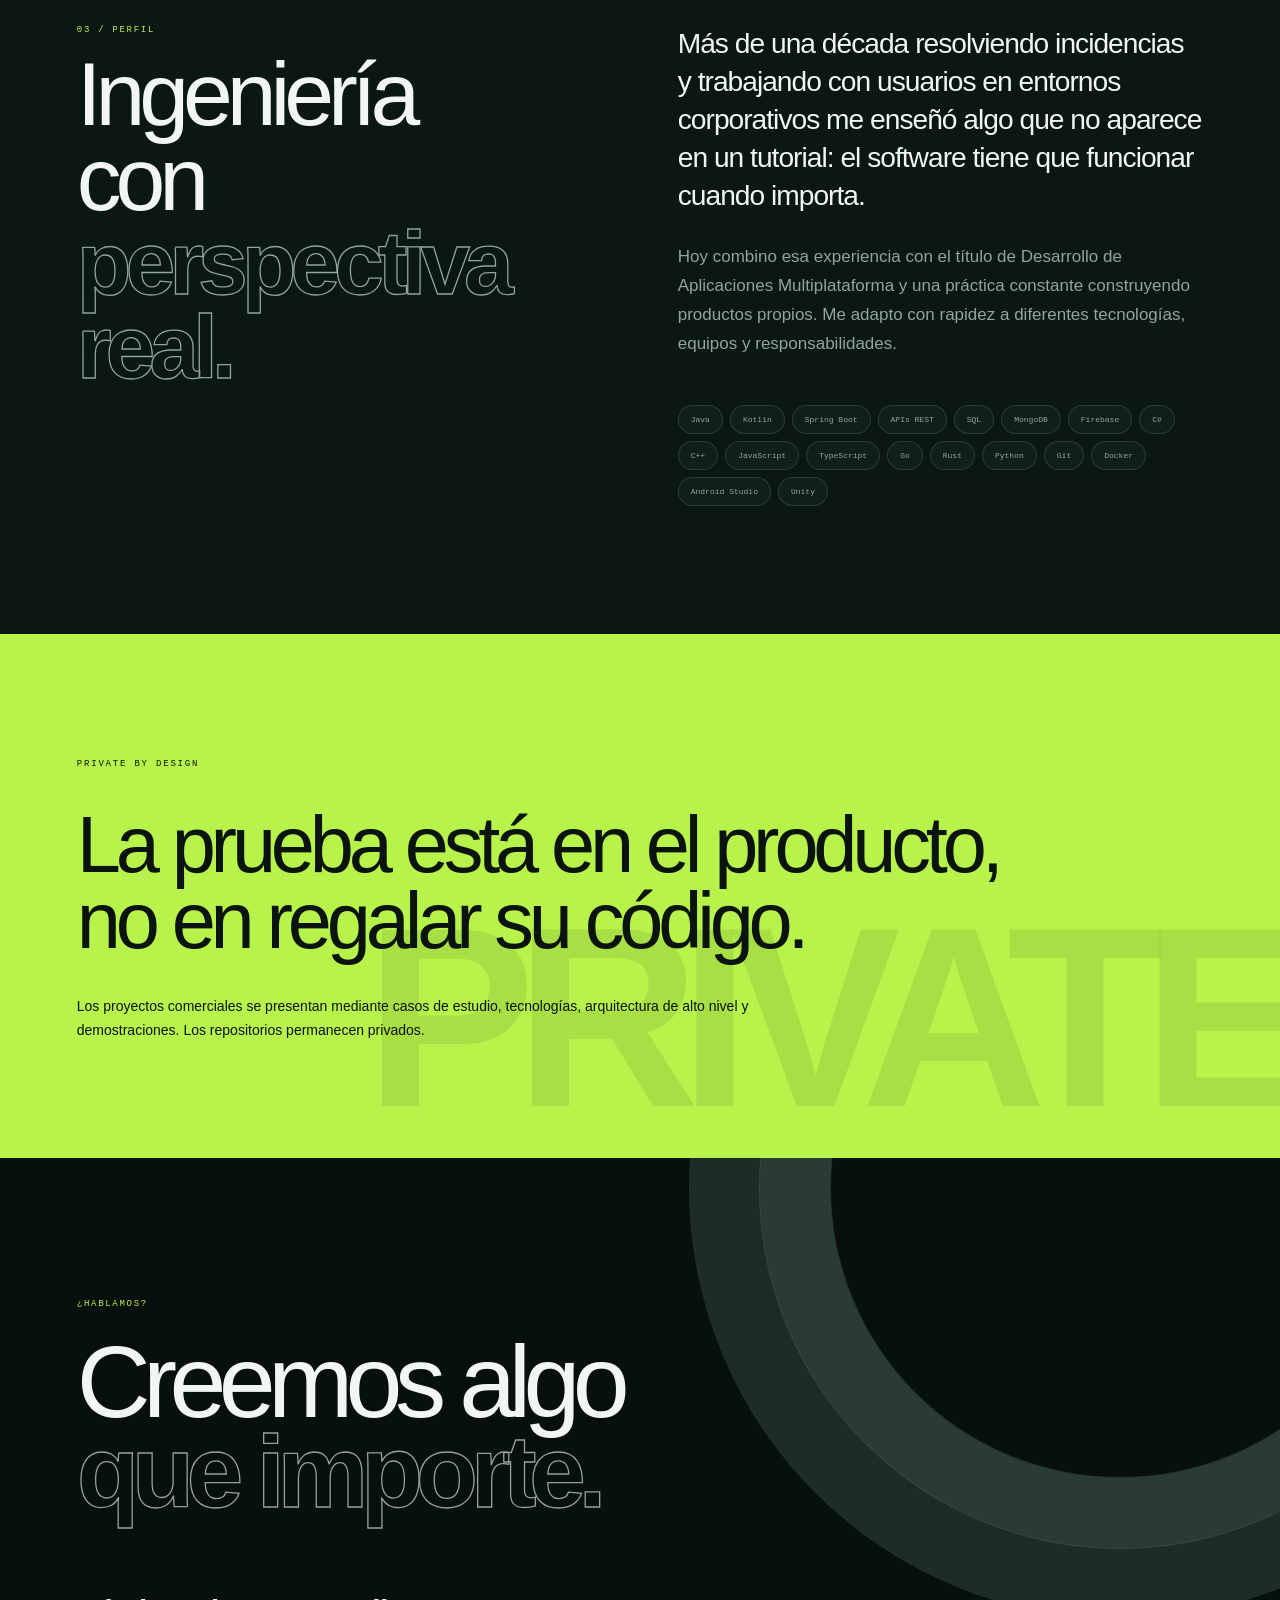
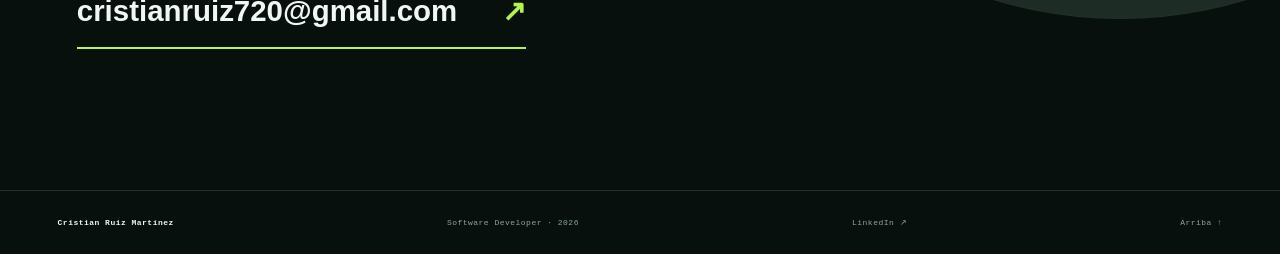
==== commit fb514b9f: "Mejorar legibilidad del CV y portafolio" ====
--- a/portafolio/index.html
+++ b/portafolio/index.html
@@ -6,8 +6,8 @@
     <meta name="description" content="Portafolio profesional de Cristian Ruiz Martínez: full-stack, Android, IA local, aplicaciones desktop, plataformas web y videojuegos." />
     <meta name="theme-color" content="#101411" />
     <title>Cristian Ruiz Martínez · Portafolio</title>
-    <script type="module" crossorigin src="/portafolio/assets/index-CWx3OdxQ.js"></script>
-    <link rel="stylesheet" crossorigin href="/portafolio/assets/index-nExFd4MC.css">
+    <script type="module" crossorigin src="/portafolio/assets/index-CUPi5j9b.js"></script>
+    <link rel="stylesheet" crossorigin href="/portafolio/assets/index-DCBCK02L.css">
   </head>
   <body>
     <div id="root"></div>
--- a/portafolio/assets/index-DCBCK02L.css
+++ b/portafolio/assets/index-DCBCK02L.css
@@ -0,0 +1,2 @@
+/*! tailwindcss v4.2.1 | MIT License | https://tailwindcss.com */
+@layer properties{@supports (((-webkit-hyphens:none)) and (not (margin-trim:inline))) or ((-moz-orient:inline) and (not (color:rgb(from red r g b)))){*,:before,:after,::backdrop{--tw-blur:initial;--tw-brightness:initial;--tw-contrast:initial;--tw-grayscale:initial;--tw-hue-rotate:initial;--tw-invert:initial;--tw-opacity:initial;--tw-saturate:initial;--tw-sepia:initial;--tw-drop-shadow:initial;--tw-drop-shadow-color:initial;--tw-drop-shadow-alpha:100%;--tw-drop-shadow-size:initial}}}@layer theme{:root,:host{--font-sans:ui-sans-serif, system-ui, sans-serif, "Apple Color Emoji", "Segoe UI Emoji", "Segoe UI Symbol", "Noto Color Emoji";--font-mono:ui-monospace, SFMono-Regular, Menlo, Monaco, Consolas, "Liberation Mono", "Courier New", monospace;--spacing:.25rem;--default-font-family:var(--font-sans);--default-mono-font-family:var(--font-mono)}}@layer base{*,:after,:before,::backdrop{box-sizing:border-box;border:0 solid;margin:0;padding:0}::file-selector-button{box-sizing:border-box;border:0 solid;margin:0;padding:0}html,:host{-webkit-text-size-adjust:100%;tab-size:4;line-height:1.5;font-family:var(--default-font-family,ui-sans-serif, system-ui, sans-serif, "Apple Color Emoji", "Segoe UI Emoji", "Segoe UI Symbol", "Noto Color Emoji");font-feature-settings:var(--default-font-feature-settings,normal);font-variation-settings:var(--default-font-variation-settings,normal);-webkit-tap-highlight-color:transparent}hr{height:0;color:inherit;border-top-width:1px}abbr:where([title]){-webkit-text-decoration:underline dotted;text-decoration:underline dotted}h1,h2,h3,h4,h5,h6{font-size:inherit;font-weight:inherit}a{color:inherit;-webkit-text-decoration:inherit;-webkit-text-decoration:inherit;-webkit-text-decoration:inherit;-webkit-text-decoration:inherit;text-decoration:inherit}b,strong{font-weight:bolder}code,kbd,samp,pre{font-family:var(--default-mono-font-family,ui-monospace, SFMono-Regular, Menlo, Monaco, Consolas, "Liberation Mono", "Courier New", monospace);font-feature-settings:var(--default-mono-font-feature-settings,normal);font-variation-settings:var(--default-mono-font-variation-settings,normal);font-size:1em}small{font-size:80%}sub,sup{vertical-align:baseline;font-size:75%;line-height:0;position:relative}sub{bottom:-.25em}sup{top:-.5em}table{text-indent:0;border-color:inherit;border-collapse:collapse}:-moz-focusring{outline:auto}progress{vertical-align:baseline}summary{display:list-item}ol,ul,menu{list-style:none}img,svg,video,canvas,audio,iframe,embed,object{vertical-align:middle;display:block}img,video{max-width:100%;height:auto}button,input,select,optgroup,textarea{font:inherit;font-feature-settings:inherit;font-variation-settings:inherit;letter-spacing:inherit;color:inherit;opacity:1;background-color:#0000;border-radius:0}::file-selector-button{font:inherit;font-feature-settings:inherit;font-variation-settings:inherit;letter-spacing:inherit;color:inherit;opacity:1;background-color:#0000;border-radius:0}:where(select:is([multiple],[size])) optgroup{font-weight:bolder}:where(select:is([multiple],[size])) optgroup option{padding-inline-start:20px}::file-selector-button{margin-inline-end:4px}::placeholder{opacity:1}@supports (not ((-webkit-appearance:-apple-pay-button))) or (contain-intrinsic-size:1px){::placeholder{color:currentColor}@supports (color:color-mix(in lab, red, red)){::placeholder{color:color-mix(in oklab, currentcolor 50%, transparent)}}}textarea{resize:vertical}::-webkit-search-decoration{-webkit-appearance:none}::-webkit-date-and-time-value{min-height:1lh;text-align:inherit}::-webkit-datetime-edit{display:inline-flex}::-webkit-datetime-edit-fields-wrapper{padding:0}::-webkit-datetime-edit{padding-block:0}::-webkit-datetime-edit-year-field{padding-block:0}::-webkit-datetime-edit-month-field{padding-block:0}::-webkit-datetime-edit-day-field{padding-block:0}::-webkit-datetime-edit-hour-field{padding-block:0}::-webkit-datetime-edit-minute-field{padding-block:0}::-webkit-datetime-edit-second-field{padding-block:0}::-webkit-datetime-edit-millisecond-field{padding-block:0}::-webkit-datetime-edit-meridiem-field{padding-block:0}::-webkit-calendar-picker-indicator{line-height:1}:-moz-ui-invalid{box-shadow:none}button,input:where([type=button],[type=reset],[type=submit]){appearance:button}::file-selector-button{appearance:button}::-webkit-inner-spin-button{height:auto}::-webkit-outer-spin-button{height:auto}[hidden]:where(:not([hidden=until-found])){display:none!important}}@layer components;@layer utilities{.visible{visibility:visible}.relative{position:relative}.start{inset-inline-start:var(--spacing)}.table{display:table}.filter{filter:var(--tw-blur,) var(--tw-brightness,) var(--tw-contrast,) var(--tw-grayscale,) var(--tw-hue-rotate,) var(--tw-invert,) var(--tw-saturate,) var(--tw-sepia,) var(--tw-drop-shadow,)}}:root{--bg:#07100d;--bg-soft:#0b1713;--surface:#101f1a;--surface-2:#142720;--ink:#f1f6f2;--muted:#91a59b;--line:#cdffe021;--line-strong:#cdffe03d;--acid:#b7f34a;--acid-strong:#91d826;--acid-ink:#0a130e;--blue:#62d8ff;--warm:#ffc978;--nav:#07100dd1;--shadow:0 32px 90px #00000061}*{box-sizing:border-box}html{scroll-behavior:smooth;background:var(--bg)}body{color:var(--ink);background:var(--bg);font-family:var(--font-sans), sans-serif;margin:0;overflow-x:hidden}::selection{color:var(--acid-ink);background:var(--acid)}button,a{color:inherit;font:inherit}a{text-decoration:none}button{cursor:pointer}:focus-visible{outline:2px solid var(--acid);outline-offset:4px}.label{color:var(--acid);font:500 9px var(--font-mono);letter-spacing:.19em;margin:0}nav{z-index:30;border-bottom:1px solid var(--line);background:var(--nav);-webkit-backdrop-filter:blur(20px)saturate(150%);backdrop-filter:blur(20px)saturate(150%);grid-template-columns:1fr auto 1fr;align-items:center;height:78px;padding:0 clamp(22px,4.5vw,78px);display:grid;position:sticky;top:0}.logo{letter-spacing:-.04em;align-items:center;width:max-content;font-weight:900;display:inline-flex}.logo b{font-size:21px}.logo span{color:var(--acid);margin:0 5px;font-size:22px}.logo small{color:var(--muted);letter-spacing:.17em;font-size:9px}.navLinks{align-items:center;gap:36px;display:flex}.navLinks a{color:var(--muted);padding:30px 0 27px;font-size:11px;font-weight:750;position:relative}.navLinks a:after{content:"";background:var(--acid);height:2px;transition:right .22s;position:absolute;bottom:-1px;left:0;right:100%}.navLinks a:hover{color:var(--ink)}.navLinks a:hover:after{right:0}.navActions{justify-self:end;align-items:center;gap:9px;display:flex}.available,.cvAccess{border:1px solid var(--line-strong);min-height:42px;font:500 9px var(--font-mono);align-items:center;display:inline-flex}.available{color:var(--muted);background:var(--surface);padding:0 14px}@supports (color:color-mix(in lab, red, red)){.available{background:color-mix(in srgb, var(--surface) 66%, transparent)}}.available i{background:var(--acid);width:7px;height:7px;box-shadow:0 0 0 5px var(--acid), 0 0 14px var(--acid);border-radius:50%;margin-right:9px}@supports (color:color-mix(in lab, red, red)){.available i{box-shadow:0 0 0 5px color-mix(in srgb, var(--acid) 12%, transparent), 0 0 14px var(--acid)}}.cvAccess{color:var(--acid-ink);background:var(--acid);border-color:var(--acid);gap:17px;padding:0 15px;font-weight:700;transition:transform .2s}.cvAccess:hover{transform:translateY(-2px)}header{isolation:isolate;grid-template-rows:auto 1fr auto;grid-template-columns:minmax(0,1.15fr) minmax(380px,.72fr);column-gap:clamp(55px,8vw,145px);min-height:calc(100svh - 78px);padding:clamp(65px,8vh,105px) clamp(22px,4.5vw,78px) 75px;display:grid;position:relative;overflow:hidden}header:before{content:"";z-index:-2;opacity:.35;background-image:linear-gradient(var(--line) 1px, transparent 1px), linear-gradient(90deg, var(--line) 1px, transparent 1px);background-size:74px 74px;position:absolute;inset:0;-webkit-mask-image:linear-gradient(90deg,#000,#0000 72%);mask-image:linear-gradient(90deg,#000,#0000 72%)}header:after{content:"";z-index:-3;background:radial-gradient(circle, var(--blue), transparent 67%);border-radius:50%;width:760px;height:760px;position:absolute;top:-320px;right:-260px}@supports (color:color-mix(in lab, red, red)){header:after{background:radial-gradient(circle, color-mix(in srgb, var(--blue) 20%, transparent), transparent 67%)}}.heroMeta{color:var(--muted);font:500 8px var(--font-mono);letter-spacing:.17em;grid-column:1/-1;justify-content:space-between;display:flex}header h1{letter-spacing:-.078em;align-self:end;max-width:1020px;margin:50px 0 42px;font-size:clamp(67px,8.1vw,128px);line-height:.85}header h1 em,.manifesto em,.contact em,.profileLead em{color:#0000;font-family:var(--font-sans), sans-serif;-webkit-text-stroke:1.3px var(--muted);font-style:normal;font-weight:800}.heroRow{grid-column:1;align-items:flex-end;gap:clamp(35px,5vw,80px);display:flex}.heroRow p{max-width:570px;color:var(--muted);margin:0;font-size:15px;line-height:1.75}.heroRow a{border-bottom:1px solid var(--acid);min-width:155px;color:var(--ink);font:500 9px var(--font-mono);justify-content:space-between;padding:12px 0;display:flex}.heroRow b{color:var(--acid)}.terminal{border:1px solid var(--line-strong);background:linear-gradient(145deg, var(--surface), var(--bg));width:100%;max-width:500px;box-shadow:var(--shadow);font:400 11px/2 var(--font-mono);grid-area:2/2/4;place-self:center end;position:relative}.terminal:before{content:"";z-index:-1;border:1px solid var(--acid);position:absolute;inset:-10px 10px 10px -10px}@supports (color:color-mix(in lab, red, red)){.terminal:before{border:1px solid color-mix(in srgb, var(--acid) 28%, transparent)}}.terminal:after{content:"";background:var(--acid);width:58px;height:3px;box-shadow:0 0 22px var(--acid);position:absolute;top:-2px;right:34px}.terminalBar{border-bottom:1px solid var(--line);align-items:center;gap:7px;height:46px;padding:0 16px;display:flex}.terminalBar i{background:var(--muted);opacity:.42;border-radius:50%;width:6px;height:6px}.terminalBar i:first-child{background:var(--acid);opacity:1}.terminalBar span{color:var(--muted);letter-spacing:.1em;margin-left:8px;font-size:9px}.terminal code{color:var(--ink);padding:28px;display:grid}.terminal code span{white-space:nowrap}.terminal code span b{width:30px;color:var(--muted);display:inline-block}@supports (color:color-mix(in lab, red, red)){.terminal code span b{color:color-mix(in srgb, var(--muted) 48%, transparent)}}.terminal code span b{font-weight:400}.terminal em{color:var(--warm);font-style:normal}.terminal strong{color:var(--blue);font-weight:400}.terminal mark{color:var(--acid-ink);background:var(--acid);padding:2px 5px}.manifesto{border-top:1px solid var(--line);background:var(--bg-soft);grid-template-columns:.7fr 2.3fr;gap:5vw;padding:clamp(85px,9vw,145px) clamp(22px,6vw,110px);display:grid}.manifesto>p:last-child{letter-spacing:-.055em;max-width:1120px;margin:0;font-size:clamp(34px,4.8vw,72px);line-height:1.08}.projects,.method,.profile{border-top:1px solid var(--line);padding:clamp(90px,10vw,155px) clamp(22px,6vw,110px)}.projects{background:var(--bg)}.sectionHead{justify-content:space-between;align-items:flex-end;gap:60px;display:flex}.sectionHead h2,.method h2,.profile h2{letter-spacing:-.068em;margin:17px 0 0;font-size:clamp(52px,7vw,102px);line-height:.94}.sectionHead>p{max-width:420px;color:var(--muted);margin:0 0 7px;font-size:13px;line-height:1.7}.filters{flex-wrap:wrap;gap:8px;margin:55px 0 34px;display:flex}.filters button{border:1px solid var(--line);min-height:38px;color:var(--muted);background:var(--surface);border-radius:99px;padding:0 14px}@supports (color:color-mix(in lab, red, red)){.filters button{background:color-mix(in srgb, var(--surface) 48%, transparent)}}.filters button{font:500 9px var(--font-mono);transition:all .2s}.filters button:hover{color:var(--ink);border-color:var(--line-strong)}.filters .active{color:var(--acid-ink);border-color:var(--acid);background:var(--acid)}.projectGrid{grid-template-columns:repeat(2,minmax(0,1fr));grid-auto-flow:dense;gap:72px 22px;display:grid}.projectGrid article.wide{grid-column:1/-1}.projectButton{width:100%;color:var(--ink);text-align:left;background:0 0;border:0;padding:0}.projectVisual{border:1px solid var(--line);border-bottom:4px solid var(--accent);background:var(--surface);place-items:center;height:410px;transition:transform .3s,border-color .3s;display:grid;position:relative;overflow:hidden}.wide .projectVisual{height:530px}.projectButton:hover .projectVisual{border-color:var(--accent);transform:translateY(-7px)}@supports (color:color-mix(in lab, red, red)){.projectButton:hover .projectVisual{border-color:color-mix(in srgb, var(--accent) 58%, var(--line))}}.projectVisual:after{content:"";z-index:1;pointer-events:none;background:linear-gradient(125deg, transparent 34%, var(--accent));position:absolute;inset:0}@supports (color:color-mix(in lab, red, red)){.projectVisual:after{background:linear-gradient(125deg, transparent 34%, color-mix(in srgb, var(--accent) 12%, transparent))}}.projectVisual img{z-index:1;object-fit:cover;object-position:top;border:1px solid var(--line-strong);width:90%;height:82%;position:relative;box-shadow:0 25px 55px #00000085}.wide .projectVisual img{width:88%;height:82%}.projectIndex,.caseCta{z-index:3;color:var(--ink);font:500 9px var(--font-mono);position:absolute}.projectIndex{border:1px solid var(--line-strong);background:var(--bg);padding:7px 9px;top:20px;left:20px}@supports (color:color-mix(in lab, red, red)){.projectIndex{background:color-mix(in srgb, var(--bg) 80%, transparent)}}.caseCta{color:var(--acid-ink);background:var(--accent);padding:8px 10px;bottom:19px;right:20px}.mockVisual{background:radial-gradient(circle at 70% 30%, var(--accent), var(--surface) 58%, var(--bg))}@supports (color:color-mix(in lab, red, red)){.mockVisual{background:radial-gradient(circle at 70% 30%, color-mix(in srgb, var(--accent) 52%, #5650db), var(--surface) 58%, var(--bg))}}.reservationMock{z-index:1;border:1px solid var(--line-strong);color:#181b17;background:#f4f7f3;width:68%;height:68%;padding:28px;position:relative;transform:rotate(-2deg);box-shadow:0 25px 45px #0008}.reservationMock>span{color:#5046d8;font-size:25px;font-weight:800}.reservationMock>div{grid-template-columns:repeat(3,1fr);gap:11px;margin:34px 0;display:grid}.reservationMock i{background:#e3e5ee;border-radius:4px;height:82px}.reservationMock b{color:#fff;text-align:center;background:#554bdc;border-radius:4px;padding:11px;display:block}.projectText{padding:21px 2px 0}.projectText>div{justify-content:space-between;gap:20px;display:flex}.projectText>div p,.projectText small{color:var(--muted);font:500 8px var(--font-mono);letter-spacing:.12em;margin:0}.projectText h3{letter-spacing:-.05em;margin:10px 0 11px;font-size:clamp(29px,3vw,43px)}.projectText>p{max-width:650px;color:var(--muted);margin:0 0 20px;font-size:13px;line-height:1.65}.projectText ul{flex-wrap:wrap;gap:6px;margin:0;padding:0;list-style:none;display:flex}.projectText li{border:1px solid var(--line);color:var(--ink);font:600 10px var(--font-mono);padding:8px 11px}.projectButton[data-project=thechamosfoods] .projectVisual{background:#07182d}.projectButton[data-project=vektrazero] .projectVisual{background:#06131e}.projectButton[data-project=retamaster] .projectVisual{background:#17150e}.projectButton[data-project=reservapp] .projectVisual{background:linear-gradient(145deg,#111026,#342a72)}.projectButton[data-project=reservapp] .projectVisual img{object-fit:cover;object-position:center;border-radius:10px;width:92%;height:84%}.projectButton[data-project=tochi-island] .projectVisual{background:#12220d}.projectButton[data-project=dax-2d] .projectVisual{background:linear-gradient(145deg,#072832,#174c47)}.method{background:var(--surface);grid-template-columns:1fr 1fr;gap:clamp(70px,10vw,170px);display:grid}.method ol{border-top:1px solid var(--line-strong);margin:0;padding:0;list-style:none}.method li{border-bottom:1px solid var(--line);grid-template-columns:58px 1fr;padding:28px 0;display:grid}.method li>span{color:var(--acid);font:500 9px var(--font-mono);padding-top:4px}.method h3{letter-spacing:-.035em;margin:0;font-size:25px}.method li p{max-width:550px;color:var(--muted);margin:9px 0 0;font-size:13px;line-height:1.65}.profile{background:var(--bg-soft);grid-template-columns:.9fr 1fr;gap:clamp(70px,10vw,170px);display:grid}.profileCopy>p{color:var(--muted);margin:0 0 28px;font-size:17px;line-height:1.7}.profileCopy>p:first-child{color:var(--ink);letter-spacing:-.035em;font-size:clamp(23px,2.2vw,36px);line-height:1.35}.stack{flex-wrap:wrap;gap:7px;margin-top:46px;display:flex}.stack span{border:1px solid var(--line);color:var(--muted);background:var(--surface);font:500 8px var(--font-mono);border-radius:99px;padding:9px 12px}.privacy{color:var(--acid-ink);background:var(--acid);margin:0;padding:clamp(80px,9vw,140px) clamp(22px,6vw,110px);position:relative;overflow:hidden}.privacy:after{content:"PRIVATE";color:var(--acid-ink);position:absolute;bottom:-4vw;right:-1vw}@supports (color:color-mix(in lab, red, red)){.privacy:after{color:color-mix(in srgb, var(--acid-ink) 9%, transparent)}}.privacy:after{letter-spacing:-.08em;font-size:clamp(120px,20vw,340px);font-weight:900}.privacy>*{z-index:1;position:relative}.privacy>span{font:500 9px var(--font-mono);letter-spacing:.2em}.privacy h2{letter-spacing:-.065em;max-width:1100px;margin:34px 0;font-size:clamp(43px,6.2vw,94px);line-height:.96}.privacy p{max-width:680px;margin:0;font-size:14px;line-height:1.75}.contact{background:var(--bg);padding:clamp(95px,11vw,175px) clamp(22px,6vw,110px);position:relative;overflow:hidden}.contact:before{content:"";border:1px solid var(--line);width:580px;height:580px;box-shadow:0 0 0 70px var(--surface), 0 0 0 71px var(--line), 0 0 0 140px var(--surface), 0 0 0 141px var(--line);border-radius:50%;position:absolute;top:-260px;right:-130px}@supports (color:color-mix(in lab, red, red)){.contact:before{box-shadow:0 0 0 70px color-mix(in srgb, var(--surface) 28%, transparent), 0 0 0 71px var(--line), 0 0 0 140px color-mix(in srgb, var(--surface) 16%, transparent), 0 0 0 141px var(--line)}}.contact>*{z-index:1;position:relative}.contact h2{letter-spacing:-.075em;margin:28px 0 58px;font-size:clamp(59px,8vw,125px);line-height:.88}.contact a{border-bottom:2px solid var(--acid);align-items:center;gap:45px;padding:14px 0;font-size:clamp(16px,2.3vw,30px);font-weight:750;display:inline-flex}.contact a span{color:var(--acid)}footer{border-top:1px solid var(--line);color:var(--muted);background:var(--bg);font:500 8px var(--font-mono);letter-spacing:.06em;justify-content:space-between;gap:25px;padding:27px clamp(22px,4.5vw,78px);display:flex}footer b{color:var(--ink)}.modalBackdrop{z-index:60;-webkit-backdrop-filter:blur(12px);backdrop-filter:blur(12px);background:#020705e6;place-items:center;padding:28px;display:grid;position:fixed;inset:0}.caseModal{border:1px solid var(--line-strong);border-top:5px solid var(--accent);width:min(1180px,100%);max-height:92vh;color:var(--ink);background:var(--bg-soft);padding:clamp(34px,4vw,64px);position:relative;overflow:auto;box-shadow:0 35px 100px #000}.close{border:1px solid var(--line);width:43px;height:43px;color:var(--ink);background:var(--surface);border-radius:50%;place-items:center;font-size:27px;line-height:1;display:grid;position:absolute;top:16px;right:20px}.close:hover{color:var(--acid-ink);background:var(--accent)}.caseModal>h2{letter-spacing:-.065em;margin:16px 65px 24px 0;font-size:clamp(50px,7vw,92px);line-height:.9}.caseIntro{max-width:820px;color:var(--muted);margin:0;font-size:clamp(17px,2vw,22px);line-height:1.65}.caseColumns{border-top:1px solid var(--line);grid-template-columns:1.5fr 1fr;gap:65px;margin-top:48px;padding-top:35px;display:grid}.caseColumns h3{color:var(--acid);font:500 10px var(--font-mono);letter-spacing:.12em;text-transform:uppercase}.caseColumns ul{color:var(--muted);padding-left:19px;font-size:13px;line-height:2}.caseTech{flex-wrap:wrap;gap:7px;display:flex}.caseTech span{border:1px solid var(--line);color:var(--ink);font:600 10px var(--font-mono);padding:9px 12px}.caseLink{border-bottom:1px solid var(--accent);font:500 10px var(--font-mono);margin-top:25px;padding-bottom:6px;display:inline-block}.privateTag{color:var(--acid);font:500 8px var(--font-mono);margin-top:19px}.caseGallery{grid-template-columns:1fr 1fr;gap:13px;margin-top:42px;display:grid}.caseGallery figure{border:1px solid var(--line);background:var(--surface);margin:0;overflow:hidden}.caseGallery figure.featured{grid-column:1/-1}.caseGallery figure>button{background:#030806;border:0;width:100%;padding:0;display:block;position:relative;overflow:hidden}.caseGallery img{aspect-ratio:16/8.5;object-fit:cover;object-position:top;width:100%;transition:transform .35s,opacity .35s;display:block}.caseGallery figure>button span{color:var(--acid-ink);background:var(--accent);font:500 8px var(--font-mono);opacity:0;padding:8px 10px;transition:all .25s;position:absolute;bottom:13px;right:13px;transform:translateY(8px)}.caseGallery figure>button:hover img{opacity:.78;transform:scale(1.025)}.caseGallery figure>button:hover span{opacity:1;transform:translateY(0)}.caseGallery figcaption{min-height:43px;color:var(--muted);font:500 8px/1.5 var(--font-mono);letter-spacing:.05em;text-transform:uppercase;padding:12px 14px}.imageLightbox{z-index:100;-webkit-backdrop-filter:blur(14px);backdrop-filter:blur(14px);background:#010403f5;place-items:center;padding:clamp(12px,3vw,44px);display:grid;position:fixed;inset:0}.lightboxInner{grid-template-rows:auto minmax(0,1fr) auto;width:min(1500px,100%);max-height:100%;display:grid}.lightboxTop{justify-content:space-between;align-items:flex-start;gap:25px;padding:0 0 14px;display:flex}.lightboxTop span{color:var(--acid);font:500 9px var(--font-mono);letter-spacing:.15em}.lightboxTop p{color:var(--muted);margin:6px 0 0;font-size:12px}.lightboxTop button{border:1px solid var(--line-strong);width:42px;height:42px;color:var(--ink);background:var(--surface);border-radius:50%;flex:none;place-items:center;font-size:27px;display:grid}.lightboxInner>img{object-fit:contain;border:1px solid var(--line);width:100%;height:100%;max-height:calc(100vh - 155px);box-shadow:var(--shadow);background:#020504;display:block}.lightboxControls{grid-template-columns:1fr auto 1fr;align-items:center;gap:18px;padding-top:14px;display:grid}.lightboxControls button{border:1px solid var(--line);width:max-content;color:var(--ink);background:var(--surface);font:500 9px var(--font-mono);padding:10px 13px}.lightboxControls button:last-child{justify-self:end}.lightboxControls span{color:var(--muted);font:500 9px var(--font-mono)}@media (width<=1120px){nav{grid-template-columns:1fr auto}.navLinks{display:none}header{grid-template-columns:1fr minmax(350px,.7fr);column-gap:55px}.available{display:none}}@media (width<=900px){header{grid-template-rows:auto;grid-template-columns:1fr;row-gap:30px;min-height:auto}.heroMeta,header h1,.heroRow,.terminal{grid-area:auto/1}header h1{margin:42px 0 18px}.terminal{justify-self:start;max-width:650px;margin-top:25px}.manifesto,.method,.profile{grid-template-columns:1fr}.sectionHead{display:block}.sectionHead>p{margin-top:28px}.projectGrid{grid-template-columns:1fr}.projectGrid article.wide{grid-column:auto}.wide .projectVisual{height:430px}.caseColumns{grid-template-columns:1fr;gap:26px}footer{flex-wrap:wrap}}@media (width<=600px){nav{height:68px;padding-inline:18px}.logo small{display:none}.cvAccess{min-height:39px;padding:0 11px;font-size:8px}header{padding:55px 18px 62px}.heroMeta span:last-child{display:none}header h1{font-size:clamp(57px,17vw,82px)}.heroRow{display:block}.heroRow a{margin-top:28px}.terminal{font-size:8.5px}.terminal:before{inset:-7px 7px 7px -7px}.terminal code{padding:20px 17px;overflow-x:auto}.manifesto,.projects,.method,.profile,.privacy,.contact{padding-left:18px;padding-right:18px}.filters{flex-wrap:nowrap;padding-bottom:8px;overflow-x:auto}.filters button{flex:none}.projectVisual,.wide .projectVisual{height:300px}.projectVisual img,.wide .projectVisual img{width:92%;height:78%}.reservationMock{width:80%;padding:17px}.reservationMock>div{margin:20px 0}.reservationMock i{height:52px}.privacy:after{opacity:.45}.contact:before{opacity:.42}footer{flex-direction:column;padding:25px 18px}.modalBackdrop{padding:0}.caseModal{border-bottom:0;border-left:0;border-right:0;min-height:100svh;max-height:100svh;padding:50px 18px 35px}.caseModal>h2{margin-right:50px}.caseGallery{grid-template-columns:1fr}.caseGallery figure.featured{grid-column:auto}.caseGallery figure>button span{opacity:1;transform:none}.imageLightbox{padding:10px}.lightboxTop p{font-size:10px}.lightboxControls button{font-size:8px}}@media (prefers-reduced-motion:reduce){html{scroll-behavior:auto}*,:before,:after{transition-duration:.01ms!important;animation-duration:.01ms!important;animation-iteration-count:1!important}}@property --tw-blur{syntax:"*";inherits:false}@property --tw-brightness{syntax:"*";inherits:false}@property --tw-contrast{syntax:"*";inherits:false}@property --tw-grayscale{syntax:"*";inherits:false}@property --tw-hue-rotate{syntax:"*";inherits:false}@property --tw-invert{syntax:"*";inherits:false}@property --tw-opacity{syntax:"*";inherits:false}@property --tw-saturate{syntax:"*";inherits:false}@property --tw-sepia{syntax:"*";inherits:false}@property --tw-drop-shadow{syntax:"*";inherits:false}@property --tw-drop-shadow-color{syntax:"*";inherits:false}@property --tw-drop-shadow-alpha{syntax:"<percentage>";inherits:false;initial-value:100%}@property --tw-drop-shadow-size{syntax:"*";inherits:false}
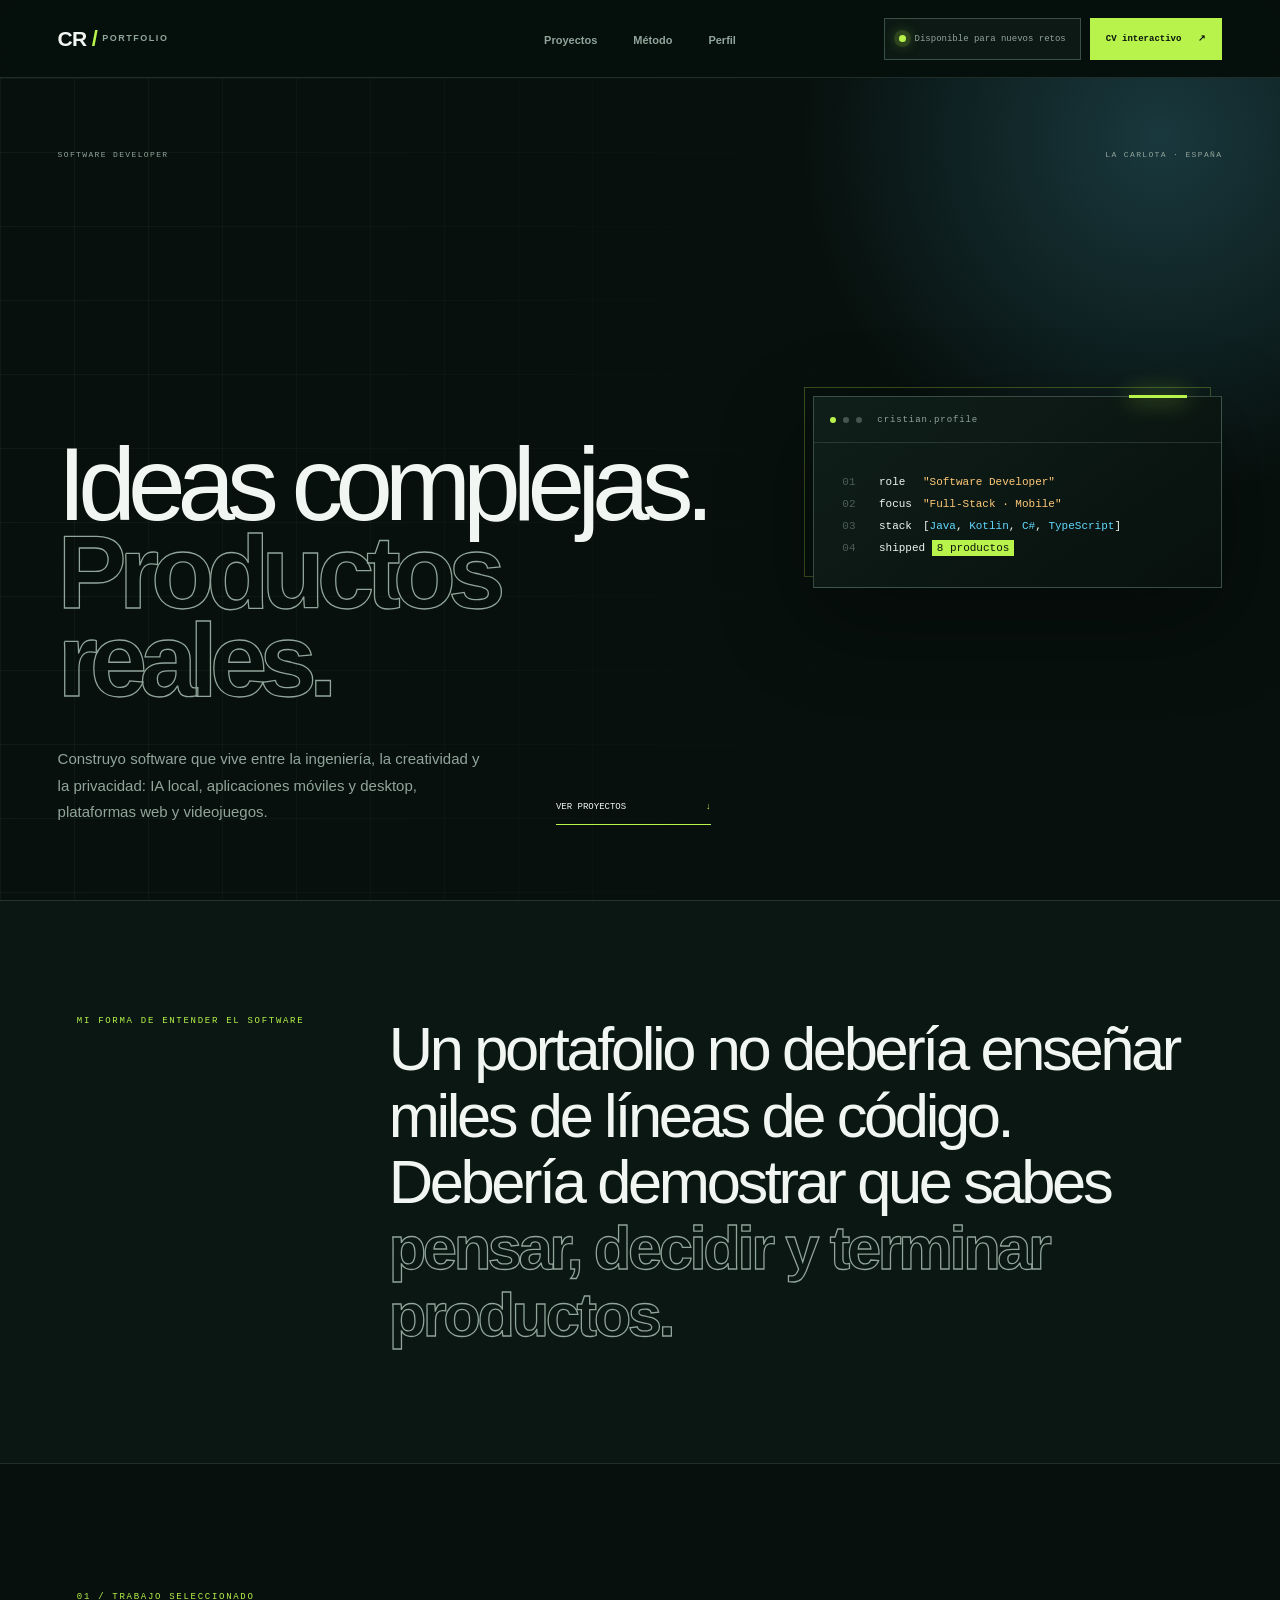
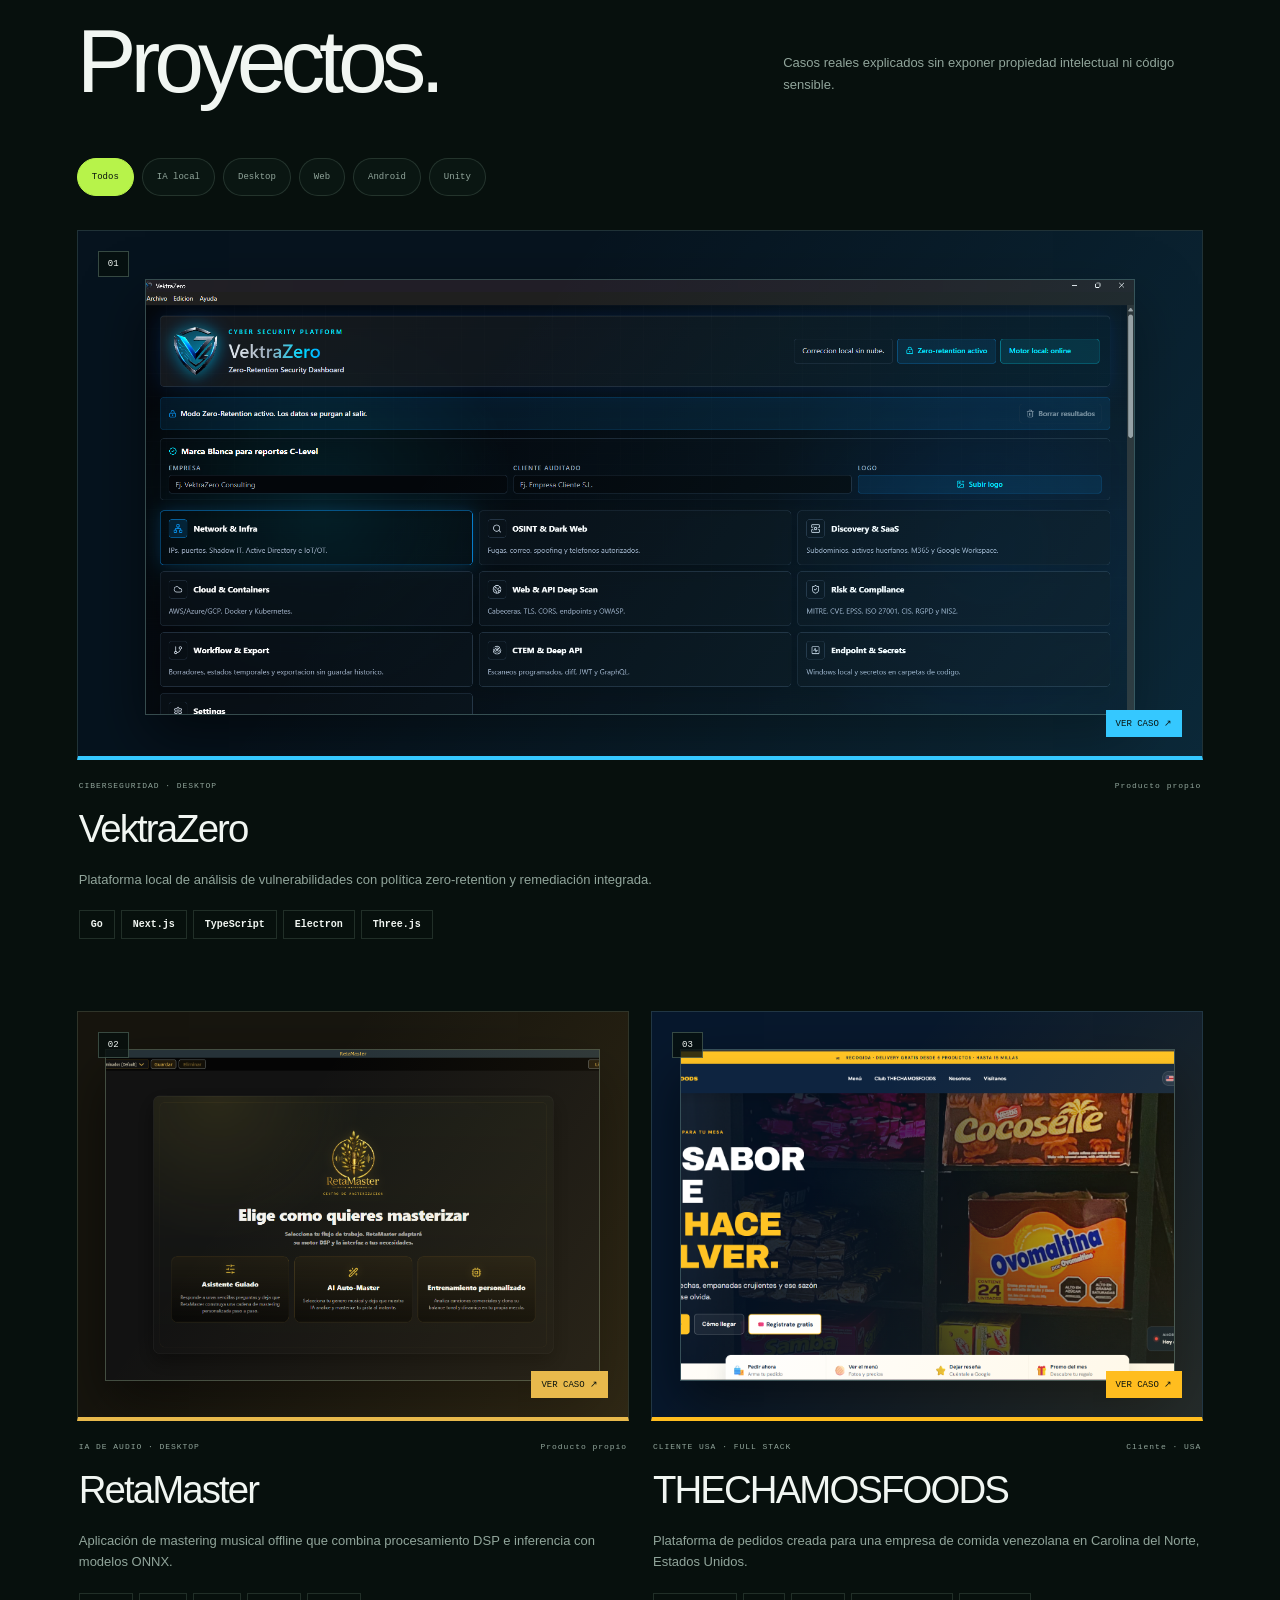
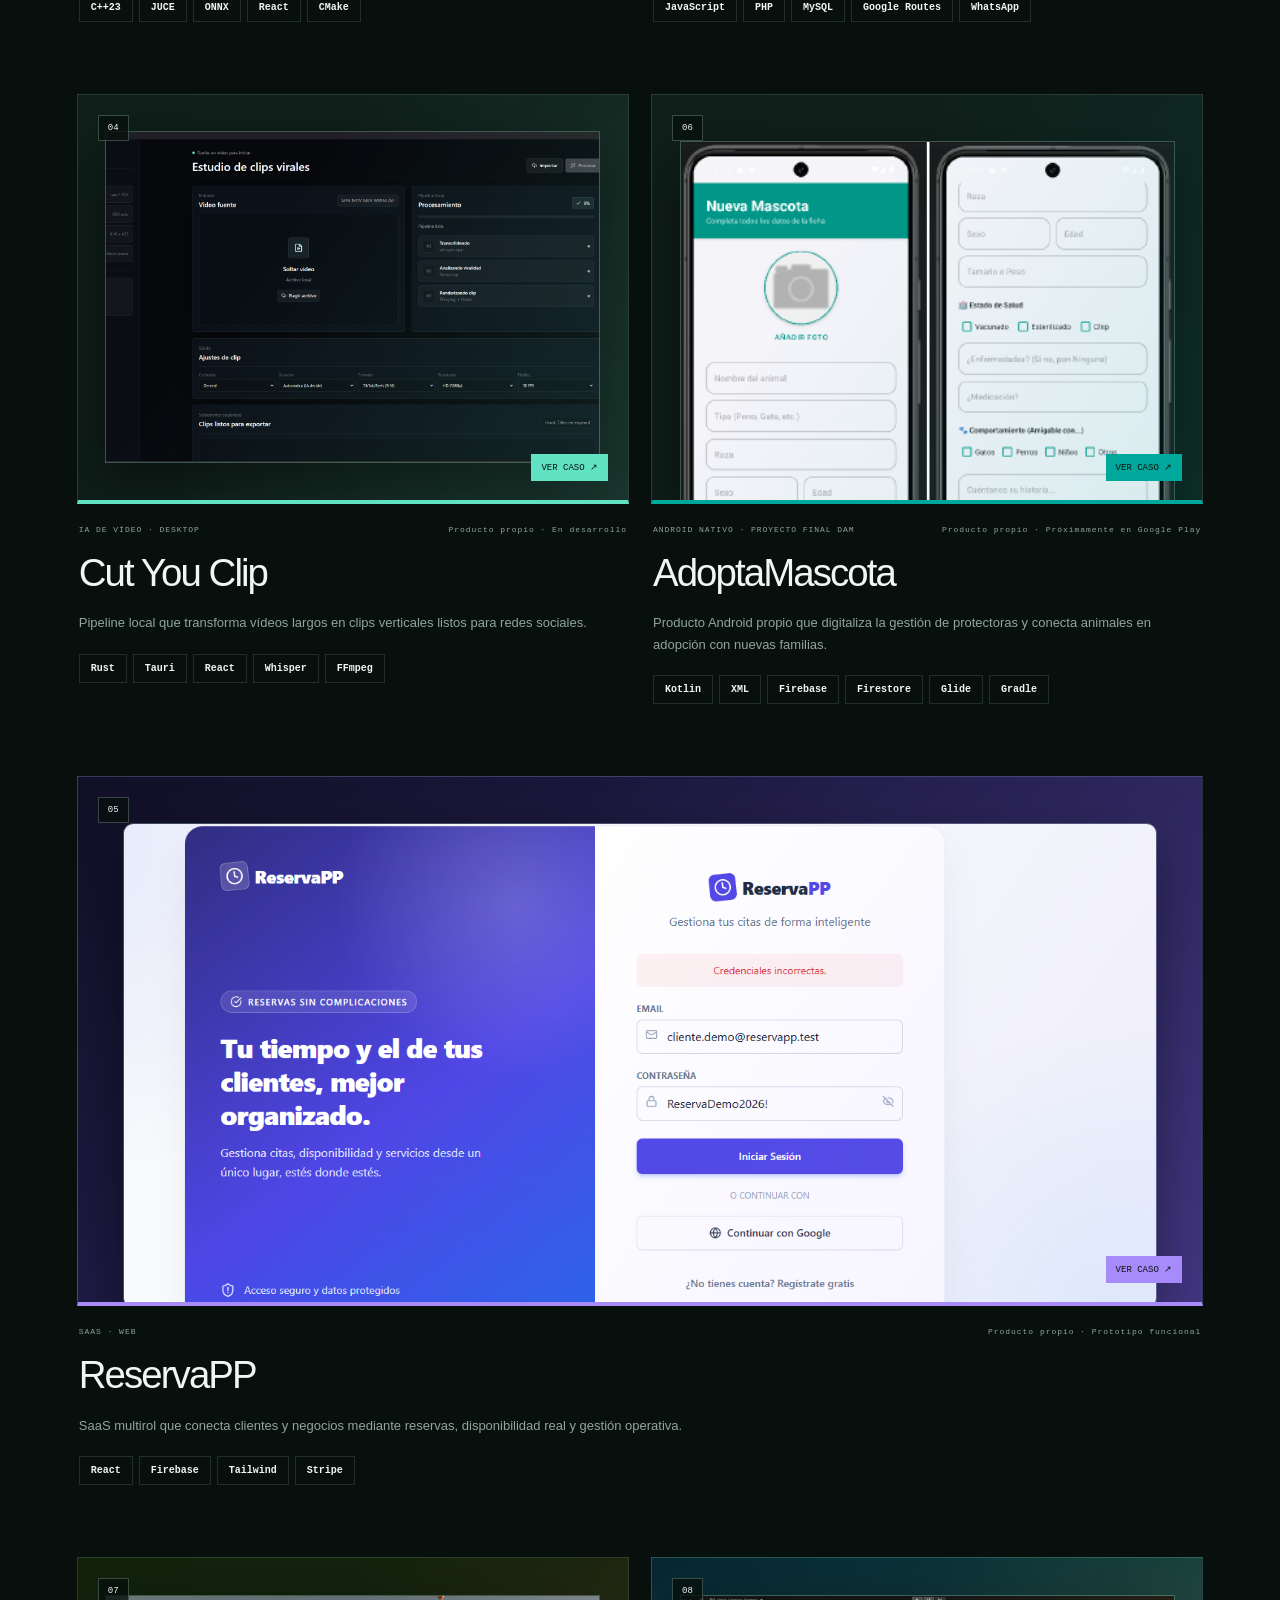
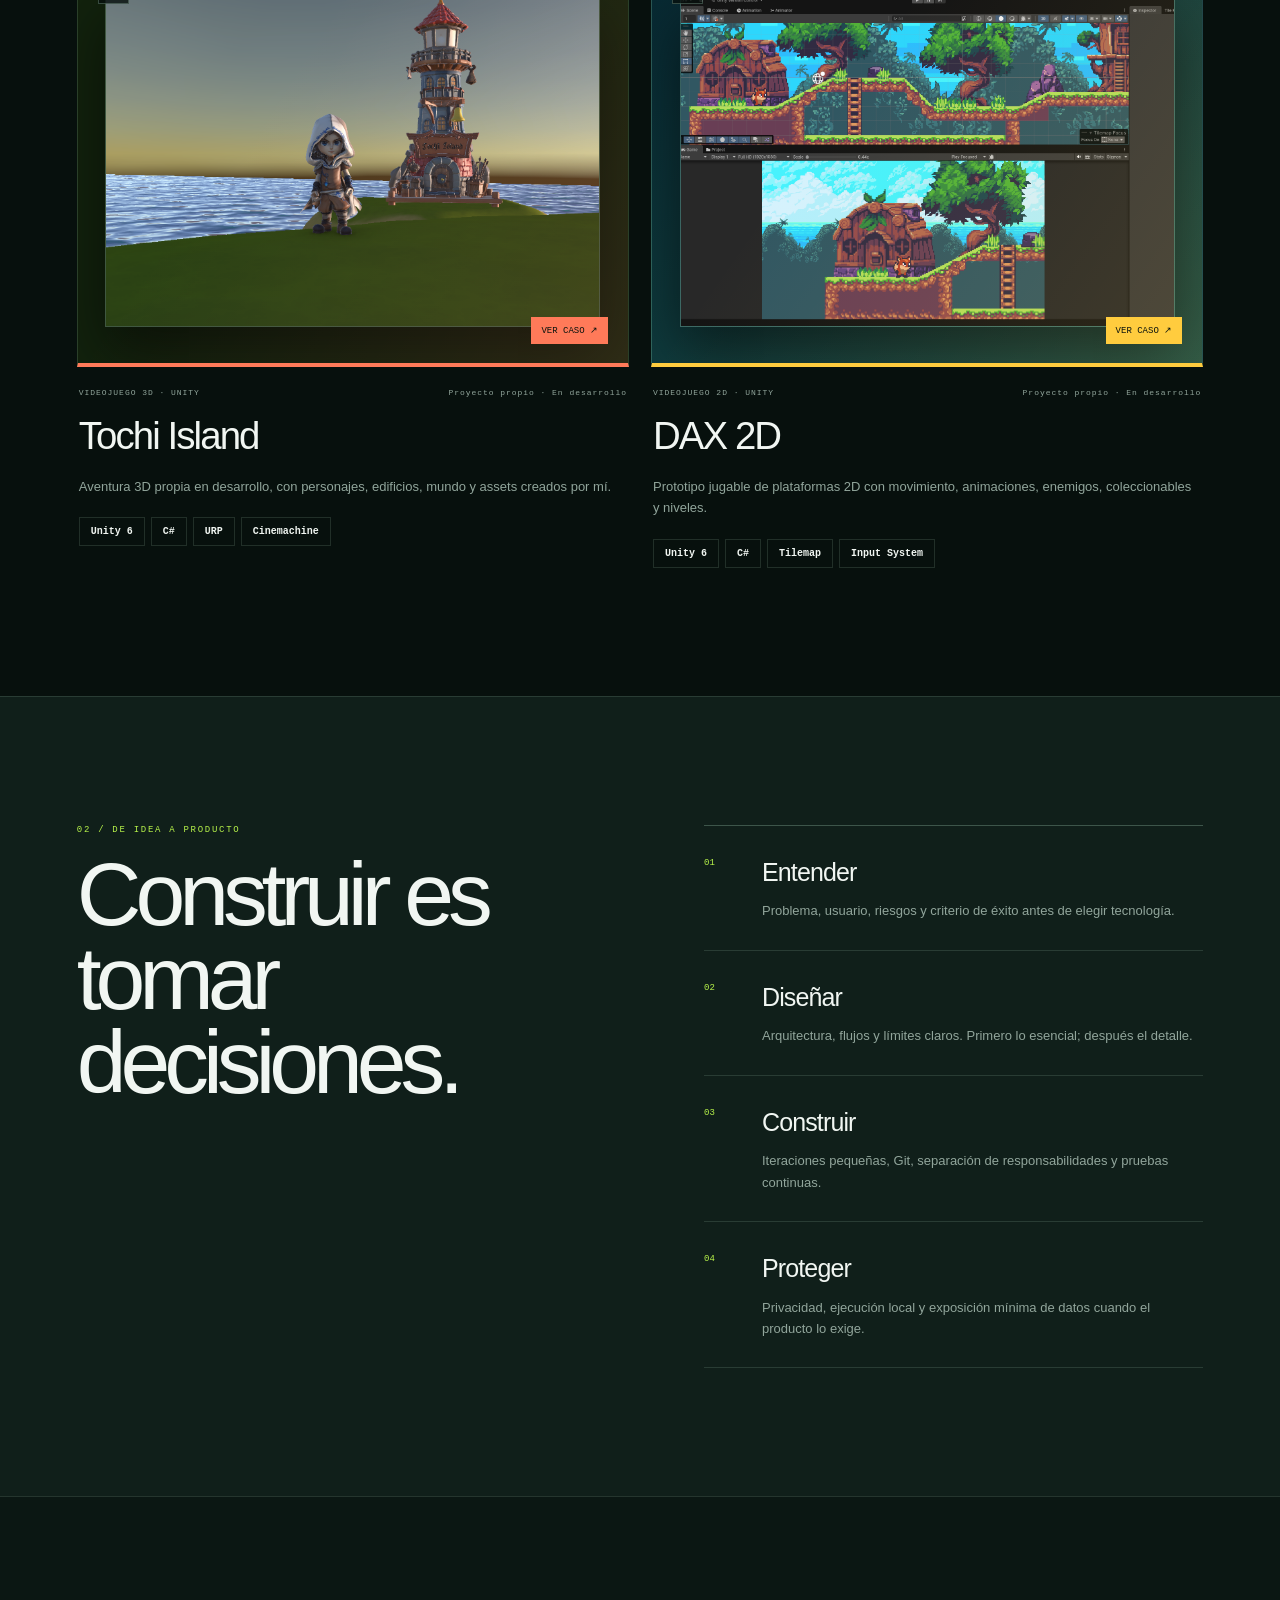
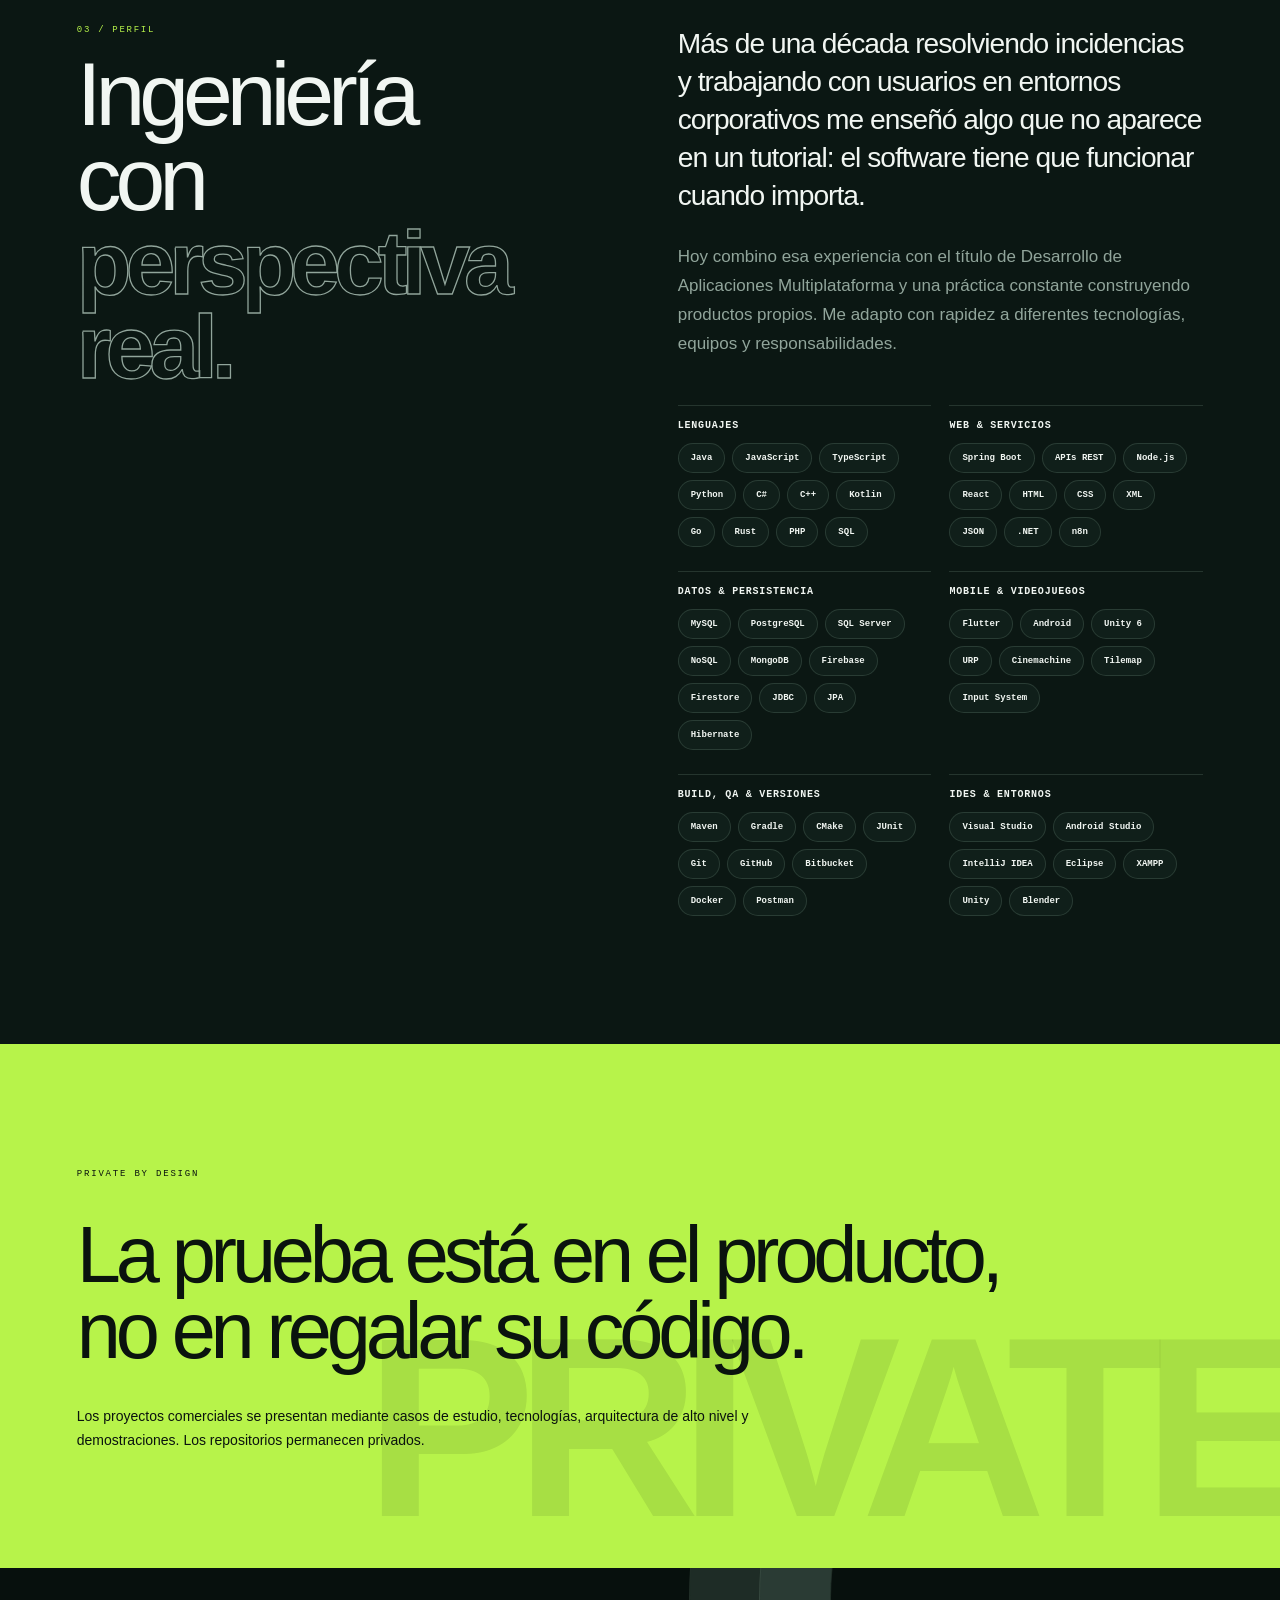
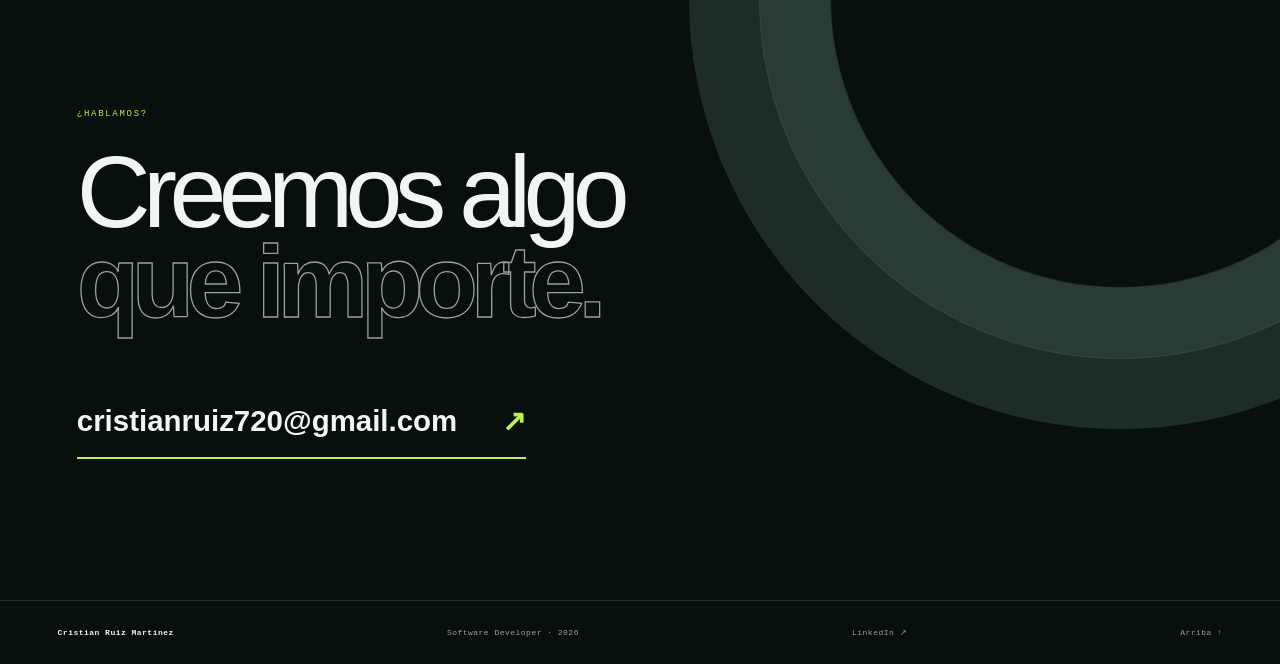
==== commit 25942b0e: "Completar competencias técnicas" ====
--- a/portafolio/index.html
+++ b/portafolio/index.html
@@ -6,8 +6,8 @@
     <meta name="description" content="Portafolio profesional de Cristian Ruiz Martínez: full-stack, Android, IA local, aplicaciones desktop, plataformas web y videojuegos." />
     <meta name="theme-color" content="#101411" />
     <title>Cristian Ruiz Martínez · Portafolio</title>
-    <script type="module" crossorigin src="/portafolio/assets/index-CUPi5j9b.js"></script>
-    <link rel="stylesheet" crossorigin href="/portafolio/assets/index-DCBCK02L.css">
+    <script type="module" crossorigin src="/portafolio/assets/index-LAGWMGdP.js"></script>
+    <link rel="stylesheet" crossorigin href="/portafolio/assets/index-7gQQmTCt.css">
   </head>
   <body>
     <div id="root"></div>
--- a/portafolio/assets/index-7gQQmTCt.css
+++ b/portafolio/assets/index-7gQQmTCt.css
@@ -0,0 +1,2 @@
+/*! tailwindcss v4.2.1 | MIT License | https://tailwindcss.com */
+@layer properties{@supports (((-webkit-hyphens:none)) and (not (margin-trim:inline))) or ((-moz-orient:inline) and (not (color:rgb(from red r g b)))){*,:before,:after,::backdrop{--tw-blur:initial;--tw-brightness:initial;--tw-contrast:initial;--tw-grayscale:initial;--tw-hue-rotate:initial;--tw-invert:initial;--tw-opacity:initial;--tw-saturate:initial;--tw-sepia:initial;--tw-drop-shadow:initial;--tw-drop-shadow-color:initial;--tw-drop-shadow-alpha:100%;--tw-drop-shadow-size:initial}}}@layer theme{:root,:host{--font-sans:ui-sans-serif, system-ui, sans-serif, "Apple Color Emoji", "Segoe UI Emoji", "Segoe UI Symbol", "Noto Color Emoji";--font-mono:ui-monospace, SFMono-Regular, Menlo, Monaco, Consolas, "Liberation Mono", "Courier New", monospace;--spacing:.25rem;--default-font-family:var(--font-sans);--default-mono-font-family:var(--font-mono)}}@layer base{*,:after,:before,::backdrop{box-sizing:border-box;border:0 solid;margin:0;padding:0}::file-selector-button{box-sizing:border-box;border:0 solid;margin:0;padding:0}html,:host{-webkit-text-size-adjust:100%;tab-size:4;line-height:1.5;font-family:var(--default-font-family,ui-sans-serif, system-ui, sans-serif, "Apple Color Emoji", "Segoe UI Emoji", "Segoe UI Symbol", "Noto Color Emoji");font-feature-settings:var(--default-font-feature-settings,normal);font-variation-settings:var(--default-font-variation-settings,normal);-webkit-tap-highlight-color:transparent}hr{height:0;color:inherit;border-top-width:1px}abbr:where([title]){-webkit-text-decoration:underline dotted;text-decoration:underline dotted}h1,h2,h3,h4,h5,h6{font-size:inherit;font-weight:inherit}a{color:inherit;-webkit-text-decoration:inherit;-webkit-text-decoration:inherit;-webkit-text-decoration:inherit;-webkit-text-decoration:inherit;text-decoration:inherit}b,strong{font-weight:bolder}code,kbd,samp,pre{font-family:var(--default-mono-font-family,ui-monospace, SFMono-Regular, Menlo, Monaco, Consolas, "Liberation Mono", "Courier New", monospace);font-feature-settings:var(--default-mono-font-feature-settings,normal);font-variation-settings:var(--default-mono-font-variation-settings,normal);font-size:1em}small{font-size:80%}sub,sup{vertical-align:baseline;font-size:75%;line-height:0;position:relative}sub{bottom:-.25em}sup{top:-.5em}table{text-indent:0;border-color:inherit;border-collapse:collapse}:-moz-focusring{outline:auto}progress{vertical-align:baseline}summary{display:list-item}ol,ul,menu{list-style:none}img,svg,video,canvas,audio,iframe,embed,object{vertical-align:middle;display:block}img,video{max-width:100%;height:auto}button,input,select,optgroup,textarea{font:inherit;font-feature-settings:inherit;font-variation-settings:inherit;letter-spacing:inherit;color:inherit;opacity:1;background-color:#0000;border-radius:0}::file-selector-button{font:inherit;font-feature-settings:inherit;font-variation-settings:inherit;letter-spacing:inherit;color:inherit;opacity:1;background-color:#0000;border-radius:0}:where(select:is([multiple],[size])) optgroup{font-weight:bolder}:where(select:is([multiple],[size])) optgroup option{padding-inline-start:20px}::file-selector-button{margin-inline-end:4px}::placeholder{opacity:1}@supports (not ((-webkit-appearance:-apple-pay-button))) or (contain-intrinsic-size:1px){::placeholder{color:currentColor}@supports (color:color-mix(in lab, red, red)){::placeholder{color:color-mix(in oklab, currentcolor 50%, transparent)}}}textarea{resize:vertical}::-webkit-search-decoration{-webkit-appearance:none}::-webkit-date-and-time-value{min-height:1lh;text-align:inherit}::-webkit-datetime-edit{display:inline-flex}::-webkit-datetime-edit-fields-wrapper{padding:0}::-webkit-datetime-edit{padding-block:0}::-webkit-datetime-edit-year-field{padding-block:0}::-webkit-datetime-edit-month-field{padding-block:0}::-webkit-datetime-edit-day-field{padding-block:0}::-webkit-datetime-edit-hour-field{padding-block:0}::-webkit-datetime-edit-minute-field{padding-block:0}::-webkit-datetime-edit-second-field{padding-block:0}::-webkit-datetime-edit-millisecond-field{padding-block:0}::-webkit-datetime-edit-meridiem-field{padding-block:0}::-webkit-calendar-picker-indicator{line-height:1}:-moz-ui-invalid{box-shadow:none}button,input:where([type=button],[type=reset],[type=submit]){appearance:button}::file-selector-button{appearance:button}::-webkit-inner-spin-button{height:auto}::-webkit-outer-spin-button{height:auto}[hidden]:where(:not([hidden=until-found])){display:none!important}}@layer components;@layer utilities{.visible{visibility:visible}.relative{position:relative}.start{inset-inline-start:var(--spacing)}.table{display:table}.filter{filter:var(--tw-blur,) var(--tw-brightness,) var(--tw-contrast,) var(--tw-grayscale,) var(--tw-hue-rotate,) var(--tw-invert,) var(--tw-saturate,) var(--tw-sepia,) var(--tw-drop-shadow,)}}:root{--bg:#07100d;--bg-soft:#0b1713;--surface:#101f1a;--surface-2:#142720;--ink:#f1f6f2;--muted:#91a59b;--line:#cdffe021;--line-strong:#cdffe03d;--acid:#b7f34a;--acid-strong:#91d826;--acid-ink:#0a130e;--blue:#62d8ff;--warm:#ffc978;--nav:#07100dd1;--shadow:0 32px 90px #00000061}*{box-sizing:border-box}html{scroll-behavior:smooth;background:var(--bg)}body{color:var(--ink);background:var(--bg);font-family:var(--font-sans), sans-serif;margin:0;overflow-x:hidden}::selection{color:var(--acid-ink);background:var(--acid)}button,a{color:inherit;font:inherit}a{text-decoration:none}button{cursor:pointer}:focus-visible{outline:2px solid var(--acid);outline-offset:4px}.label{color:var(--acid);font:500 9px var(--font-mono);letter-spacing:.19em;margin:0}nav{z-index:30;border-bottom:1px solid var(--line);background:var(--nav);-webkit-backdrop-filter:blur(20px)saturate(150%);backdrop-filter:blur(20px)saturate(150%);grid-template-columns:1fr auto 1fr;align-items:center;height:78px;padding:0 clamp(22px,4.5vw,78px);display:grid;position:sticky;top:0}.logo{letter-spacing:-.04em;align-items:center;width:max-content;font-weight:900;display:inline-flex}.logo b{font-size:21px}.logo span{color:var(--acid);margin:0 5px;font-size:22px}.logo small{color:var(--muted);letter-spacing:.17em;font-size:9px}.navLinks{align-items:center;gap:36px;display:flex}.navLinks a{color:var(--muted);padding:30px 0 27px;font-size:11px;font-weight:750;position:relative}.navLinks a:after{content:"";background:var(--acid);height:2px;transition:right .22s;position:absolute;bottom:-1px;left:0;right:100%}.navLinks a:hover{color:var(--ink)}.navLinks a:hover:after{right:0}.navActions{justify-self:end;align-items:center;gap:9px;display:flex}.available,.cvAccess{border:1px solid var(--line-strong);min-height:42px;font:500 9px var(--font-mono);align-items:center;display:inline-flex}.available{color:var(--muted);background:var(--surface);padding:0 14px}@supports (color:color-mix(in lab, red, red)){.available{background:color-mix(in srgb, var(--surface) 66%, transparent)}}.available i{background:var(--acid);width:7px;height:7px;box-shadow:0 0 0 5px var(--acid), 0 0 14px var(--acid);border-radius:50%;margin-right:9px}@supports (color:color-mix(in lab, red, red)){.available i{box-shadow:0 0 0 5px color-mix(in srgb, var(--acid) 12%, transparent), 0 0 14px var(--acid)}}.cvAccess{color:var(--acid-ink);background:var(--acid);border-color:var(--acid);gap:17px;padding:0 15px;font-weight:700;transition:transform .2s}.cvAccess:hover{transform:translateY(-2px)}header{isolation:isolate;grid-template-rows:auto 1fr auto;grid-template-columns:minmax(0,1.15fr) minmax(380px,.72fr);column-gap:clamp(55px,8vw,145px);min-height:calc(100svh - 78px);padding:clamp(65px,8vh,105px) clamp(22px,4.5vw,78px) 75px;display:grid;position:relative;overflow:hidden}header:before{content:"";z-index:-2;opacity:.35;background-image:linear-gradient(var(--line) 1px, transparent 1px), linear-gradient(90deg, var(--line) 1px, transparent 1px);background-size:74px 74px;position:absolute;inset:0;-webkit-mask-image:linear-gradient(90deg,#000,#0000 72%);mask-image:linear-gradient(90deg,#000,#0000 72%)}header:after{content:"";z-index:-3;background:radial-gradient(circle, var(--blue), transparent 67%);border-radius:50%;width:760px;height:760px;position:absolute;top:-320px;right:-260px}@supports (color:color-mix(in lab, red, red)){header:after{background:radial-gradient(circle, color-mix(in srgb, var(--blue) 20%, transparent), transparent 67%)}}.heroMeta{color:var(--muted);font:500 8px var(--font-mono);letter-spacing:.17em;grid-column:1/-1;justify-content:space-between;display:flex}header h1{letter-spacing:-.078em;align-self:end;max-width:1020px;margin:50px 0 42px;font-size:clamp(67px,8.1vw,128px);line-height:.85}header h1 em,.manifesto em,.contact em,.profileLead em{color:#0000;font-family:var(--font-sans), sans-serif;-webkit-text-stroke:1.3px var(--muted);font-style:normal;font-weight:800}.heroRow{grid-column:1;align-items:flex-end;gap:clamp(35px,5vw,80px);display:flex}.heroRow p{max-width:570px;color:var(--muted);margin:0;font-size:15px;line-height:1.75}.heroRow a{border-bottom:1px solid var(--acid);min-width:155px;color:var(--ink);font:500 9px var(--font-mono);justify-content:space-between;padding:12px 0;display:flex}.heroRow b{color:var(--acid)}.terminal{border:1px solid var(--line-strong);background:linear-gradient(145deg, var(--surface), var(--bg));width:100%;max-width:500px;box-shadow:var(--shadow);font:400 11px/2 var(--font-mono);grid-area:2/2/4;place-self:center end;position:relative}.terminal:before{content:"";z-index:-1;border:1px solid var(--acid);position:absolute;inset:-10px 10px 10px -10px}@supports (color:color-mix(in lab, red, red)){.terminal:before{border:1px solid color-mix(in srgb, var(--acid) 28%, transparent)}}.terminal:after{content:"";background:var(--acid);width:58px;height:3px;box-shadow:0 0 22px var(--acid);position:absolute;top:-2px;right:34px}.terminalBar{border-bottom:1px solid var(--line);align-items:center;gap:7px;height:46px;padding:0 16px;display:flex}.terminalBar i{background:var(--muted);opacity:.42;border-radius:50%;width:6px;height:6px}.terminalBar i:first-child{background:var(--acid);opacity:1}.terminalBar span{color:var(--muted);letter-spacing:.1em;margin-left:8px;font-size:9px}.terminal code{color:var(--ink);padding:28px;display:grid}.terminal code span{white-space:nowrap}.terminal code span b{width:30px;color:var(--muted);display:inline-block}@supports (color:color-mix(in lab, red, red)){.terminal code span b{color:color-mix(in srgb, var(--muted) 48%, transparent)}}.terminal code span b{font-weight:400}.terminal em{color:var(--warm);font-style:normal}.terminal strong{color:var(--blue);font-weight:400}.terminal mark{color:var(--acid-ink);background:var(--acid);padding:2px 5px}.manifesto{border-top:1px solid var(--line);background:var(--bg-soft);grid-template-columns:.7fr 2.3fr;gap:5vw;padding:clamp(85px,9vw,145px) clamp(22px,6vw,110px);display:grid}.manifesto>p:last-child{letter-spacing:-.055em;max-width:1120px;margin:0;font-size:clamp(34px,4.8vw,72px);line-height:1.08}.projects,.method,.profile{border-top:1px solid var(--line);padding:clamp(90px,10vw,155px) clamp(22px,6vw,110px)}.projects{background:var(--bg)}.sectionHead{justify-content:space-between;align-items:flex-end;gap:60px;display:flex}.sectionHead h2,.method h2,.profile h2{letter-spacing:-.068em;margin:17px 0 0;font-size:clamp(52px,7vw,102px);line-height:.94}.sectionHead>p{max-width:420px;color:var(--muted);margin:0 0 7px;font-size:13px;line-height:1.7}.filters{flex-wrap:wrap;gap:8px;margin:55px 0 34px;display:flex}.filters button{border:1px solid var(--line);min-height:38px;color:var(--muted);background:var(--surface);border-radius:99px;padding:0 14px}@supports (color:color-mix(in lab, red, red)){.filters button{background:color-mix(in srgb, var(--surface) 48%, transparent)}}.filters button{font:500 9px var(--font-mono);transition:all .2s}.filters button:hover{color:var(--ink);border-color:var(--line-strong)}.filters .active{color:var(--acid-ink);border-color:var(--acid);background:var(--acid)}.projectGrid{grid-template-columns:repeat(2,minmax(0,1fr));grid-auto-flow:dense;gap:72px 22px;display:grid}.projectGrid article.wide{grid-column:1/-1}.projectButton{width:100%;color:var(--ink);text-align:left;background:0 0;border:0;padding:0}.projectVisual{border:1px solid var(--line);border-bottom:4px solid var(--accent);background:var(--surface);place-items:center;height:410px;transition:transform .3s,border-color .3s;display:grid;position:relative;overflow:hidden}.wide .projectVisual{height:530px}.projectButton:hover .projectVisual{border-color:var(--accent);transform:translateY(-7px)}@supports (color:color-mix(in lab, red, red)){.projectButton:hover .projectVisual{border-color:color-mix(in srgb, var(--accent) 58%, var(--line))}}.projectVisual:after{content:"";z-index:1;pointer-events:none;background:linear-gradient(125deg, transparent 34%, var(--accent));position:absolute;inset:0}@supports (color:color-mix(in lab, red, red)){.projectVisual:after{background:linear-gradient(125deg, transparent 34%, color-mix(in srgb, var(--accent) 12%, transparent))}}.projectVisual img{z-index:1;object-fit:cover;object-position:top;border:1px solid var(--line-strong);width:90%;height:82%;position:relative;box-shadow:0 25px 55px #00000085}.wide .projectVisual img{width:88%;height:82%}.projectIndex,.caseCta{z-index:3;color:var(--ink);font:500 9px var(--font-mono);position:absolute}.projectIndex{border:1px solid var(--line-strong);background:var(--bg);padding:7px 9px;top:20px;left:20px}@supports (color:color-mix(in lab, red, red)){.projectIndex{background:color-mix(in srgb, var(--bg) 80%, transparent)}}.caseCta{color:var(--acid-ink);background:var(--accent);padding:8px 10px;bottom:19px;right:20px}.mockVisual{background:radial-gradient(circle at 70% 30%, var(--accent), var(--surface) 58%, var(--bg))}@supports (color:color-mix(in lab, red, red)){.mockVisual{background:radial-gradient(circle at 70% 30%, color-mix(in srgb, var(--accent) 52%, #5650db), var(--surface) 58%, var(--bg))}}.reservationMock{z-index:1;border:1px solid var(--line-strong);color:#181b17;background:#f4f7f3;width:68%;height:68%;padding:28px;position:relative;transform:rotate(-2deg);box-shadow:0 25px 45px #0008}.reservationMock>span{color:#5046d8;font-size:25px;font-weight:800}.reservationMock>div{grid-template-columns:repeat(3,1fr);gap:11px;margin:34px 0;display:grid}.reservationMock i{background:#e3e5ee;border-radius:4px;height:82px}.reservationMock b{color:#fff;text-align:center;background:#554bdc;border-radius:4px;padding:11px;display:block}.projectText{padding:21px 2px 0}.projectText>div{justify-content:space-between;gap:20px;display:flex}.projectText>div p,.projectText small{color:var(--muted);font:500 8px var(--font-mono);letter-spacing:.12em;margin:0}.projectText h3{letter-spacing:-.05em;margin:10px 0 11px;font-size:clamp(29px,3vw,43px)}.projectText>p{max-width:650px;color:var(--muted);margin:0 0 20px;font-size:13px;line-height:1.65}.projectText ul{flex-wrap:wrap;gap:6px;margin:0;padding:0;list-style:none;display:flex}.projectText li{border:1px solid var(--line);color:var(--ink);font:600 10px var(--font-mono);padding:8px 11px}.projectButton[data-project=thechamosfoods] .projectVisual{background:#07182d}.projectButton[data-project=vektrazero] .projectVisual{background:#06131e}.projectButton[data-project=retamaster] .projectVisual{background:#17150e}.projectButton[data-project=reservapp] .projectVisual{background:linear-gradient(145deg,#111026,#342a72)}.projectButton[data-project=reservapp] .projectVisual img{object-fit:cover;object-position:center;border-radius:10px;width:92%;height:84%}.projectButton[data-project=tochi-island] .projectVisual{background:#12220d}.projectButton[data-project=dax-2d] .projectVisual{background:linear-gradient(145deg,#072832,#174c47)}.method{background:var(--surface);grid-template-columns:1fr 1fr;gap:clamp(70px,10vw,170px);display:grid}.method ol{border-top:1px solid var(--line-strong);margin:0;padding:0;list-style:none}.method li{border-bottom:1px solid var(--line);grid-template-columns:58px 1fr;padding:28px 0;display:grid}.method li>span{color:var(--acid);font:500 9px var(--font-mono);padding-top:4px}.method h3{letter-spacing:-.035em;margin:0;font-size:25px}.method li p{max-width:550px;color:var(--muted);margin:9px 0 0;font-size:13px;line-height:1.65}.profile{background:var(--bg-soft);grid-template-columns:.9fr 1fr;gap:clamp(70px,10vw,170px);display:grid}.profileCopy>p{color:var(--muted);margin:0 0 28px;font-size:17px;line-height:1.7}.profileCopy>p:first-child{color:var(--ink);letter-spacing:-.035em;font-size:clamp(23px,2.2vw,36px);line-height:1.35}.stackGroups{grid-template-columns:1fr 1fr;gap:24px 18px;margin-top:46px;display:grid}.stackGroup{border-top:1px solid var(--line);padding-top:14px}.stackGroup h3{color:var(--ink);font:600 10px var(--font-mono);letter-spacing:.08em;text-transform:uppercase;margin:0 0 12px}.stack{flex-wrap:wrap;gap:7px;display:flex}.stack span{border:1px solid var(--line);color:var(--ink);background:var(--surface);font:600 9px var(--font-mono);border-radius:99px;padding:9px 12px}.privacy{color:var(--acid-ink);background:var(--acid);margin:0;padding:clamp(80px,9vw,140px) clamp(22px,6vw,110px);position:relative;overflow:hidden}.privacy:after{content:"PRIVATE";color:var(--acid-ink);position:absolute;bottom:-4vw;right:-1vw}@supports (color:color-mix(in lab, red, red)){.privacy:after{color:color-mix(in srgb, var(--acid-ink) 9%, transparent)}}.privacy:after{letter-spacing:-.08em;font-size:clamp(120px,20vw,340px);font-weight:900}.privacy>*{z-index:1;position:relative}.privacy>span{font:500 9px var(--font-mono);letter-spacing:.2em}.privacy h2{letter-spacing:-.065em;max-width:1100px;margin:34px 0;font-size:clamp(43px,6.2vw,94px);line-height:.96}.privacy p{max-width:680px;margin:0;font-size:14px;line-height:1.75}.contact{background:var(--bg);padding:clamp(95px,11vw,175px) clamp(22px,6vw,110px);position:relative;overflow:hidden}.contact:before{content:"";border:1px solid var(--line);width:580px;height:580px;box-shadow:0 0 0 70px var(--surface), 0 0 0 71px var(--line), 0 0 0 140px var(--surface), 0 0 0 141px var(--line);border-radius:50%;position:absolute;top:-260px;right:-130px}@supports (color:color-mix(in lab, red, red)){.contact:before{box-shadow:0 0 0 70px color-mix(in srgb, var(--surface) 28%, transparent), 0 0 0 71px var(--line), 0 0 0 140px color-mix(in srgb, var(--surface) 16%, transparent), 0 0 0 141px var(--line)}}.contact>*{z-index:1;position:relative}.contact h2{letter-spacing:-.075em;margin:28px 0 58px;font-size:clamp(59px,8vw,125px);line-height:.88}.contact a{border-bottom:2px solid var(--acid);align-items:center;gap:45px;padding:14px 0;font-size:clamp(16px,2.3vw,30px);font-weight:750;display:inline-flex}.contact a span{color:var(--acid)}footer{border-top:1px solid var(--line);color:var(--muted);background:var(--bg);font:500 8px var(--font-mono);letter-spacing:.06em;justify-content:space-between;gap:25px;padding:27px clamp(22px,4.5vw,78px);display:flex}footer b{color:var(--ink)}.modalBackdrop{z-index:60;-webkit-backdrop-filter:blur(12px);backdrop-filter:blur(12px);background:#020705e6;place-items:center;padding:28px;display:grid;position:fixed;inset:0}.caseModal{border:1px solid var(--line-strong);border-top:5px solid var(--accent);width:min(1180px,100%);max-height:92vh;color:var(--ink);background:var(--bg-soft);padding:clamp(34px,4vw,64px);position:relative;overflow:auto;box-shadow:0 35px 100px #000}.close{border:1px solid var(--line);width:43px;height:43px;color:var(--ink);background:var(--surface);border-radius:50%;place-items:center;font-size:27px;line-height:1;display:grid;position:absolute;top:16px;right:20px}.close:hover{color:var(--acid-ink);background:var(--accent)}.caseModal>h2{letter-spacing:-.065em;margin:16px 65px 24px 0;font-size:clamp(50px,7vw,92px);line-height:.9}.caseIntro{max-width:820px;color:var(--muted);margin:0;font-size:clamp(17px,2vw,22px);line-height:1.65}.caseColumns{border-top:1px solid var(--line);grid-template-columns:1.5fr 1fr;gap:65px;margin-top:48px;padding-top:35px;display:grid}.caseColumns h3{color:var(--acid);font:500 10px var(--font-mono);letter-spacing:.12em;text-transform:uppercase}.caseColumns ul{color:var(--muted);padding-left:19px;font-size:13px;line-height:2}.caseTech{flex-wrap:wrap;gap:7px;display:flex}.caseTech span{border:1px solid var(--line);color:var(--ink);font:600 10px var(--font-mono);padding:9px 12px}.caseLink{border-bottom:1px solid var(--accent);font:500 10px var(--font-mono);margin-top:25px;padding-bottom:6px;display:inline-block}.privateTag{color:var(--acid);font:500 8px var(--font-mono);margin-top:19px}.caseGallery{grid-template-columns:1fr 1fr;gap:13px;margin-top:42px;display:grid}.caseGallery figure{border:1px solid var(--line);background:var(--surface);margin:0;overflow:hidden}.caseGallery figure.featured{grid-column:1/-1}.caseGallery figure>button{background:#030806;border:0;width:100%;padding:0;display:block;position:relative;overflow:hidden}.caseGallery img{aspect-ratio:16/8.5;object-fit:cover;object-position:top;width:100%;transition:transform .35s,opacity .35s;display:block}.caseGallery figure>button span{color:var(--acid-ink);background:var(--accent);font:500 8px var(--font-mono);opacity:0;padding:8px 10px;transition:all .25s;position:absolute;bottom:13px;right:13px;transform:translateY(8px)}.caseGallery figure>button:hover img{opacity:.78;transform:scale(1.025)}.caseGallery figure>button:hover span{opacity:1;transform:translateY(0)}.caseGallery figcaption{min-height:43px;color:var(--muted);font:500 8px/1.5 var(--font-mono);letter-spacing:.05em;text-transform:uppercase;padding:12px 14px}.imageLightbox{z-index:100;-webkit-backdrop-filter:blur(14px);backdrop-filter:blur(14px);background:#010403f5;place-items:center;padding:clamp(12px,3vw,44px);display:grid;position:fixed;inset:0}.lightboxInner{grid-template-rows:auto minmax(0,1fr) auto;width:min(1500px,100%);max-height:100%;display:grid}.lightboxTop{justify-content:space-between;align-items:flex-start;gap:25px;padding:0 0 14px;display:flex}.lightboxTop span{color:var(--acid);font:500 9px var(--font-mono);letter-spacing:.15em}.lightboxTop p{color:var(--muted);margin:6px 0 0;font-size:12px}.lightboxTop button{border:1px solid var(--line-strong);width:42px;height:42px;color:var(--ink);background:var(--surface);border-radius:50%;flex:none;place-items:center;font-size:27px;display:grid}.lightboxInner>img{object-fit:contain;border:1px solid var(--line);width:100%;height:100%;max-height:calc(100vh - 155px);box-shadow:var(--shadow);background:#020504;display:block}.lightboxControls{grid-template-columns:1fr auto 1fr;align-items:center;gap:18px;padding-top:14px;display:grid}.lightboxControls button{border:1px solid var(--line);width:max-content;color:var(--ink);background:var(--surface);font:500 9px var(--font-mono);padding:10px 13px}.lightboxControls button:last-child{justify-self:end}.lightboxControls span{color:var(--muted);font:500 9px var(--font-mono)}@media (width<=1120px){nav{grid-template-columns:1fr auto}.navLinks{display:none}header{grid-template-columns:1fr minmax(350px,.7fr);column-gap:55px}.available{display:none}}@media (width<=900px){header{grid-template-rows:auto;grid-template-columns:1fr;row-gap:30px;min-height:auto}.heroMeta,header h1,.heroRow,.terminal{grid-area:auto/1}header h1{margin:42px 0 18px}.terminal{justify-self:start;max-width:650px;margin-top:25px}.manifesto,.method,.profile{grid-template-columns:1fr}.sectionHead{display:block}.sectionHead>p{margin-top:28px}.projectGrid{grid-template-columns:1fr}.projectGrid article.wide{grid-column:auto}.wide .projectVisual{height:430px}.caseColumns{grid-template-columns:1fr;gap:26px}footer{flex-wrap:wrap}}@media (width<=600px){nav{height:68px;padding-inline:18px}.logo small{display:none}.cvAccess{min-height:39px;padding:0 11px;font-size:8px}header{padding:55px 18px 62px}.heroMeta span:last-child{display:none}header h1{font-size:clamp(57px,17vw,82px)}.heroRow{display:block}.heroRow a{margin-top:28px}.terminal{font-size:8.5px}.terminal:before{inset:-7px 7px 7px -7px}.terminal code{padding:20px 17px;overflow-x:auto}.stackGroups{grid-template-columns:1fr}.manifesto,.projects,.method,.profile,.privacy,.contact{padding-left:18px;padding-right:18px}.filters{flex-wrap:nowrap;padding-bottom:8px;overflow-x:auto}.filters button{flex:none}.projectVisual,.wide .projectVisual{height:300px}.projectVisual img,.wide .projectVisual img{width:92%;height:78%}.reservationMock{width:80%;padding:17px}.reservationMock>div{margin:20px 0}.reservationMock i{height:52px}.privacy:after{opacity:.45}.contact:before{opacity:.42}footer{flex-direction:column;padding:25px 18px}.modalBackdrop{padding:0}.caseModal{border-bottom:0;border-left:0;border-right:0;min-height:100svh;max-height:100svh;padding:50px 18px 35px}.caseModal>h2{margin-right:50px}.caseGallery{grid-template-columns:1fr}.caseGallery figure.featured{grid-column:auto}.caseGallery figure>button span{opacity:1;transform:none}.imageLightbox{padding:10px}.lightboxTop p{font-size:10px}.lightboxControls button{font-size:8px}}@media (prefers-reduced-motion:reduce){html{scroll-behavior:auto}*,:before,:after{transition-duration:.01ms!important;animation-duration:.01ms!important;animation-iteration-count:1!important}}@property --tw-blur{syntax:"*";inherits:false}@property --tw-brightness{syntax:"*";inherits:false}@property --tw-contrast{syntax:"*";inherits:false}@property --tw-grayscale{syntax:"*";inherits:false}@property --tw-hue-rotate{syntax:"*";inherits:false}@property --tw-invert{syntax:"*";inherits:false}@property --tw-opacity{syntax:"*";inherits:false}@property --tw-saturate{syntax:"*";inherits:false}@property --tw-sepia{syntax:"*";inherits:false}@property --tw-drop-shadow{syntax:"*";inherits:false}@property --tw-drop-shadow-color{syntax:"*";inherits:false}@property --tw-drop-shadow-alpha{syntax:"<percentage>";inherits:false;initial-value:100%}@property --tw-drop-shadow-size{syntax:"*";inherits:false}
